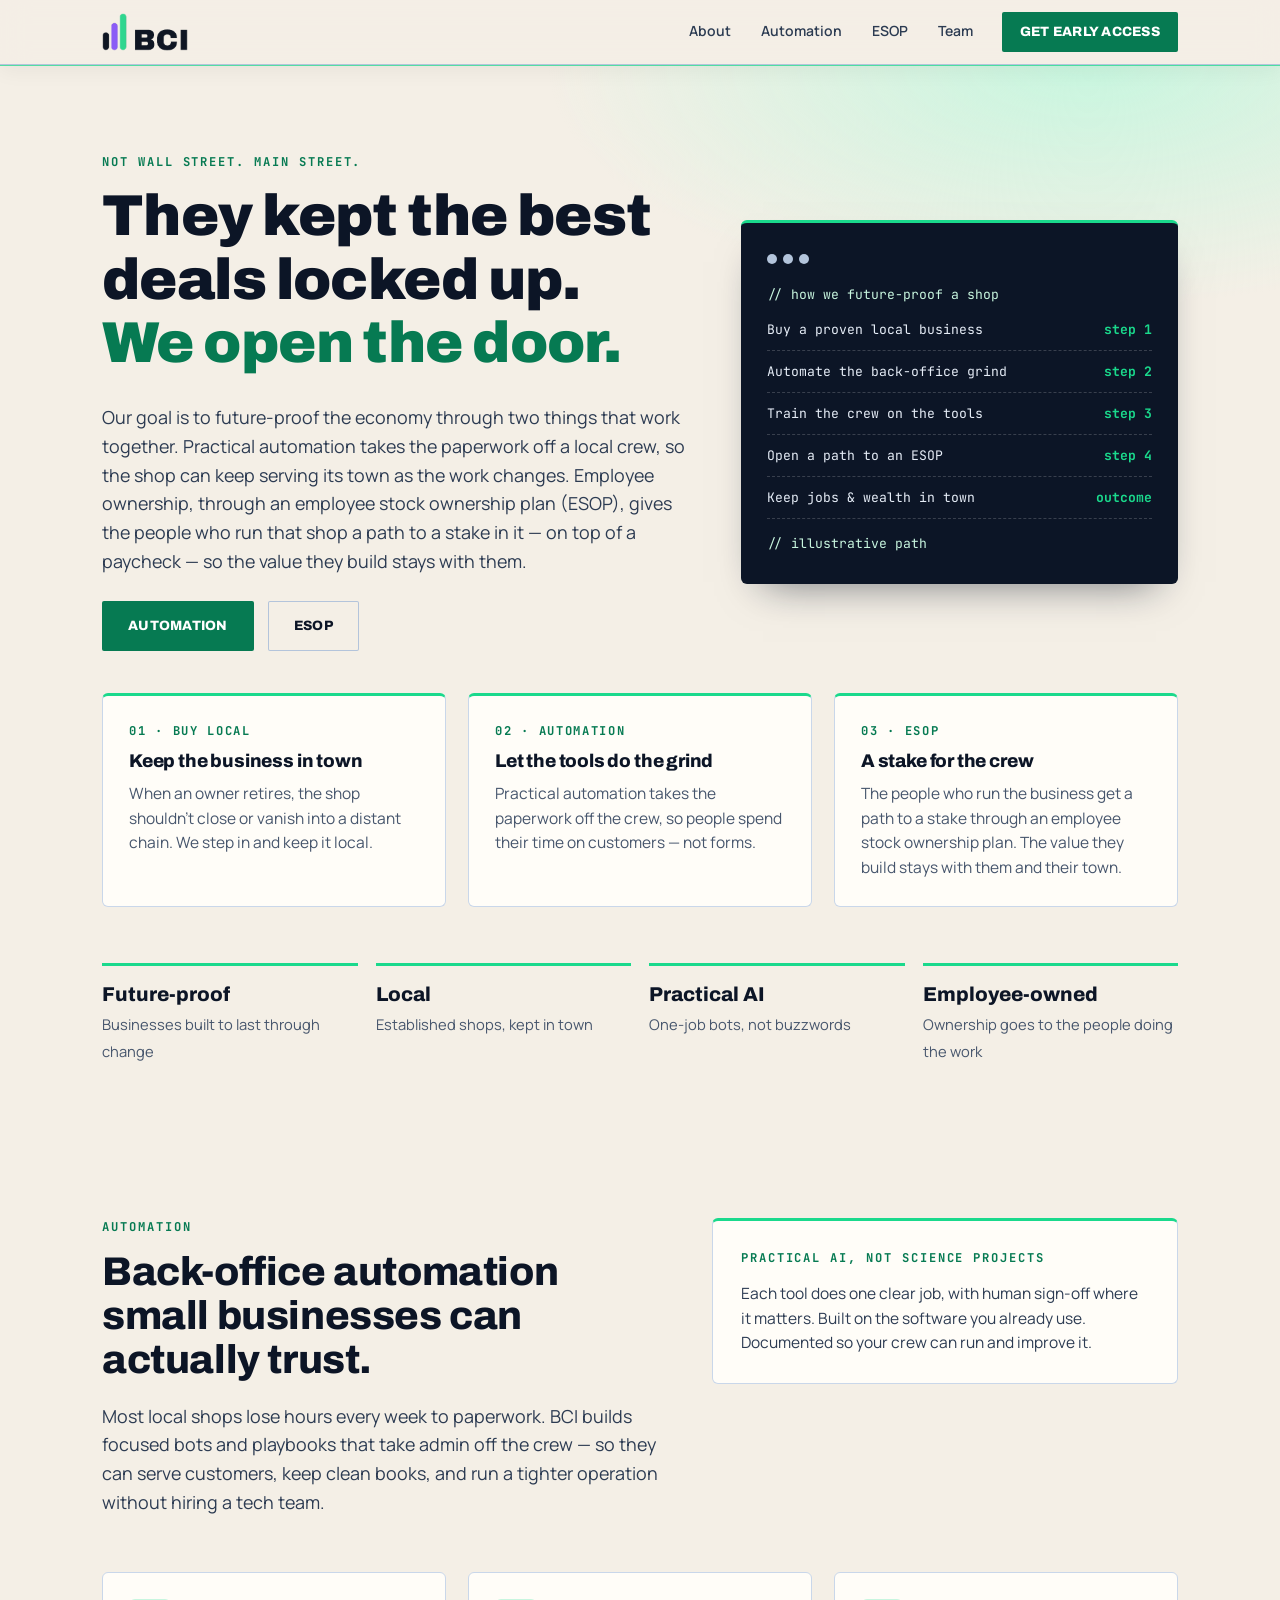
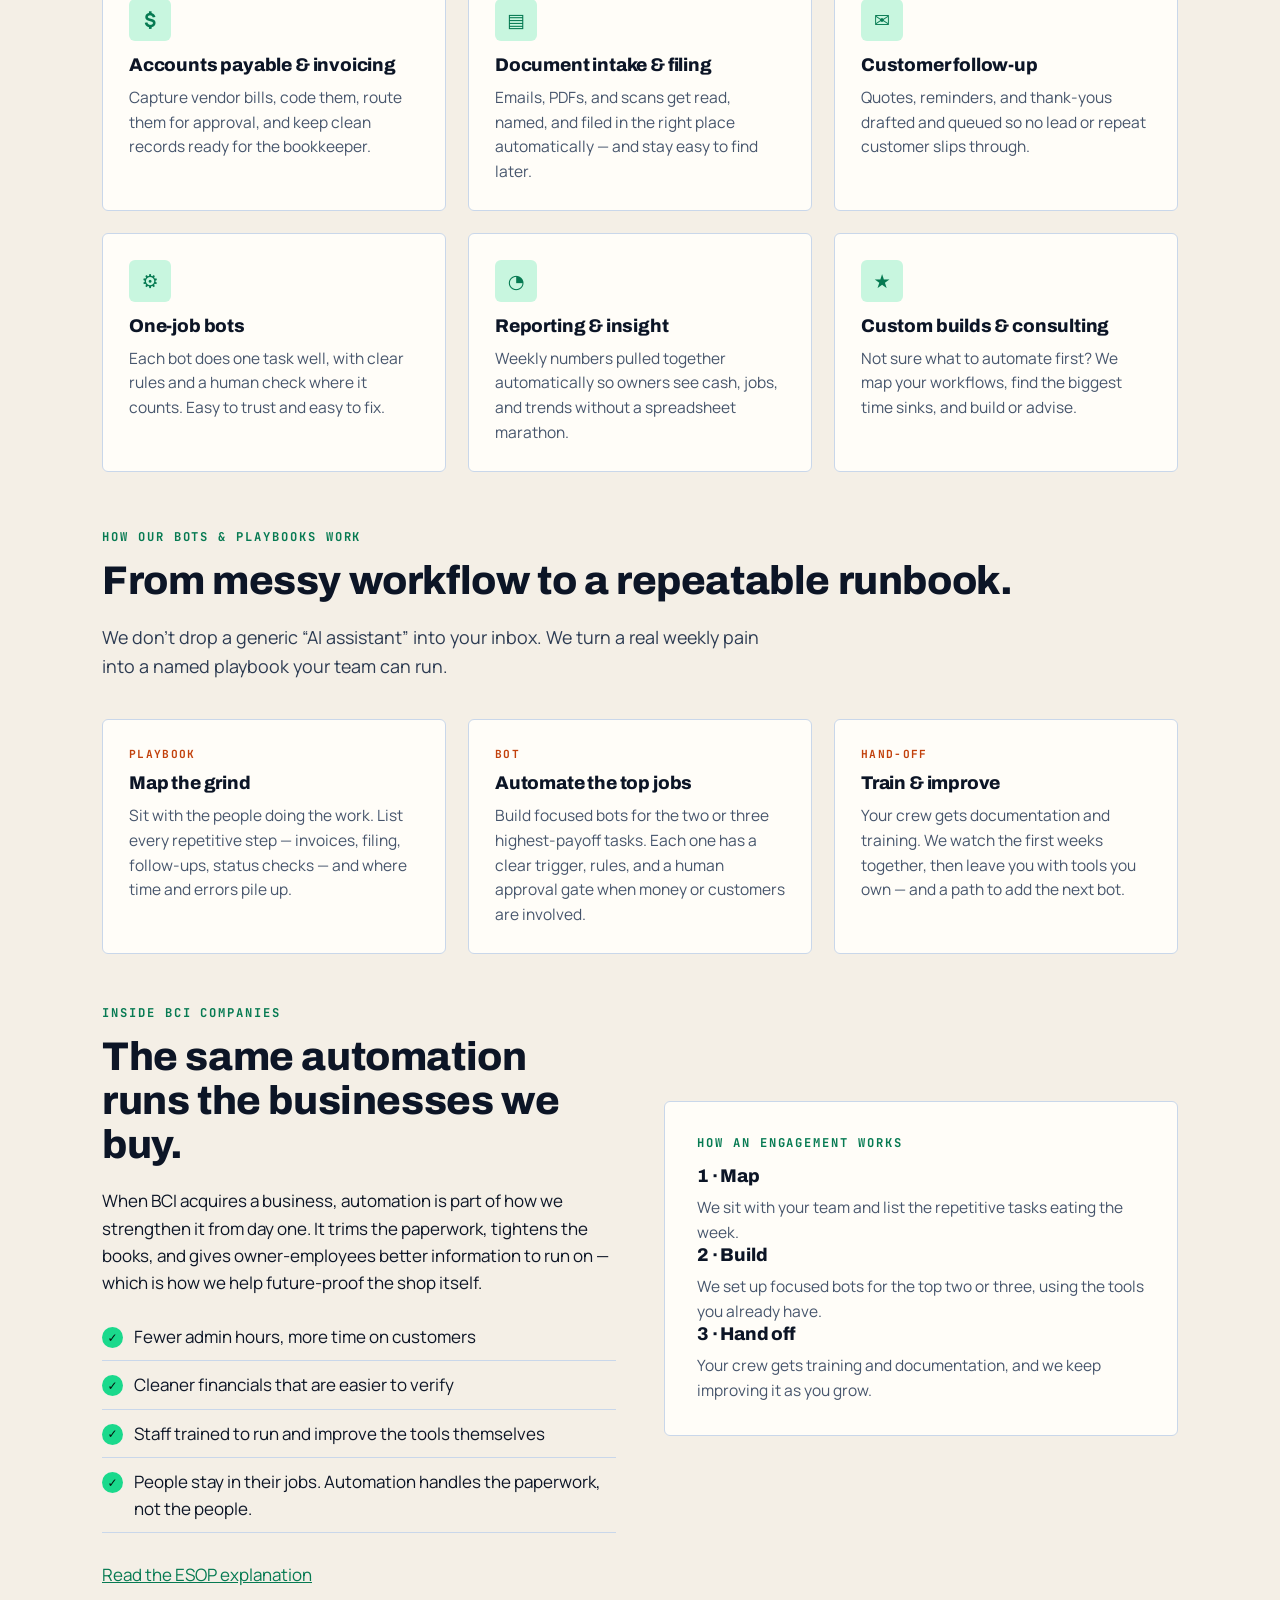
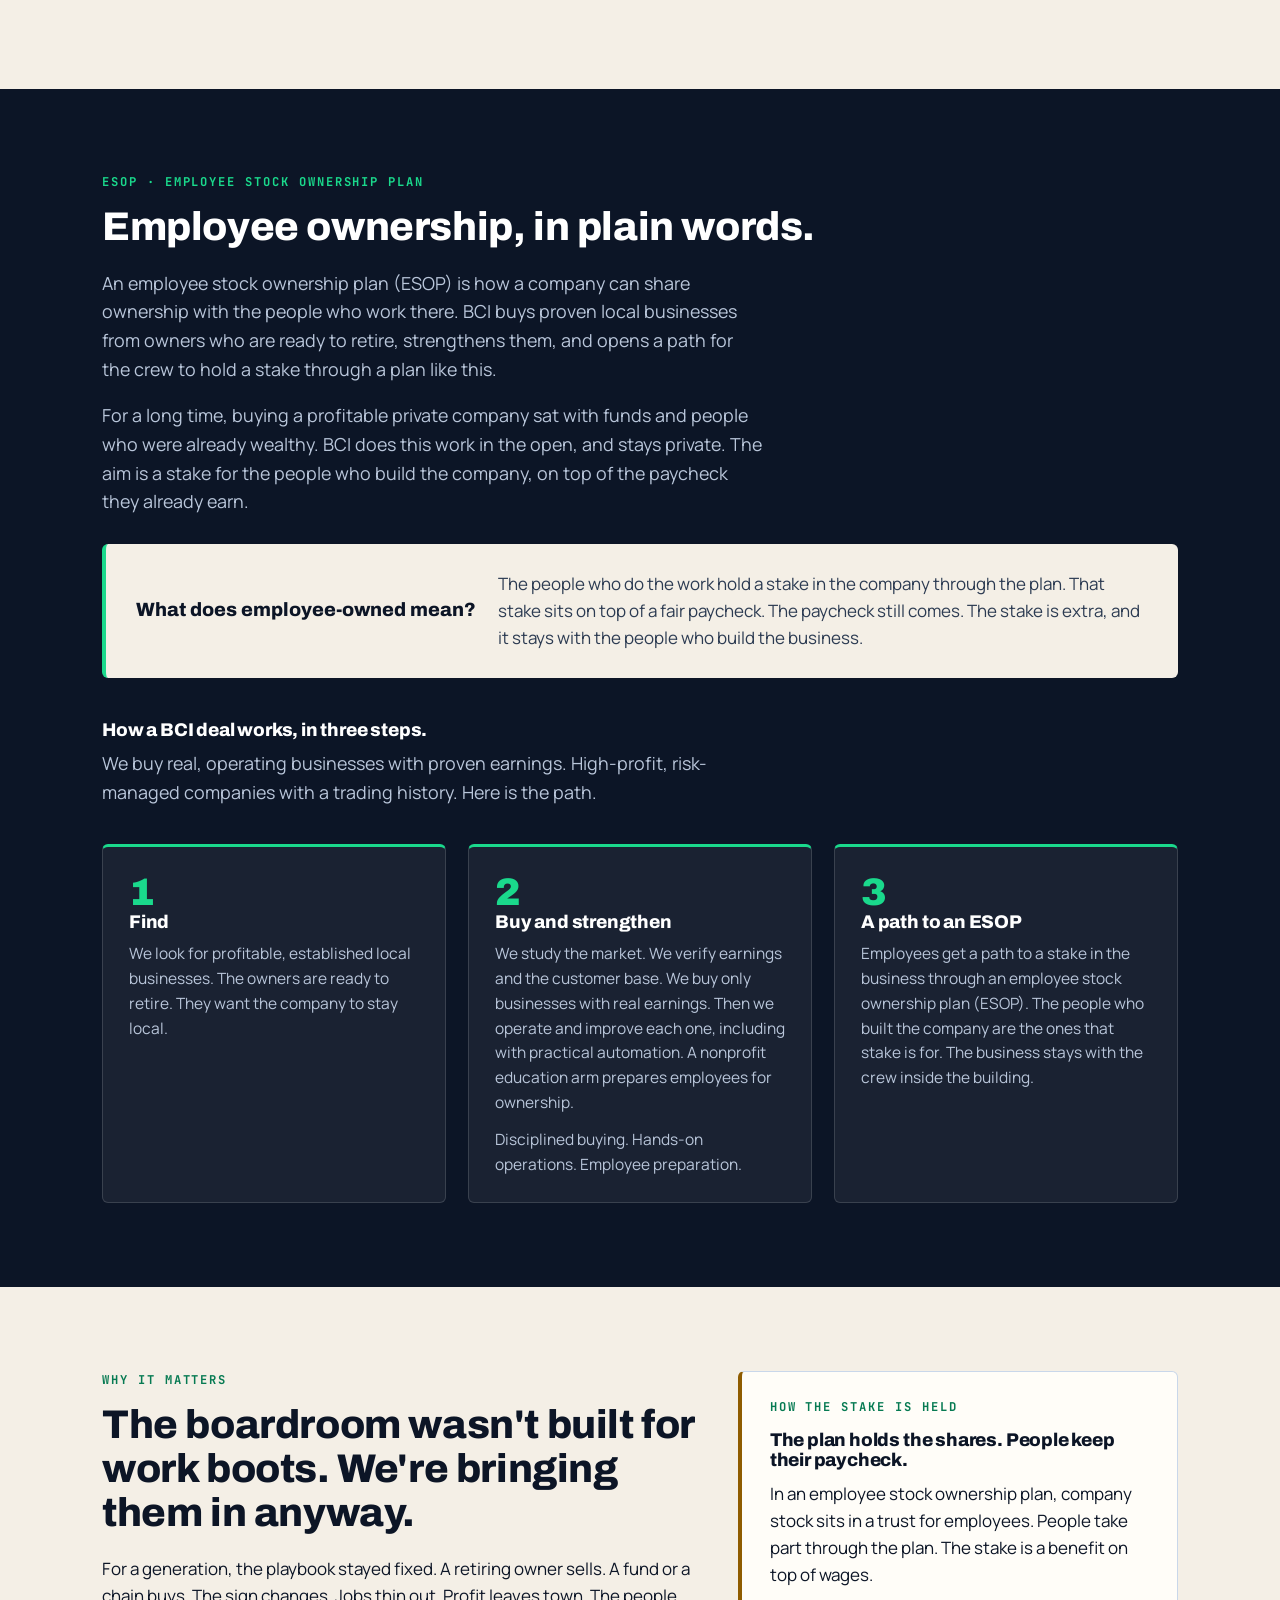
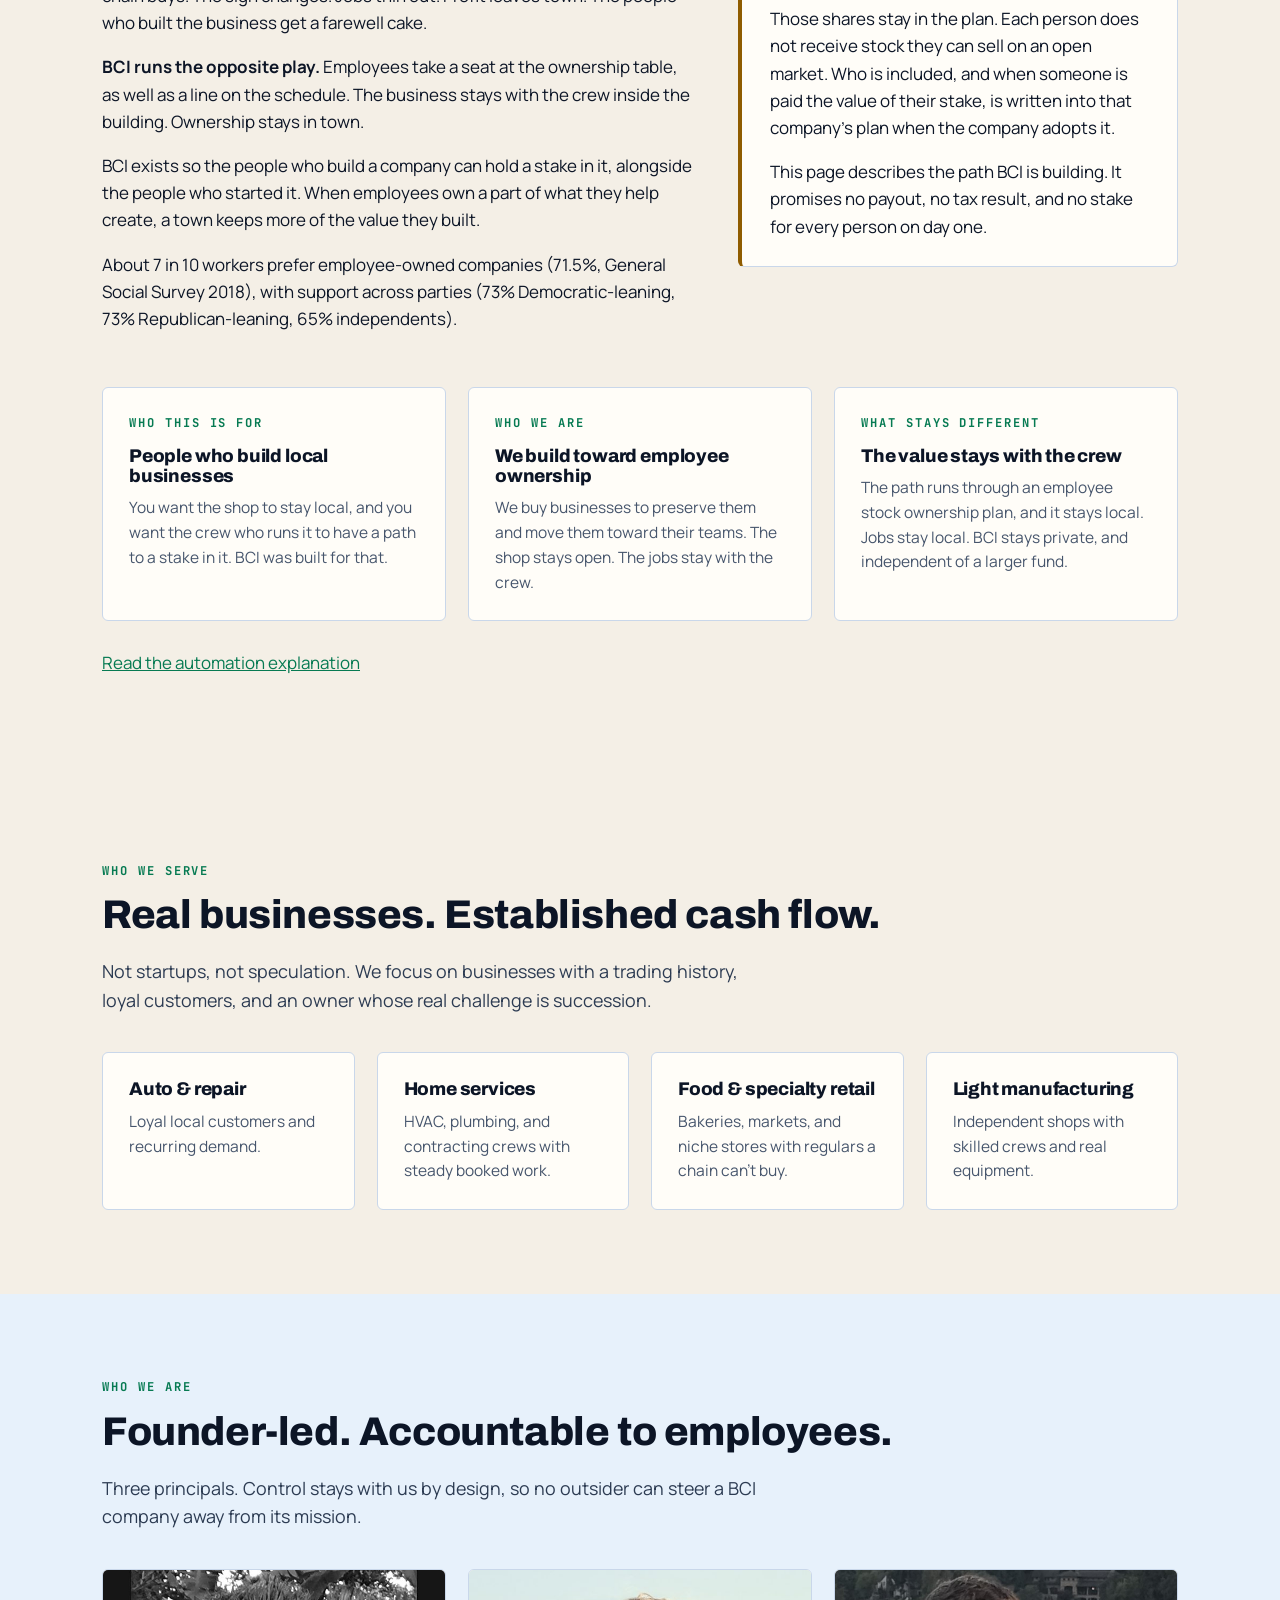
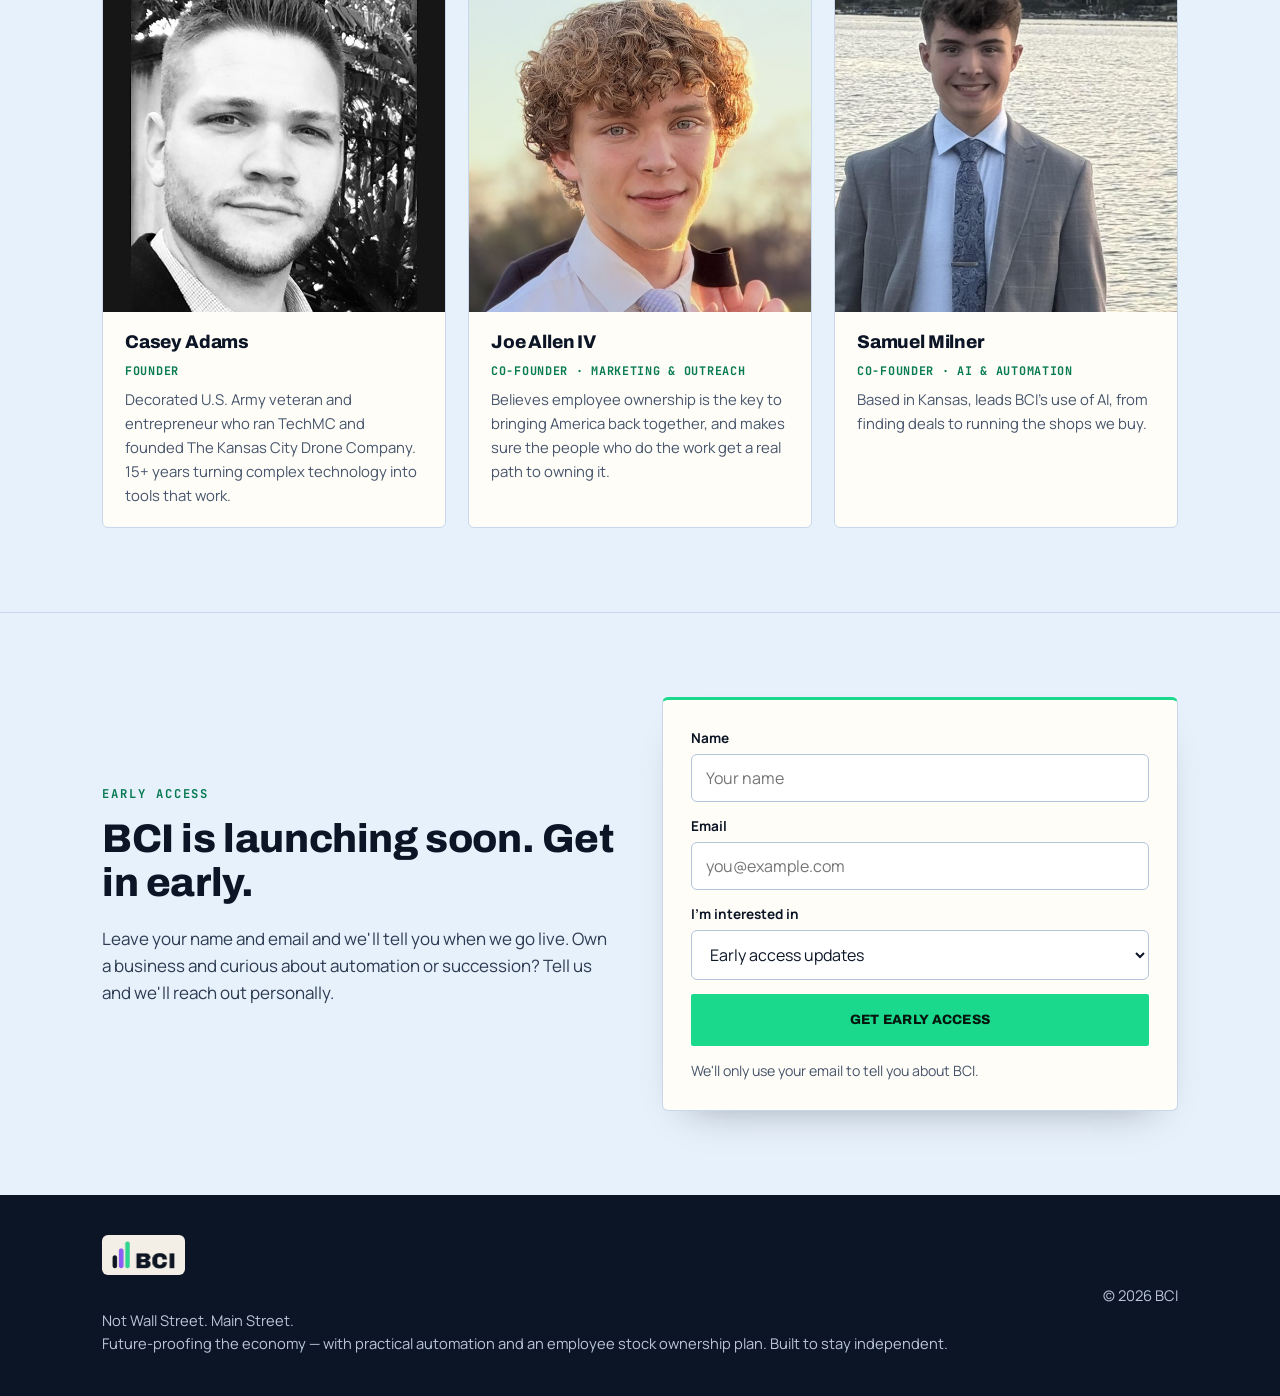
==== index.html @ 4c9fa48c "Give automation and the ESOP equal weight on the homepage. The intro names both pillars of the goal," ====
<!doctype html>
<html lang="en">
<head>
<meta charset="utf-8">
<meta name="color-scheme" content="light">
<link rel="icon" type="image/png" href="[data-uri]" />
<meta name="viewport" content="width=device-width, initial-scale=1, viewport-fit=cover">
<title>BCI — Future-proofing the economy with automation and employee ownership</title>
<link rel="preconnect" href="https://fonts.googleapis.com"><link rel="preconnect" href="https://fonts.gstatic.com" crossorigin>
<link href="https://fonts.googleapis.com/css2?family=Archivo:wght@500;600;700;800;900&family=Manrope:wght@400;500;600;700;800&family=JetBrains+Mono:wght@500;700&display=swap" rel="stylesheet">
<style>
:root{--bg:#f4efe6;--bg2:#e7f1fb;--panel:#fffdf8;--panel2:#f0ebe3;--line:#c9d7ea;--line2:#b3c4db;--ink:#0c1526;--ink2:#2c3b52;--ink3:#46556c;--mint:#067a52;--mint-dim:#c8f6df;--mint-fill:#1ad98c;--amber:#8f5c00;--rebel:#c2410c;--danger:#dc2f2f;--radius:6px}
*{box-sizing:border-box}html{scroll-behavior:smooth;scroll-padding-top:76px}
body{margin:0;font-family:"Manrope",system-ui,sans-serif;color:var(--ink);background:var(--bg);line-height:1.6;font-size:17px}
h1,h2,h3{font-family:"Archivo",sans-serif;font-weight:800;line-height:1.1;margin:0 0 .5em;letter-spacing:-.01em;color:var(--ink)}
h1{font-size:clamp(2.2rem,5vw,3.6rem);font-weight:900}h2{font-size:clamp(1.8rem,3.4vw,2.5rem)}h3{font-size:1.15rem}
p{margin:0 0 1em}a{color:var(--mint)}
.wrap{max-width:1120px;margin:0 auto;padding:0 22px}
section{padding:84px 0}
.eyebrow{font-family:"JetBrains Mono",monospace;font-size:.76rem;font-weight:700;letter-spacing:.16em;text-transform:uppercase;color:var(--mint);margin-bottom:12px}
.lead{font-size:1.12rem;color:var(--ink2);max-width:660px}
.btn{display:inline-flex;align-items:center;justify-content:center;padding:14px 26px;border-radius:2px;font-family:"Archivo",sans-serif;font-weight:800;letter-spacing:.02em;text-transform:uppercase;font-size:13.5px;text-decoration:none;border:0;cursor:pointer;transition:transform .15s ease,filter .15s ease}
.btn:hover{transform:translateY(-1px);filter:brightness(1.06)}
.btn.primary{background:var(--mint);color:#fff}
.btn.ghost{background:transparent;color:var(--ink);box-shadow:inset 0 0 0 1px var(--line2)}.btn.ghost:hover{background:var(--panel2)}
/* nav */
header{position:sticky;top:0;z-index:50;background:rgba(244,239,230,.94);backdrop-filter:blur(14px);border-bottom:1px solid var(--line2);box-shadow:0 1px 0 rgba(26,217,140,.72),0 6px 20px rgba(15,22,35,.05)}
.nav{display:flex;align-items:center;justify-content:space-between;height:64px}
.logo-img{height:38px;width:auto;display:block}
nav .menu{display:flex;align-items:center;gap:4px}
nav a.l{text-decoration:none;color:var(--ink2);font-weight:600;font-size:14px;padding:8px 13px;border-bottom:2px solid transparent;white-space:nowrap}
nav a.l:hover{color:var(--ink);border-bottom-color:var(--mint)}
nav .btn{margin-left:12px;padding:9px 18px}
#tg{display:none;background:#efe8de;border:1px solid var(--line2);border-radius:var(--radius);font-size:1.4rem;cursor:pointer;color:var(--ink);padding:2px 10px}
/* hero */
.hero{padding:88px 0 70px;background:radial-gradient(900px 400px at 85% 0,var(--mint-dim) 0,transparent 60%),var(--bg)}
.hero .grid{display:grid;grid-template-columns:1.15fr .85fr;gap:48px;align-items:center}
.hero h1 em{font-style:normal;color:var(--mint)}
.cta{display:flex;gap:14px;flex-wrap:wrap;margin-top:26px}
.panel{background:var(--ink);color:#e6edf7;border-radius:var(--radius);padding:26px;box-shadow:0 20px 40px -22px rgba(12,21,38,.6);font-family:"JetBrains Mono",monospace;font-size:.82rem;border-top:3px solid var(--mint-fill)}
.panel .dots span{display:inline-block;width:10px;height:10px;border-radius:50%;background:var(--line2);margin-right:6px}
.panel .row{display:flex;justify-content:space-between;gap:12px;padding:10px 0;border-bottom:1px dashed rgba(255,255,255,.18)}
.panel .row b{color:var(--mint-fill);font-weight:700;white-space:nowrap}.panel .t{margin:14px 0 4px;color:var(--mint-dim)}
.stats{display:grid;grid-template-columns:repeat(4,1fr);gap:18px;margin-top:56px}
.stat{border-top:3px solid var(--mint-fill);padding-top:12px}.stat b{font-family:"Archivo",sans-serif;font-weight:800;font-size:1.25rem;display:block}.stat span{color:var(--ink3);font-size:.92rem}
/* cards */
.cards{display:grid;grid-template-columns:repeat(3,1fr);gap:22px;margin-top:38px}
.card{background:var(--panel);border:1px solid var(--line);border-radius:var(--radius);padding:26px}
.card .ic{width:42px;height:42px;border-radius:var(--radius);background:var(--mint-dim);color:var(--mint);display:grid;place-items:center;font-size:1.2rem;font-weight:800;margin-bottom:14px}
.card p{color:var(--ink3);margin:0;font-size:.97rem}
.alt{background:var(--bg2)}
.split{display:grid;grid-template-columns:1fr 1fr;gap:48px;align-items:center;margin-top:50px}
.ul{list-style:none;padding:0;margin:0}.ul li{padding:10px 0 10px 32px;position:relative;border-bottom:1px solid var(--line)}
.ul li:before{content:"✓";position:absolute;left:0;color:#04160d;background:var(--mint-fill);width:21px;height:21px;border-radius:50%;font-size:.75rem;font-weight:800;display:grid;place-items:center;top:14px}
/* model */
.model{background:var(--ink);color:#e6edf7}
.model h2,.model h3{color:#fff}.model .eyebrow{color:var(--mint-fill)}.model .lead{color:#b9c6da}
.steps{display:grid;grid-template-columns:repeat(3,1fr);gap:22px;margin-top:38px}
.step{background:rgba(255,255,255,.06);border:1px solid rgba(255,255,255,.14);border-top:3px solid var(--mint-fill);border-radius:var(--radius);padding:26px}
.step .n{font-family:"Archivo",sans-serif;font-weight:900;font-size:2.4rem;color:var(--mint-fill);line-height:1}
.step p{color:#b9c6da;margin:0;font-size:.97rem}.step p+p{margin-top:12px}
.eo{margin-top:28px;background:var(--bg);color:var(--ink);border-radius:var(--radius);padding:26px 30px;display:grid;grid-template-columns:auto 1fr;gap:22px;align-items:center;border-left:4px solid var(--mint-fill)}
.eo b{font-family:"Archivo",sans-serif;font-weight:800;font-size:1.2rem}.eo p{margin:0;color:var(--ink2)}
/* team */
.team{display:grid;grid-template-columns:repeat(3,1fr);gap:22px;margin-top:38px}
.person{background:var(--panel);border:1px solid var(--line);border-radius:var(--radius);overflow:hidden}
.person .ph{aspect-ratio:1/1;background:var(--panel2);display:grid;place-items:center;font-family:"Archivo",sans-serif;font-weight:900;font-size:3rem;color:var(--mint);position:relative}
.person .ph img{position:absolute;inset:0;width:100%;height:100%;object-fit:cover;object-position:center 20%}
.person div.b{padding:20px 22px}.person .role{color:var(--mint);font-family:"JetBrains Mono",monospace;font-weight:700;font-size:.74rem;letter-spacing:.06em;text-transform:uppercase;margin-bottom:8px}
.person p{color:var(--ink3);font-size:.93rem;margin:0}
/* contact */
.contact{background:var(--bg2);border-top:1px solid var(--line)}
.contact .box{display:grid;grid-template-columns:1fr 1fr;gap:44px;align-items:center}
.contact p{color:var(--ink2)}
form{background:var(--panel);border:1px solid var(--line);border-top:3px solid var(--mint-fill);border-radius:var(--radius);padding:28px;display:grid;gap:14px;box-shadow:0 20px 40px -26px rgba(12,21,38,.4)}
label{font-size:.85rem;font-weight:700;color:var(--ink)}
input,select{width:100%;padding:12px 14px;border:1px solid var(--line2);border-radius:var(--radius);font-size:1rem;font-family:inherit;background:#fff;color:var(--ink);margin-top:4px}
input:focus,select:focus{outline:2px solid var(--mint-fill);border-color:var(--mint)}
form .btn{background:var(--mint-fill);color:#04160d;width:100%;height:52px}
form small{color:var(--ink3)}
form{position:relative}
.form-status{display:none;margin:0;font-size:.9rem;font-weight:700}
.form-status.show{display:block}
.form-status.ok{color:var(--mint)}
.form-status.err{color:var(--danger)}
footer{background:var(--ink);color:#b9c6da;padding:40px 0;font-size:.92rem}
footer .f{display:flex;justify-content:space-between;gap:20px;flex-wrap:wrap;align-items:center}
footer .logo-img{background:var(--bg);padding:6px 10px;border-radius:var(--radius);height:40px;margin-bottom:10px}
footer b{color:#fff}
@media(max-width:860px){
 section{padding:60px 0}.hero .grid,.split,.contact .box{grid-template-columns:1fr}
 .cards,.steps,.team{grid-template-columns:1fr}.stats{grid-template-columns:1fr 1fr}
 #tg{display:block}nav .menu{display:none;position:absolute;top:64px;left:0;right:0;background:var(--bg);border-bottom:1px solid var(--line2);padding:12px 22px 20px;flex-direction:column;align-items:flex-start}
 nav .menu.open{display:flex}nav .btn{margin:10px 0 0}.eo{grid-template-columns:1fr}
}

/* goal */
.goal-points{display:grid;grid-template-columns:repeat(3,1fr);gap:22px;margin-top:42px}
.goal-point{background:var(--panel);border:1px solid var(--line);border-radius:var(--radius);padding:26px;border-top:3px solid var(--mint-fill)}
.goal-point .n{font-family:"JetBrains Mono",monospace;font-weight:700;font-size:.76rem;letter-spacing:.14em;text-transform:uppercase;color:var(--mint);margin-bottom:10px}
.goal-point p{color:var(--ink3);margin:0;font-size:.97rem}
.playbook{display:grid;grid-template-columns:repeat(3,1fr);gap:22px;margin-top:38px}
.pb{background:var(--panel);border:1px solid var(--line);border-radius:var(--radius);padding:26px;position:relative}
.pb .tag{font-family:"JetBrains Mono",monospace;font-size:.7rem;font-weight:700;letter-spacing:.12em;text-transform:uppercase;color:var(--rebel);margin-bottom:10px}
.pb p{color:var(--ink3);margin:0;font-size:.97rem}
.auto-hero{display:grid;grid-template-columns:1.1fr .9fr;gap:40px;align-items:start;margin-bottom:8px}
a.goal-point{display:block;text-decoration:none;color:inherit}
a.goal-point h3{color:var(--ink)}
a.goal-point:hover{border-color:var(--mint)}
.esop-story{display:grid;grid-template-columns:1.15fr .85fr;gap:40px;align-items:start}
.esop-note{background:var(--panel);border:1px solid var(--line);border-left:4px solid var(--amber);border-radius:var(--radius);padding:26px 28px}
.esop-note h3{margin-top:0}
.esop-note p:last-child{margin-bottom:0}
.peer{margin-top:28px}
@media(max-width:860px){
 .goal-points,.playbook,.auto-hero,.esop-story{grid-template-columns:1fr}
}
</style>
</head>
<body>
<header><div class="wrap nav">
 <a class="logo" href="#about" aria-label="BCI home"><img class="logo-img" alt="BCI" src="[data-uri]"></a>
 <nav>
  <button id="tg" aria-label="Menu" onclick="document.getElementById('mn').classList.toggle('open')">☰</button>
  <div class="menu" id="mn" onclick="if(event.target.tagName=='A')this.classList.remove('open')"><a class="l" href="#about">About</a><a class="l" href="#automation">Automation</a><a class="l" href="#esop" title="Employee stock ownership plan">ESOP</a><a class="l" href="#team">Team</a><a class="btn primary" href="#contact">Get early access</a></div>
 </nav>
</div></header>

<main id="home">
<section class="hero" id="about"><div class="wrap">
 <div class="grid">
  <div>
   <div class="eyebrow">Not Wall Street. Main Street.</div>
   <h1>They kept the best deals locked up.<br><em>We open the door.</em></h1>
   <p class="lead">Our goal is to future-proof the economy through two things that work together. Practical automation takes the paperwork off a local crew, so the shop can keep serving its town as the work changes. Employee ownership, through an employee stock ownership plan (ESOP), gives the people who run that shop a path to a stake in it — on top of a paycheck — so the value they build stays with them.</p>
   <div class="cta"><a class="btn primary" href="#automation">Automation</a><a class="btn ghost" href="#esop">ESOP</a></div>
  </div>
  <div class="panel" aria-hidden="true">
   <div class="dots"><span></span><span></span><span></span></div>
   <div class="t">// how we future-proof a shop</div>
   <div class="row"><span>Buy a proven local business</span><b>step 1</b></div>
   <div class="row"><span>Automate the back-office grind</span><b>step 2</b></div>
   <div class="row"><span>Train the crew on the tools</span><b>step 3</b></div>
   <div class="row"><span>Open a path to an ESOP</span><b>step 4</b></div>
   <div class="row"><span>Keep jobs &amp; wealth in town</span><b>outcome</b></div>
   <div class="t">// illustrative path</div>
  </div>
 </div>
 <div class="goal-points">
  <div class="goal-point"><div class="n">01 · Buy local</div><h3>Keep the business in town</h3><p>When an owner retires, the shop shouldn’t close or vanish into a distant chain. We step in and keep it local.</p></div>
  <a class="goal-point" href="#automation"><div class="n">02 · Automation</div><h3>Let the tools do the grind</h3><p>Practical automation takes the paperwork off the crew, so people spend their time on customers — not forms.</p></a>
  <a class="goal-point" href="#esop"><div class="n">03 · ESOP</div><h3>A stake for the crew</h3><p>The people who run the business get a path to a stake through an employee stock ownership plan. The value they build stays with them and their town.</p></a>
 </div>
 <div class="stats">
  <div class="stat"><b>Future-proof</b><span>Businesses built to last through change</span></div>
  <div class="stat"><b>Local</b><span>Established shops, kept in town</span></div>
  <div class="stat"><b>Practical AI</b><span>One-job bots, not buzzwords</span></div>
  <div class="stat"><b>Employee-owned</b><span>Ownership goes to the people doing the work</span></div>
 </div>
</div></section>

<section id="automation"><div class="wrap">
 <div class="auto-hero">
  <div>
   <div class="eyebrow">Automation</div>
   <h2>Back-office automation small businesses can actually trust.</h2>
   <p class="lead">Most local shops lose hours every week to paperwork. BCI builds focused bots and playbooks that take admin off the crew — so they can serve customers, keep clean books, and run a tighter operation without hiring a tech team.</p>
  </div>
  <div class="card" style="padding:28px;border-top:3px solid var(--mint-fill)">
   <div class="eyebrow">Practical AI, not science projects</div>
   <p style="color:var(--ink2);margin:0">Each tool does one clear job, with human sign-off where it matters. Built on the software you already use. Documented so your crew can run and improve it.</p>
  </div>
 </div>

 <div class="cards">
  <div class="card"><div class="ic">$</div><h3>Accounts payable &amp; invoicing</h3><p>Capture vendor bills, code them, route them for approval, and keep clean records ready for the bookkeeper.</p></div>
  <div class="card"><div class="ic">▤</div><h3>Document intake &amp; filing</h3><p>Emails, PDFs, and scans get read, named, and filed in the right place automatically — and stay easy to find later.</p></div>
  <div class="card"><div class="ic">✉</div><h3>Customer follow-up</h3><p>Quotes, reminders, and thank-yous drafted and queued so no lead or repeat customer slips through.</p></div>
  <div class="card"><div class="ic">⚙</div><h3>One-job bots</h3><p>Each bot does one task well, with clear rules and a human check where it counts. Easy to trust and easy to fix.</p></div>
  <div class="card"><div class="ic">◔</div><h3>Reporting &amp; insight</h3><p>Weekly numbers pulled together automatically so owners see cash, jobs, and trends without a spreadsheet marathon.</p></div>
  <div class="card"><div class="ic">★</div><h3>Custom builds &amp; consulting</h3><p>Not sure what to automate first? We map your workflows, find the biggest time sinks, and build or advise.</p></div>
 </div>

 <div style="margin-top:56px">
  <div class="eyebrow">How our bots &amp; playbooks work</div>
  <h2>From messy workflow to a repeatable runbook.</h2>
  <p class="lead">We don’t drop a generic “AI assistant” into your inbox. We turn a real weekly pain into a named playbook your team can run.</p>
  <div class="playbook">
   <div class="pb"><div class="tag">Playbook</div><h3>Map the grind</h3><p>Sit with the people doing the work. List every repetitive step — invoices, filing, follow-ups, status checks — and where time and errors pile up.</p></div>
   <div class="pb"><div class="tag">Bot</div><h3>Automate the top jobs</h3><p>Build focused bots for the two or three highest-payoff tasks. Each one has a clear trigger, rules, and a human approval gate when money or customers are involved.</p></div>
   <div class="pb"><div class="tag">Hand-off</div><h3>Train &amp; improve</h3><p>Your crew gets documentation and training. We watch the first weeks together, then leave you with tools you own — and a path to add the next bot.</p></div>
  </div>
 </div>

 <div class="split">
  <div>
   <div class="eyebrow">Inside BCI companies</div>
   <h2>The same automation runs the businesses we buy.</h2>
   <p>When BCI acquires a business, automation is part of how we strengthen it from day one. It trims the paperwork, tightens the books, and gives owner-employees better information to run on — which is how we help future-proof the shop itself.</p>
   <ul class="ul">
    <li>Fewer admin hours, more time on customers</li>
    <li>Cleaner financials that are easier to verify</li>
    <li>Staff trained to run and improve the tools themselves</li>
    <li>People stay in their jobs. Automation handles the paperwork, not the people.</li>
   </ul>
  </div>
  <div class="card" style="padding:32px">
   <div class="eyebrow">How an engagement works</div>
   <h3>1 · Map</h3><p style="color:var(--ink3)">We sit with your team and list the repetitive tasks eating the week.</p>
   <h3>2 · Build</h3><p style="color:var(--ink3)">We set up focused bots for the top two or three, using the tools you already have.</p>
   <h3>3 · Hand off</h3><p style="color:var(--ink3);margin:0">Your crew gets training and documentation, and we keep improving it as you grow.</p>
  </div>
 </div>
 <p class="peer"><a href="#esop">Read the ESOP explanation</a></p>
</div></section>

<section id="esop" class="model"><div class="wrap">
 <div class="eyebrow">ESOP · employee stock ownership plan</div>
 <h2>Employee ownership, in plain words.</h2>
 <p class="lead">An employee stock ownership plan (ESOP) is how a company can share ownership with the people who work there. BCI buys proven local businesses from owners who are ready to retire, strengthens them, and opens a path for the crew to hold a stake through a plan like this.</p>
 <p class="lead">For a long time, buying a profitable private company sat with funds and people who were already wealthy. BCI does this work in the open, and stays private. The aim is a stake for the people who build the company, on top of the paycheck they already earn.</p>
 <div class="eo"><b>What does employee-owned mean?</b><p>The people who do the work hold a stake in the company through the plan. That stake sits on top of a fair paycheck. The paycheck still comes. The stake is extra, and it stays with the people who build the business.</p></div>
 <h3 style="margin-top:42px">How a BCI deal works, in three steps.</h3>
 <p class="lead">We buy real, operating businesses with proven earnings. High-profit, risk-managed companies with a trading history. Here is the path.</p>
 <div class="steps">
  <div class="step"><div class="n">1</div><h3>Find</h3><p>We look for profitable, established local businesses. The owners are ready to retire. They want the company to stay local.</p></div>
  <div class="step"><div class="n">2</div><h3>Buy and strengthen</h3><p>We study the market. We verify earnings and the customer base. We buy only businesses with real earnings. Then we operate and improve each one, including with practical automation. A nonprofit education arm prepares employees for ownership.</p><p>Disciplined buying. Hands-on operations. Employee preparation.</p></div>
  <div class="step"><div class="n">3</div><h3>A path to an ESOP</h3><p>Employees get a path to a stake in the business through an employee stock ownership plan (ESOP). The people who built the company are the ones that stake is for. The business stays with the crew inside the building.</p></div>
 </div>
</div></section>

<section id="esop-plain"><div class="wrap">
 <div class="esop-story">
  <div>
   <div class="eyebrow">Why it matters</div>
   <h2>The boardroom wasn't built for work boots. We're bringing them in anyway.</h2>
   <p>For a generation, the playbook stayed fixed. A retiring owner sells. A fund or a chain buys. The sign changes. Jobs thin out. Profit leaves town. The people who built the business get a farewell cake.</p>
   <p><strong>BCI runs the opposite play.</strong> Employees take a seat at the ownership table, as well as a line on the schedule. The business stays with the crew inside the building. Ownership stays in town.</p>
   <p>BCI exists so the people who build a company can hold a stake in it, alongside the people who started it. When employees own a part of what they help create, a town keeps more of the value they built.</p>
   <p class="cite">About 7 in 10 workers prefer employee-owned companies (71.5%, General Social Survey 2018), with support across parties (73% Democratic-leaning, 73% Republican-leaning, 65% independents).</p>
  </div>
  <div class="esop-note">
   <div class="eyebrow">How the stake is held</div>
   <h3>The plan holds the shares. People keep their paycheck.</h3>
   <p>In an employee stock ownership plan, company stock sits in a trust for employees. People take part through the plan. The stake is a benefit on top of wages.</p>
   <p>Those shares stay in the plan. Each person does not receive stock they can sell on an open market. Who is included, and when someone is paid the value of their stake, is written into that company's plan when the company adopts it.</p>
   <p>This page describes the path BCI is building. It promises no payout, no tax result, and no stake for every person on day one.</p>
  </div>
 </div>
 <div class="cards">
  <div class="card"><div class="eyebrow">Who this is for</div><h3>People who build local businesses</h3><p>You want the shop to stay local, and you want the crew who runs it to have a path to a stake in it. BCI was built for that.</p></div>
  <div class="card"><div class="eyebrow">Who we are</div><h3>We build toward employee ownership</h3><p>We buy businesses to preserve them and move them toward their teams. The shop stays open. The jobs stay with the crew.</p></div>
  <div class="card"><div class="eyebrow">What stays different</div><h3>The value stays with the crew</h3><p>The path runs through an employee stock ownership plan, and it stays local. Jobs stay local. BCI stays private, and independent of a larger fund.</p></div>
 </div>
 <p class="peer"><a href="#automation">Read the automation explanation</a></p>
</div></section>

<section><div class="wrap">
 <div class="eyebrow">Who we serve</div>
 <h2>Real businesses. Established cash flow.</h2>
 <p class="lead">Not startups, not speculation. We focus on businesses with a trading history, loyal customers, and an owner whose real challenge is succession.</p>
 <div class="cards" style="grid-template-columns:repeat(4,1fr)" id="ind">
  <div class="card"><h3>Auto &amp; repair</h3><p>Loyal local customers and recurring demand.</p></div>
  <div class="card"><h3>Home services</h3><p>HVAC, plumbing, and contracting crews with steady booked work.</p></div>
  <div class="card"><h3>Food &amp; specialty retail</h3><p>Bakeries, markets, and niche stores with regulars a chain can't buy.</p></div>
  <div class="card"><h3>Light manufacturing</h3><p>Independent shops with skilled crews and real equipment.</p></div>
 </div>
 <style>@media(max-width:860px){#ind{grid-template-columns:1fr!important}}</style>
</div></section>

<section id="team" class="alt"><div class="wrap">
 <div class="eyebrow">Who we are</div>
 <h2>Founder-led. Accountable to employees.</h2>
 <p class="lead">Three principals. Control stays with us by design, so no outsider can steer a BCI company away from its mission.</p>
 <div class="team">
  <div class="person"><div class="ph">CA<img src="images/casey.jpg" alt="Casey Adams" onerror="this.remove()"></div><div class="b"><h3>Casey Adams</h3><div class="role">Founder</div><p>Decorated U.S. Army veteran and entrepreneur who ran TechMC and founded The Kansas City Drone Company. 15+ years turning complex technology into tools that work.</p></div></div>
  <div class="person"><div class="ph">JA<img src="images/joe.jpg" alt="Joe Allen IV" onerror="this.remove()"></div><div class="b"><h3>Joe Allen IV</h3><div class="role">Co-Founder · Marketing &amp; Outreach</div><p>Believes employee ownership is the key to bringing America back together, and makes sure the people who do the work get a real path to owning it.</p></div></div>
  <div class="person"><div class="ph">SM<img src="images/samuel.jpg" alt="Samuel Milner" onerror="this.remove()"></div><div class="b"><h3>Samuel Milner</h3><div class="role">Co-Founder · AI &amp; Automation</div><p>Based in Kansas, leads BCI's use of AI, from finding deals to running the shops we buy.</p></div></div>
 </div>
</div></section>

<section id="contact" class="contact"><div class="wrap box">
 <div>
  <div class="eyebrow">Early access</div>
  <h2>BCI is launching soon. Get in early.</h2>
  <p>Leave your name and email and we'll tell you when we go live. Own a business and curious about automation or succession? Tell us and we'll reach out personally.</p>
 </div>
 <form id="collectForm">
  <label for="cName">Name<input id="cName" name="name" type="text" required maxlength="120" autocomplete="name" placeholder="Your name"></label>
  <label for="cEmail">Email<input id="cEmail" name="email" type="email" required maxlength="254" autocomplete="email" placeholder="you@example.com"></label>
  <label for="cInterest">I'm interested in<select id="cInterest" name="interest"><option>Early access updates</option><option>Automation for my business</option><option>Selling my business</option><option>Other</option></select></label>
  <div aria-hidden="true" style="position:absolute;left:-10000px;top:auto;width:1px;height:1px;overflow:hidden"><label for="cWebsite">Leave this field empty</label><input id="cWebsite" name="website" type="text" tabindex="-1" autocomplete="off"></div>
  <button class="btn" type="submit">Get early access</button>
  <p class="form-status" id="cOk" role="status" aria-live="polite"></p>
  <small>We'll only use your email to tell you about BCI.</small>
 </form>
</div></section>
</main>

<footer><div class="wrap f">
 <div><img class="logo-img" alt="BCI" src="[data-uri]"><br>Not Wall Street. Main Street.<br>Future-proofing the economy — with practical automation and an employee stock ownership plan. Built to stay independent.</div>
 <div>© 2026 BCI</div>
</div></footer>
<script>
  // Early-access list — same production Supabase project and table as the previous site.
  // The publishable key is meant to be public. The database lets the public ONLY add rows;
  // reading, editing and deleting require a founder login (row-level security).
  var SB_URL = 'https://xtjrnvdedaltwbbvqidr.supabase.co';
  var SB_KEY = 'sb_publishable_TN75vZ1OE1wcZ-d-PhpNBg_qHjCjVLC';
  document.getElementById('collectForm').addEventListener('submit', function(e){
    e.preventDefault();
    var form = e.target;
    var ok = document.getElementById('cOk');
    var btn = form.querySelector('button[type="submit"]');
    function say(t, kind){
      ok.textContent = t;
      ok.className = 'form-status show ' + (kind || '');
    }
    var name  = document.getElementById('cName').value.trim().slice(0, 120);
    var email = document.getElementById('cEmail').value.trim().slice(0, 254);
    var interest = document.getElementById('cInterest').value;
    // Honeypot: real visitors never see or fill this field. If it has text, pretend success and drop it.
    if (document.getElementById('cWebsite').value) { say("Thanks \u2014 you're on the early-access list.", 'ok'); form.reset(); return; }
    if (!name || !email) { say('Please enter your name and email.', 'err'); return; }
    btn.disabled = true;
    // Insert only; "return=minimal" means nothing is read back (the public cannot read the list).
    fetch(SB_URL + '/rest/v1/contacts', {
      method: 'POST',
      headers: { 'apikey': SB_KEY, 'Authorization': 'Bearer ' + SB_KEY, 'Content-Type': 'application/json', 'Prefer': 'return=minimal' },
      body: JSON.stringify({ name: name, email: email, interest: interest || null, source: 'website-early-access' })
    }).then(function(r){
      btn.disabled = false;
      if (r.ok) { say("Thanks \u2014 you're on the early-access list.", 'ok'); form.reset(); }
      else { say('Something went wrong \u2014 please try again.', 'err'); }
    }).catch(function(){ btn.disabled = false; say('Something went wrong \u2014 please try again.', 'err'); });
  });

  // Bookmarks from the previous multi-page site (#how, #join, #owners) still land on a section.
  (function(){
    var alias = {how:'esop','how-sec':'esop',model:'esop','owned-mean':'esop',join:'contact','contact-sec':'contact',owners:'team','about-sec':'about'};
    function jump(){
      var h = decodeURIComponent((location.hash || '').replace(/^#\/?/, ''));
      if (!h || document.getElementById(h)) return;
      var el = document.getElementById(alias[h] || '');
      if (el) el.scrollIntoView({behavior:'auto', block:'start'});
    }
    window.addEventListener('hashchange', jump);
    jump();
  })();
</script>

</body>
</html>
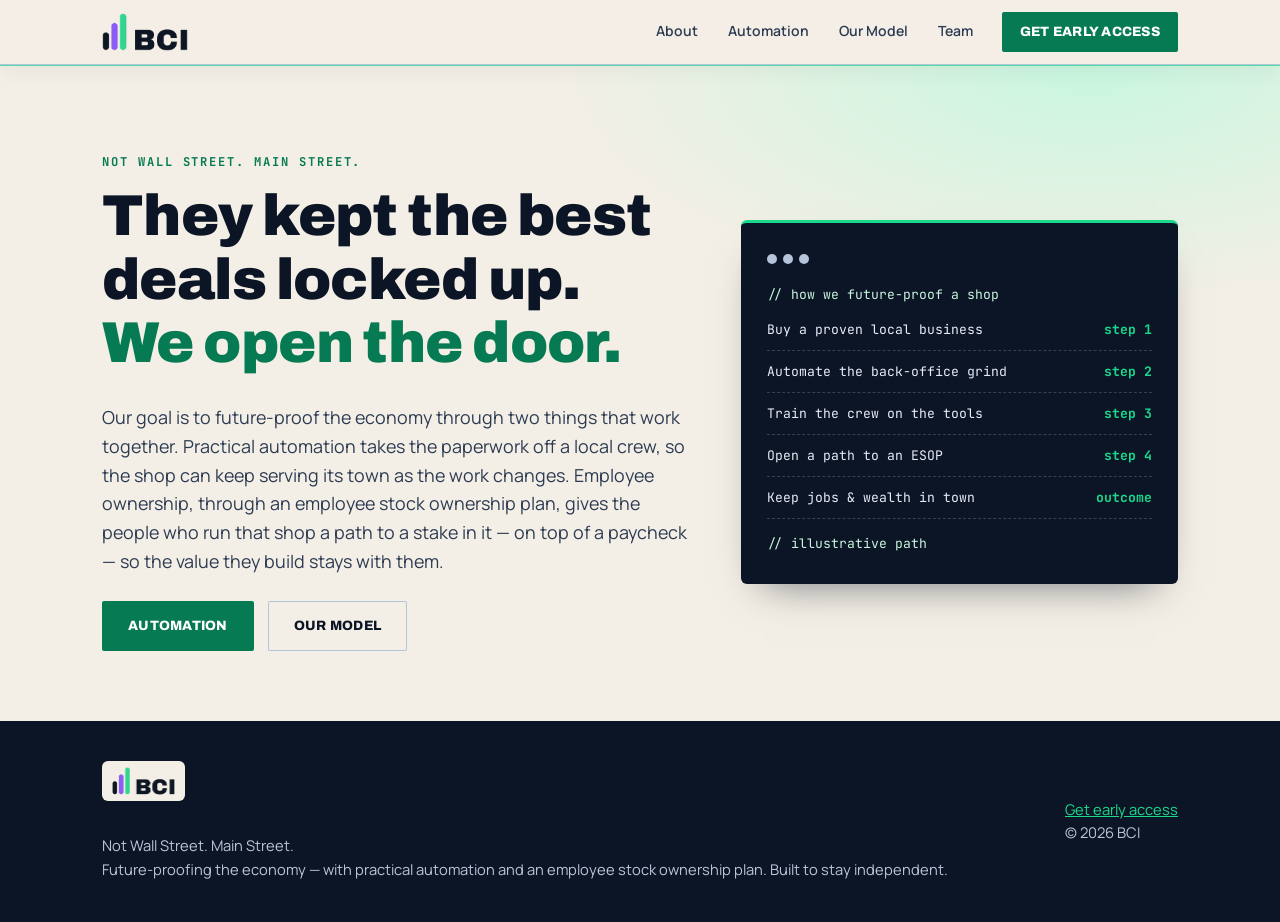
==== commit 7b9e55f2: "Split the site into a short home and separate pages. Home keeps the doors quote and a short intro to" ====
--- a/index.html
+++ b/index.html
@@ -3,137 +3,61 @@
 <head>
 <meta charset="utf-8">
 <meta name="color-scheme" content="light">
-<link rel="icon" type="image/png" href="[data-uri]" />
+<link rel="icon" type="image/png" href="/images/favicon.png">
 <meta name="viewport" content="width=device-width, initial-scale=1, viewport-fit=cover">
 <title>BCI — Future-proofing the economy with automation and employee ownership</title>
 <link rel="preconnect" href="https://fonts.googleapis.com"><link rel="preconnect" href="https://fonts.gstatic.com" crossorigin>
 <link href="https://fonts.googleapis.com/css2?family=Archivo:wght@500;600;700;800;900&family=Manrope:wght@400;500;600;700;800&family=JetBrains+Mono:wght@500;700&display=swap" rel="stylesheet">
-<style>
-:root{--bg:#f4efe6;--bg2:#e7f1fb;--panel:#fffdf8;--panel2:#f0ebe3;--line:#c9d7ea;--line2:#b3c4db;--ink:#0c1526;--ink2:#2c3b52;--ink3:#46556c;--mint:#067a52;--mint-dim:#c8f6df;--mint-fill:#1ad98c;--amber:#8f5c00;--rebel:#c2410c;--danger:#dc2f2f;--radius:6px}
-*{box-sizing:border-box}html{scroll-behavior:smooth;scroll-padding-top:76px}
-body{margin:0;font-family:"Manrope",system-ui,sans-serif;color:var(--ink);background:var(--bg);line-height:1.6;font-size:17px}
-h1,h2,h3{font-family:"Archivo",sans-serif;font-weight:800;line-height:1.1;margin:0 0 .5em;letter-spacing:-.01em;color:var(--ink)}
-h1{font-size:clamp(2.2rem,5vw,3.6rem);font-weight:900}h2{font-size:clamp(1.8rem,3.4vw,2.5rem)}h3{font-size:1.15rem}
-p{margin:0 0 1em}a{color:var(--mint)}
-.wrap{max-width:1120px;margin:0 auto;padding:0 22px}
-section{padding:84px 0}
-.eyebrow{font-family:"JetBrains Mono",monospace;font-size:.76rem;font-weight:700;letter-spacing:.16em;text-transform:uppercase;color:var(--mint);margin-bottom:12px}
-.lead{font-size:1.12rem;color:var(--ink2);max-width:660px}
-.btn{display:inline-flex;align-items:center;justify-content:center;padding:14px 26px;border-radius:2px;font-family:"Archivo",sans-serif;font-weight:800;letter-spacing:.02em;text-transform:uppercase;font-size:13.5px;text-decoration:none;border:0;cursor:pointer;transition:transform .15s ease,filter .15s ease}
-.btn:hover{transform:translateY(-1px);filter:brightness(1.06)}
-.btn.primary{background:var(--mint);color:#fff}
-.btn.ghost{background:transparent;color:var(--ink);box-shadow:inset 0 0 0 1px var(--line2)}.btn.ghost:hover{background:var(--panel2)}
-/* nav */
-header{position:sticky;top:0;z-index:50;background:rgba(244,239,230,.94);backdrop-filter:blur(14px);border-bottom:1px solid var(--line2);box-shadow:0 1px 0 rgba(26,217,140,.72),0 6px 20px rgba(15,22,35,.05)}
-.nav{display:flex;align-items:center;justify-content:space-between;height:64px}
-.logo-img{height:38px;width:auto;display:block}
-nav .menu{display:flex;align-items:center;gap:4px}
-nav a.l{text-decoration:none;color:var(--ink2);font-weight:600;font-size:14px;padding:8px 13px;border-bottom:2px solid transparent;white-space:nowrap}
-nav a.l:hover{color:var(--ink);border-bottom-color:var(--mint)}
-nav .btn{margin-left:12px;padding:9px 18px}
-#tg{display:none;background:#efe8de;border:1px solid var(--line2);border-radius:var(--radius);font-size:1.4rem;cursor:pointer;color:var(--ink);padding:2px 10px}
-/* hero */
-.hero{padding:88px 0 70px;background:radial-gradient(900px 400px at 85% 0,var(--mint-dim) 0,transparent 60%),var(--bg)}
-.hero .grid{display:grid;grid-template-columns:1.15fr .85fr;gap:48px;align-items:center}
-.hero h1 em{font-style:normal;color:var(--mint)}
-.cta{display:flex;gap:14px;flex-wrap:wrap;margin-top:26px}
-.panel{background:var(--ink);color:#e6edf7;border-radius:var(--radius);padding:26px;box-shadow:0 20px 40px -22px rgba(12,21,38,.6);font-family:"JetBrains Mono",monospace;font-size:.82rem;border-top:3px solid var(--mint-fill)}
-.panel .dots span{display:inline-block;width:10px;height:10px;border-radius:50%;background:var(--line2);margin-right:6px}
-.panel .row{display:flex;justify-content:space-between;gap:12px;padding:10px 0;border-bottom:1px dashed rgba(255,255,255,.18)}
-.panel .row b{color:var(--mint-fill);font-weight:700;white-space:nowrap}.panel .t{margin:14px 0 4px;color:var(--mint-dim)}
-.stats{display:grid;grid-template-columns:repeat(4,1fr);gap:18px;margin-top:56px}
-.stat{border-top:3px solid var(--mint-fill);padding-top:12px}.stat b{font-family:"Archivo",sans-serif;font-weight:800;font-size:1.25rem;display:block}.stat span{color:var(--ink3);font-size:.92rem}
-/* cards */
-.cards{display:grid;grid-template-columns:repeat(3,1fr);gap:22px;margin-top:38px}
-.card{background:var(--panel);border:1px solid var(--line);border-radius:var(--radius);padding:26px}
-.card .ic{width:42px;height:42px;border-radius:var(--radius);background:var(--mint-dim);color:var(--mint);display:grid;place-items:center;font-size:1.2rem;font-weight:800;margin-bottom:14px}
-.card p{color:var(--ink3);margin:0;font-size:.97rem}
-.alt{background:var(--bg2)}
-.split{display:grid;grid-template-columns:1fr 1fr;gap:48px;align-items:center;margin-top:50px}
-.ul{list-style:none;padding:0;margin:0}.ul li{padding:10px 0 10px 32px;position:relative;border-bottom:1px solid var(--line)}
-.ul li:before{content:"✓";position:absolute;left:0;color:#04160d;background:var(--mint-fill);width:21px;height:21px;border-radius:50%;font-size:.75rem;font-weight:800;display:grid;place-items:center;top:14px}
-/* model */
-.model{background:var(--ink);color:#e6edf7}
-.model h2,.model h3{color:#fff}.model .eyebrow{color:var(--mint-fill)}.model .lead{color:#b9c6da}
-.steps{display:grid;grid-template-columns:repeat(3,1fr);gap:22px;margin-top:38px}
-.step{background:rgba(255,255,255,.06);border:1px solid rgba(255,255,255,.14);border-top:3px solid var(--mint-fill);border-radius:var(--radius);padding:26px}
-.step .n{font-family:"Archivo",sans-serif;font-weight:900;font-size:2.4rem;color:var(--mint-fill);line-height:1}
-.step p{color:#b9c6da;margin:0;font-size:.97rem}.step p+p{margin-top:12px}
-.eo{margin-top:28px;background:var(--bg);color:var(--ink);border-radius:var(--radius);padding:26px 30px;display:grid;grid-template-columns:auto 1fr;gap:22px;align-items:center;border-left:4px solid var(--mint-fill)}
-.eo b{font-family:"Archivo",sans-serif;font-weight:800;font-size:1.2rem}.eo p{margin:0;color:var(--ink2)}
-/* team */
-.team{display:grid;grid-template-columns:repeat(3,1fr);gap:22px;margin-top:38px}
-.person{background:var(--panel);border:1px solid var(--line);border-radius:var(--radius);overflow:hidden}
-.person .ph{aspect-ratio:1/1;background:var(--panel2);display:grid;place-items:center;font-family:"Archivo",sans-serif;font-weight:900;font-size:3rem;color:var(--mint);position:relative}
-.person .ph img{position:absolute;inset:0;width:100%;height:100%;object-fit:cover;object-position:center 20%}
-.person div.b{padding:20px 22px}.person .role{color:var(--mint);font-family:"JetBrains Mono",monospace;font-weight:700;font-size:.74rem;letter-spacing:.06em;text-transform:uppercase;margin-bottom:8px}
-.person p{color:var(--ink3);font-size:.93rem;margin:0}
-/* contact */
-.contact{background:var(--bg2);border-top:1px solid var(--line)}
-.contact .box{display:grid;grid-template-columns:1fr 1fr;gap:44px;align-items:center}
-.contact p{color:var(--ink2)}
-form{background:var(--panel);border:1px solid var(--line);border-top:3px solid var(--mint-fill);border-radius:var(--radius);padding:28px;display:grid;gap:14px;box-shadow:0 20px 40px -26px rgba(12,21,38,.4)}
-label{font-size:.85rem;font-weight:700;color:var(--ink)}
-input,select{width:100%;padding:12px 14px;border:1px solid var(--line2);border-radius:var(--radius);font-size:1rem;font-family:inherit;background:#fff;color:var(--ink);margin-top:4px}
-input:focus,select:focus{outline:2px solid var(--mint-fill);border-color:var(--mint)}
-form .btn{background:var(--mint-fill);color:#04160d;width:100%;height:52px}
-form small{color:var(--ink3)}
-form{position:relative}
-.form-status{display:none;margin:0;font-size:.9rem;font-weight:700}
-.form-status.show{display:block}
-.form-status.ok{color:var(--mint)}
-.form-status.err{color:var(--danger)}
-footer{background:var(--ink);color:#b9c6da;padding:40px 0;font-size:.92rem}
-footer .f{display:flex;justify-content:space-between;gap:20px;flex-wrap:wrap;align-items:center}
-footer .logo-img{background:var(--bg);padding:6px 10px;border-radius:var(--radius);height:40px;margin-bottom:10px}
-footer b{color:#fff}
-@media(max-width:860px){
- section{padding:60px 0}.hero .grid,.split,.contact .box{grid-template-columns:1fr}
- .cards,.steps,.team{grid-template-columns:1fr}.stats{grid-template-columns:1fr 1fr}
- #tg{display:block}nav .menu{display:none;position:absolute;top:64px;left:0;right:0;background:var(--bg);border-bottom:1px solid var(--line2);padding:12px 22px 20px;flex-direction:column;align-items:flex-start}
- nav .menu.open{display:flex}nav .btn{margin:10px 0 0}.eo{grid-template-columns:1fr}
-}
-
-/* goal */
-.goal-points{display:grid;grid-template-columns:repeat(3,1fr);gap:22px;margin-top:42px}
-.goal-point{background:var(--panel);border:1px solid var(--line);border-radius:var(--radius);padding:26px;border-top:3px solid var(--mint-fill)}
-.goal-point .n{font-family:"JetBrains Mono",monospace;font-weight:700;font-size:.76rem;letter-spacing:.14em;text-transform:uppercase;color:var(--mint);margin-bottom:10px}
-.goal-point p{color:var(--ink3);margin:0;font-size:.97rem}
-.playbook{display:grid;grid-template-columns:repeat(3,1fr);gap:22px;margin-top:38px}
-.pb{background:var(--panel);border:1px solid var(--line);border-radius:var(--radius);padding:26px;position:relative}
-.pb .tag{font-family:"JetBrains Mono",monospace;font-size:.7rem;font-weight:700;letter-spacing:.12em;text-transform:uppercase;color:var(--rebel);margin-bottom:10px}
-.pb p{color:var(--ink3);margin:0;font-size:.97rem}
-.auto-hero{display:grid;grid-template-columns:1.1fr .9fr;gap:40px;align-items:start;margin-bottom:8px}
-a.goal-point{display:block;text-decoration:none;color:inherit}
-a.goal-point h3{color:var(--ink)}
-a.goal-point:hover{border-color:var(--mint)}
-.esop-story{display:grid;grid-template-columns:1.15fr .85fr;gap:40px;align-items:start}
-.esop-note{background:var(--panel);border:1px solid var(--line);border-left:4px solid var(--amber);border-radius:var(--radius);padding:26px 28px}
-.esop-note h3{margin-top:0}
-.esop-note p:last-child{margin-bottom:0}
-.peer{margin-top:28px}
-@media(max-width:860px){
- .goal-points,.playbook,.auto-hero,.esop-story{grid-template-columns:1fr}
-}
-</style>
+<link rel="stylesheet" href="/site.css">
+<script>
+(function(){
+  var map = {
+    home:'/', top:'/',
+    about:'/about/', 'about-sec':'/about/',
+    automation:'/automation/',
+    esop:'/our-model/#esop', model:'/our-model/#esop', 'owned-mean':'/our-model/#esop',
+    how:'/our-model/#how', 'how-sec':'/our-model/#how', 'esop-plain':'/our-model/#esop-plain',
+    team:'/team/', owners:'/team/#owners',
+    contact:'/early-access/', join:'/early-access/#join', 'contact-sec':'/early-access/'
+  };
+  function norm(p){
+    p = (p || '/').replace(/\/index\.html$/, '');
+    if (p.length > 1 && p.endsWith('/')) p = p.slice(0, -1);
+    return p || '/';
+  }
+  function route(){
+    var raw = decodeURIComponent((location.hash || '').replace(/^#\/?/, ''));
+    if (!raw || !map[raw]) return;
+    var dest = new URL(map[raw], location.origin);
+    var same = norm(dest.pathname) === norm(location.pathname);
+    var destHash = dest.hash || '';
+    if (same) {
+      if (destHash !== (location.hash || '')) location.replace(dest.pathname + destHash);
+      return;
+    }
+    location.replace(dest.pathname + destHash);
+  }
+  route();
+  window.addEventListener('hashchange', route);
+})();
+</script>
 </head>
 <body>
 <header><div class="wrap nav">
- <a class="logo" href="#about" aria-label="BCI home"><img class="logo-img" alt="BCI" src="[data-uri]"></a>
+ <a class="logo" href="/" aria-label="BCI home"><img class="logo-img" alt="BCI" src="/images/logo.png"></a>
  <nav>
-  <button id="tg" aria-label="Menu" onclick="document.getElementById('mn').classList.toggle('open')">☰</button>
-  <div class="menu" id="mn" onclick="if(event.target.tagName=='A')this.classList.remove('open')"><a class="l" href="#about">About</a><a class="l" href="#automation">Automation</a><a class="l" href="#esop" title="Employee stock ownership plan">ESOP</a><a class="l" href="#team">Team</a><a class="btn primary" href="#contact">Get early access</a></div>
+  <button id="tg" type="button" aria-label="Menu" aria-expanded="false" onclick="var m=document.getElementById('mn');var o=m.classList.toggle('open');this.setAttribute('aria-expanded', o?'true':'false')">☰</button>
+  <div class="menu" id="mn"><a class="l" href="/about/">About</a><a class="l" href="/automation/">Automation</a><a class="l" href="/our-model/">Our Model</a><a class="l" href="/team/">Team</a><a class="btn primary" href="/early-access/">Get early access</a></div>
  </nav>
 </div></header>
-
-<main id="home">
-<section class="hero" id="about"><div class="wrap">
+<main>
+<section class="hero" id="home"><div class="wrap">
  <div class="grid">
   <div>
    <div class="eyebrow">Not Wall Street. Main Street.</div>
    <h1>They kept the best deals locked up.<br><em>We open the door.</em></h1>
-   <p class="lead">Our goal is to future-proof the economy through two things that work together. Practical automation takes the paperwork off a local crew, so the shop can keep serving its town as the work changes. Employee ownership, through an employee stock ownership plan (ESOP), gives the people who run that shop a path to a stake in it — on top of a paycheck — so the value they build stays with them.</p>
-   <div class="cta"><a class="btn primary" href="#automation">Automation</a><a class="btn ghost" href="#esop">ESOP</a></div>
+   <p class="lead">Our goal is to future-proof the economy through two things that work together. Practical automation takes the paperwork off a local crew, so the shop can keep serving its town as the work changes. Employee ownership, through an employee stock ownership plan, gives the people who run that shop a path to a stake in it — on top of a paycheck — so the value they build stays with them.</p>
+   <div class="cta"><a class="btn primary" href="/automation/">Automation</a><a class="btn ghost" href="/our-model/">Our Model</a></div>
   </div>
   <div class="panel" aria-hidden="true">
    <div class="dots"><span></span><span></span><span></span></div>
@@ -146,208 +70,12 @@
    <div class="t">// illustrative path</div>
   </div>
  </div>
- <div class="goal-points">
-  <div class="goal-point"><div class="n">01 · Buy local</div><h3>Keep the business in town</h3><p>When an owner retires, the shop shouldn’t close or vanish into a distant chain. We step in and keep it local.</p></div>
-  <a class="goal-point" href="#automation"><div class="n">02 · Automation</div><h3>Let the tools do the grind</h3><p>Practical automation takes the paperwork off the crew, so people spend their time on customers — not forms.</p></a>
-  <a class="goal-point" href="#esop"><div class="n">03 · ESOP</div><h3>A stake for the crew</h3><p>The people who run the business get a path to a stake through an employee stock ownership plan. The value they build stays with them and their town.</p></a>
- </div>
- <div class="stats">
-  <div class="stat"><b>Future-proof</b><span>Businesses built to last through change</span></div>
-  <div class="stat"><b>Local</b><span>Established shops, kept in town</span></div>
-  <div class="stat"><b>Practical AI</b><span>One-job bots, not buzzwords</span></div>
-  <div class="stat"><b>Employee-owned</b><span>Ownership goes to the people doing the work</span></div>
- </div>
-</div></section>
-
-<section id="automation"><div class="wrap">
- <div class="auto-hero">
-  <div>
-   <div class="eyebrow">Automation</div>
-   <h2>Back-office automation small businesses can actually trust.</h2>
-   <p class="lead">Most local shops lose hours every week to paperwork. BCI builds focused bots and playbooks that take admin off the crew — so they can serve customers, keep clean books, and run a tighter operation without hiring a tech team.</p>
-  </div>
-  <div class="card" style="padding:28px;border-top:3px solid var(--mint-fill)">
-   <div class="eyebrow">Practical AI, not science projects</div>
-   <p style="color:var(--ink2);margin:0">Each tool does one clear job, with human sign-off where it matters. Built on the software you already use. Documented so your crew can run and improve it.</p>
-  </div>
- </div>
-
- <div class="cards">
-  <div class="card"><div class="ic">$</div><h3>Accounts payable &amp; invoicing</h3><p>Capture vendor bills, code them, route them for approval, and keep clean records ready for the bookkeeper.</p></div>
-  <div class="card"><div class="ic">▤</div><h3>Document intake &amp; filing</h3><p>Emails, PDFs, and scans get read, named, and filed in the right place automatically — and stay easy to find later.</p></div>
-  <div class="card"><div class="ic">✉</div><h3>Customer follow-up</h3><p>Quotes, reminders, and thank-yous drafted and queued so no lead or repeat customer slips through.</p></div>
-  <div class="card"><div class="ic">⚙</div><h3>One-job bots</h3><p>Each bot does one task well, with clear rules and a human check where it counts. Easy to trust and easy to fix.</p></div>
-  <div class="card"><div class="ic">◔</div><h3>Reporting &amp; insight</h3><p>Weekly numbers pulled together automatically so owners see cash, jobs, and trends without a spreadsheet marathon.</p></div>
-  <div class="card"><div class="ic">★</div><h3>Custom builds &amp; consulting</h3><p>Not sure what to automate first? We map your workflows, find the biggest time sinks, and build or advise.</p></div>
- </div>
-
- <div style="margin-top:56px">
-  <div class="eyebrow">How our bots &amp; playbooks work</div>
-  <h2>From messy workflow to a repeatable runbook.</h2>
-  <p class="lead">We don’t drop a generic “AI assistant” into your inbox. We turn a real weekly pain into a named playbook your team can run.</p>
-  <div class="playbook">
-   <div class="pb"><div class="tag">Playbook</div><h3>Map the grind</h3><p>Sit with the people doing the work. List every repetitive step — invoices, filing, follow-ups, status checks — and where time and errors pile up.</p></div>
-   <div class="pb"><div class="tag">Bot</div><h3>Automate the top jobs</h3><p>Build focused bots for the two or three highest-payoff tasks. Each one has a clear trigger, rules, and a human approval gate when money or customers are involved.</p></div>
-   <div class="pb"><div class="tag">Hand-off</div><h3>Train &amp; improve</h3><p>Your crew gets documentation and training. We watch the first weeks together, then leave you with tools you own — and a path to add the next bot.</p></div>
-  </div>
- </div>
-
- <div class="split">
-  <div>
-   <div class="eyebrow">Inside BCI companies</div>
-   <h2>The same automation runs the businesses we buy.</h2>
-   <p>When BCI acquires a business, automation is part of how we strengthen it from day one. It trims the paperwork, tightens the books, and gives owner-employees better information to run on — which is how we help future-proof the shop itself.</p>
-   <ul class="ul">
-    <li>Fewer admin hours, more time on customers</li>
-    <li>Cleaner financials that are easier to verify</li>
-    <li>Staff trained to run and improve the tools themselves</li>
-    <li>People stay in their jobs. Automation handles the paperwork, not the people.</li>
-   </ul>
-  </div>
-  <div class="card" style="padding:32px">
-   <div class="eyebrow">How an engagement works</div>
-   <h3>1 · Map</h3><p style="color:var(--ink3)">We sit with your team and list the repetitive tasks eating the week.</p>
-   <h3>2 · Build</h3><p style="color:var(--ink3)">We set up focused bots for the top two or three, using the tools you already have.</p>
-   <h3>3 · Hand off</h3><p style="color:var(--ink3);margin:0">Your crew gets training and documentation, and we keep improving it as you grow.</p>
-  </div>
- </div>
- <p class="peer"><a href="#esop">Read the ESOP explanation</a></p>
-</div></section>
-
-<section id="esop" class="model"><div class="wrap">
- <div class="eyebrow">ESOP · employee stock ownership plan</div>
- <h2>Employee ownership, in plain words.</h2>
- <p class="lead">An employee stock ownership plan (ESOP) is how a company can share ownership with the people who work there. BCI buys proven local businesses from owners who are ready to retire, strengthens them, and opens a path for the crew to hold a stake through a plan like this.</p>
- <p class="lead">For a long time, buying a profitable private company sat with funds and people who were already wealthy. BCI does this work in the open, and stays private. The aim is a stake for the people who build the company, on top of the paycheck they already earn.</p>
- <div class="eo"><b>What does employee-owned mean?</b><p>The people who do the work hold a stake in the company through the plan. That stake sits on top of a fair paycheck. The paycheck still comes. The stake is extra, and it stays with the people who build the business.</p></div>
- <h3 style="margin-top:42px">How a BCI deal works, in three steps.</h3>
- <p class="lead">We buy real, operating businesses with proven earnings. High-profit, risk-managed companies with a trading history. Here is the path.</p>
- <div class="steps">
-  <div class="step"><div class="n">1</div><h3>Find</h3><p>We look for profitable, established local businesses. The owners are ready to retire. They want the company to stay local.</p></div>
-  <div class="step"><div class="n">2</div><h3>Buy and strengthen</h3><p>We study the market. We verify earnings and the customer base. We buy only businesses with real earnings. Then we operate and improve each one, including with practical automation. A nonprofit education arm prepares employees for ownership.</p><p>Disciplined buying. Hands-on operations. Employee preparation.</p></div>
-  <div class="step"><div class="n">3</div><h3>A path to an ESOP</h3><p>Employees get a path to a stake in the business through an employee stock ownership plan (ESOP). The people who built the company are the ones that stake is for. The business stays with the crew inside the building.</p></div>
- </div>
-</div></section>
-
-<section id="esop-plain"><div class="wrap">
- <div class="esop-story">
-  <div>
-   <div class="eyebrow">Why it matters</div>
-   <h2>The boardroom wasn't built for work boots. We're bringing them in anyway.</h2>
-   <p>For a generation, the playbook stayed fixed. A retiring owner sells. A fund or a chain buys. The sign changes. Jobs thin out. Profit leaves town. The people who built the business get a farewell cake.</p>
-   <p><strong>BCI runs the opposite play.</strong> Employees take a seat at the ownership table, as well as a line on the schedule. The business stays with the crew inside the building. Ownership stays in town.</p>
-   <p>BCI exists so the people who build a company can hold a stake in it, alongside the people who started it. When employees own a part of what they help create, a town keeps more of the value they built.</p>
-   <p class="cite">About 7 in 10 workers prefer employee-owned companies (71.5%, General Social Survey 2018), with support across parties (73% Democratic-leaning, 73% Republican-leaning, 65% independents).</p>
-  </div>
-  <div class="esop-note">
-   <div class="eyebrow">How the stake is held</div>
-   <h3>The plan holds the shares. People keep their paycheck.</h3>
-   <p>In an employee stock ownership plan, company stock sits in a trust for employees. People take part through the plan. The stake is a benefit on top of wages.</p>
-   <p>Those shares stay in the plan. Each person does not receive stock they can sell on an open market. Who is included, and when someone is paid the value of their stake, is written into that company's plan when the company adopts it.</p>
-   <p>This page describes the path BCI is building. It promises no payout, no tax result, and no stake for every person on day one.</p>
-  </div>
- </div>
- <div class="cards">
-  <div class="card"><div class="eyebrow">Who this is for</div><h3>People who build local businesses</h3><p>You want the shop to stay local, and you want the crew who runs it to have a path to a stake in it. BCI was built for that.</p></div>
-  <div class="card"><div class="eyebrow">Who we are</div><h3>We build toward employee ownership</h3><p>We buy businesses to preserve them and move them toward their teams. The shop stays open. The jobs stay with the crew.</p></div>
-  <div class="card"><div class="eyebrow">What stays different</div><h3>The value stays with the crew</h3><p>The path runs through an employee stock ownership plan, and it stays local. Jobs stay local. BCI stays private, and independent of a larger fund.</p></div>
- </div>
- <p class="peer"><a href="#automation">Read the automation explanation</a></p>
-</div></section>
-
-<section><div class="wrap">
- <div class="eyebrow">Who we serve</div>
- <h2>Real businesses. Established cash flow.</h2>
- <p class="lead">Not startups, not speculation. We focus on businesses with a trading history, loyal customers, and an owner whose real challenge is succession.</p>
- <div class="cards" style="grid-template-columns:repeat(4,1fr)" id="ind">
-  <div class="card"><h3>Auto &amp; repair</h3><p>Loyal local customers and recurring demand.</p></div>
-  <div class="card"><h3>Home services</h3><p>HVAC, plumbing, and contracting crews with steady booked work.</p></div>
-  <div class="card"><h3>Food &amp; specialty retail</h3><p>Bakeries, markets, and niche stores with regulars a chain can't buy.</p></div>
-  <div class="card"><h3>Light manufacturing</h3><p>Independent shops with skilled crews and real equipment.</p></div>
- </div>
- <style>@media(max-width:860px){#ind{grid-template-columns:1fr!important}}</style>
-</div></section>
-
-<section id="team" class="alt"><div class="wrap">
- <div class="eyebrow">Who we are</div>
- <h2>Founder-led. Accountable to employees.</h2>
- <p class="lead">Three principals. Control stays with us by design, so no outsider can steer a BCI company away from its mission.</p>
- <div class="team">
-  <div class="person"><div class="ph">CA<img src="images/casey.jpg" alt="Casey Adams" onerror="this.remove()"></div><div class="b"><h3>Casey Adams</h3><div class="role">Founder</div><p>Decorated U.S. Army veteran and entrepreneur who ran TechMC and founded The Kansas City Drone Company. 15+ years turning complex technology into tools that work.</p></div></div>
-  <div class="person"><div class="ph">JA<img src="images/joe.jpg" alt="Joe Allen IV" onerror="this.remove()"></div><div class="b"><h3>Joe Allen IV</h3><div class="role">Co-Founder · Marketing &amp; Outreach</div><p>Believes employee ownership is the key to bringing America back together, and makes sure the people who do the work get a real path to owning it.</p></div></div>
-  <div class="person"><div class="ph">SM<img src="images/samuel.jpg" alt="Samuel Milner" onerror="this.remove()"></div><div class="b"><h3>Samuel Milner</h3><div class="role">Co-Founder · AI &amp; Automation</div><p>Based in Kansas, leads BCI's use of AI, from finding deals to running the shops we buy.</p></div></div>
- </div>
-</div></section>
-
-<section id="contact" class="contact"><div class="wrap box">
- <div>
-  <div class="eyebrow">Early access</div>
-  <h2>BCI is launching soon. Get in early.</h2>
-  <p>Leave your name and email and we'll tell you when we go live. Own a business and curious about automation or succession? Tell us and we'll reach out personally.</p>
- </div>
- <form id="collectForm">
-  <label for="cName">Name<input id="cName" name="name" type="text" required maxlength="120" autocomplete="name" placeholder="Your name"></label>
-  <label for="cEmail">Email<input id="cEmail" name="email" type="email" required maxlength="254" autocomplete="email" placeholder="you@example.com"></label>
-  <label for="cInterest">I'm interested in<select id="cInterest" name="interest"><option>Early access updates</option><option>Automation for my business</option><option>Selling my business</option><option>Other</option></select></label>
-  <div aria-hidden="true" style="position:absolute;left:-10000px;top:auto;width:1px;height:1px;overflow:hidden"><label for="cWebsite">Leave this field empty</label><input id="cWebsite" name="website" type="text" tabindex="-1" autocomplete="off"></div>
-  <button class="btn" type="submit">Get early access</button>
-  <p class="form-status" id="cOk" role="status" aria-live="polite"></p>
-  <small>We'll only use your email to tell you about BCI.</small>
- </form>
 </div></section>
 </main>
-
 <footer><div class="wrap f">
- <div><img class="logo-img" alt="BCI" src="[data-uri]"><br>Not Wall Street. Main Street.<br>Future-proofing the economy — with practical automation and an employee stock ownership plan. Built to stay independent.</div>
- <div>© 2026 BCI</div>
+ <div><img class="logo-img" alt="BCI" src="/images/logo.png"><br>Not Wall Street. Main Street.<br>Future-proofing the economy — with practical automation and an employee stock ownership plan. Built to stay independent.</div>
+ <div><a href="/early-access/">Get early access</a><br>© 2026 BCI</div>
 </div></footer>
-<script>
-  // Early-access list — same production Supabase project and table as the previous site.
-  // The publishable key is meant to be public. The database lets the public ONLY add rows;
-  // reading, editing and deleting require a founder login (row-level security).
-  var SB_URL = 'https://xtjrnvdedaltwbbvqidr.supabase.co';
-  var SB_KEY = 'sb_publishable_TN75vZ1OE1wcZ-d-PhpNBg_qHjCjVLC';
-  document.getElementById('collectForm').addEventListener('submit', function(e){
-    e.preventDefault();
-    var form = e.target;
-    var ok = document.getElementById('cOk');
-    var btn = form.querySelector('button[type="submit"]');
-    function say(t, kind){
-      ok.textContent = t;
-      ok.className = 'form-status show ' + (kind || '');
-    }
-    var name  = document.getElementById('cName').value.trim().slice(0, 120);
-    var email = document.getElementById('cEmail').value.trim().slice(0, 254);
-    var interest = document.getElementById('cInterest').value;
-    // Honeypot: real visitors never see or fill this field. If it has text, pretend success and drop it.
-    if (document.getElementById('cWebsite').value) { say("Thanks \u2014 you're on the early-access list.", 'ok'); form.reset(); return; }
-    if (!name || !email) { say('Please enter your name and email.', 'err'); return; }
-    btn.disabled = true;
-    // Insert only; "return=minimal" means nothing is read back (the public cannot read the list).
-    fetch(SB_URL + '/rest/v1/contacts', {
-      method: 'POST',
-      headers: { 'apikey': SB_KEY, 'Authorization': 'Bearer ' + SB_KEY, 'Content-Type': 'application/json', 'Prefer': 'return=minimal' },
-      body: JSON.stringify({ name: name, email: email, interest: interest || null, source: 'website-early-access' })
-    }).then(function(r){
-      btn.disabled = false;
-      if (r.ok) { say("Thanks \u2014 you're on the early-access list.", 'ok'); form.reset(); }
-      else { say('Something went wrong \u2014 please try again.', 'err'); }
-    }).catch(function(){ btn.disabled = false; say('Something went wrong \u2014 please try again.', 'err'); });
-  });
-
-  // Bookmarks from the previous multi-page site (#how, #join, #owners) still land on a section.
-  (function(){
-    var alias = {how:'esop','how-sec':'esop',model:'esop','owned-mean':'esop',join:'contact','contact-sec':'contact',owners:'team','about-sec':'about'};
-    function jump(){
-      var h = decodeURIComponent((location.hash || '').replace(/^#\/?/, ''));
-      if (!h || document.getElementById(h)) return;
-      var el = document.getElementById(alias[h] || '');
-      if (el) el.scrollIntoView({behavior:'auto', block:'start'});
-    }
-    window.addEventListener('hashchange', jump);
-    jump();
-  })();
-</script>
 
 </body>
 </html>
--- a/site.css
+++ b/site.css
@@ -0,0 +1,114 @@
+:root{--bg:#f4efe6;--bg2:#e7f1fb;--panel:#fffdf8;--panel2:#f0ebe3;--line:#c9d7ea;--line2:#b3c4db;--ink:#0c1526;--ink2:#2c3b52;--ink3:#46556c;--mint:#067a52;--mint-dim:#c8f6df;--mint-fill:#1ad98c;--amber:#8f5c00;--rebel:#c2410c;--danger:#dc2f2f;--radius:6px}
+*{box-sizing:border-box}html{scroll-behavior:smooth;scroll-padding-top:76px}
+body{margin:0;font-family:"Manrope",system-ui,sans-serif;color:var(--ink);background:var(--bg);line-height:1.6;font-size:17px}
+h1,h2,h3{font-family:"Archivo",sans-serif;font-weight:800;line-height:1.1;margin:0 0 .5em;letter-spacing:-.01em;color:var(--ink)}
+h1{font-size:clamp(2.2rem,5vw,3.6rem);font-weight:900}h2{font-size:clamp(1.8rem,3.4vw,2.5rem)}h3{font-size:1.15rem}
+p{margin:0 0 1em}a{color:var(--mint)}
+.wrap{max-width:1120px;margin:0 auto;padding:0 22px}
+section{padding:84px 0}
+.eyebrow{font-family:"JetBrains Mono",monospace;font-size:.76rem;font-weight:700;letter-spacing:.16em;text-transform:uppercase;color:var(--mint);margin-bottom:12px}
+.lead{font-size:1.12rem;color:var(--ink2);max-width:660px}
+.btn{display:inline-flex;align-items:center;justify-content:center;padding:14px 26px;border-radius:2px;font-family:"Archivo",sans-serif;font-weight:800;letter-spacing:.02em;text-transform:uppercase;font-size:13.5px;text-decoration:none;border:0;cursor:pointer;transition:transform .15s ease,filter .15s ease}
+.btn:hover{transform:translateY(-1px);filter:brightness(1.06)}
+.btn.primary{background:var(--mint);color:#fff}
+.btn.ghost{background:transparent;color:var(--ink);box-shadow:inset 0 0 0 1px var(--line2)}.btn.ghost:hover{background:var(--panel2)}
+/* nav */
+header{position:sticky;top:0;z-index:50;background:rgba(244,239,230,.94);backdrop-filter:blur(14px);border-bottom:1px solid var(--line2);box-shadow:0 1px 0 rgba(26,217,140,.72),0 6px 20px rgba(15,22,35,.05)}
+.nav{display:flex;align-items:center;justify-content:space-between;height:64px}
+.logo-img{height:38px;width:auto;display:block}
+nav .menu{display:flex;align-items:center;gap:4px}
+nav a.l{text-decoration:none;color:var(--ink2);font-weight:600;font-size:14px;padding:8px 13px;border-bottom:2px solid transparent;white-space:nowrap}
+nav a.l:hover{color:var(--ink);border-bottom-color:var(--mint)}
+nav .btn{margin-left:12px;padding:9px 18px}
+#tg{display:none;background:#efe8de;border:1px solid var(--line2);border-radius:var(--radius);font-size:1.4rem;cursor:pointer;color:var(--ink);padding:2px 10px}
+/* hero */
+.hero{padding:88px 0 70px;background:radial-gradient(900px 400px at 85% 0,var(--mint-dim) 0,transparent 60%),var(--bg)}
+.hero .grid{display:grid;grid-template-columns:1.15fr .85fr;gap:48px;align-items:center}
+.hero h1 em{font-style:normal;color:var(--mint)}
+.cta{display:flex;gap:14px;flex-wrap:wrap;margin-top:26px}
+.panel{background:var(--ink);color:#e6edf7;border-radius:var(--radius);padding:26px;box-shadow:0 20px 40px -22px rgba(12,21,38,.6);font-family:"JetBrains Mono",monospace;font-size:.82rem;border-top:3px solid var(--mint-fill)}
+.panel .dots span{display:inline-block;width:10px;height:10px;border-radius:50%;background:var(--line2);margin-right:6px}
+.panel .row{display:flex;justify-content:space-between;gap:12px;padding:10px 0;border-bottom:1px dashed rgba(255,255,255,.18)}
+.panel .row b{color:var(--mint-fill);font-weight:700;white-space:nowrap}.panel .t{margin:14px 0 4px;color:var(--mint-dim)}
+.stats{display:grid;grid-template-columns:repeat(4,1fr);gap:18px;margin-top:56px}
+.stat{border-top:3px solid var(--mint-fill);padding-top:12px}.stat b{font-family:"Archivo",sans-serif;font-weight:800;font-size:1.25rem;display:block}.stat span{color:var(--ink3);font-size:.92rem}
+/* cards */
+.cards{display:grid;grid-template-columns:repeat(3,1fr);gap:22px;margin-top:38px}
+.card{background:var(--panel);border:1px solid var(--line);border-radius:var(--radius);padding:26px}
+.card .ic{width:42px;height:42px;border-radius:var(--radius);background:var(--mint-dim);color:var(--mint);display:grid;place-items:center;font-size:1.2rem;font-weight:800;margin-bottom:14px}
+.card p{color:var(--ink3);margin:0;font-size:.97rem}
+.alt{background:var(--bg2)}
+.split{display:grid;grid-template-columns:1fr 1fr;gap:48px;align-items:center;margin-top:50px}
+.ul{list-style:none;padding:0;margin:0}.ul li{padding:10px 0 10px 32px;position:relative;border-bottom:1px solid var(--line)}
+.ul li:before{content:"✓";position:absolute;left:0;color:#04160d;background:var(--mint-fill);width:21px;height:21px;border-radius:50%;font-size:.75rem;font-weight:800;display:grid;place-items:center;top:14px}
+/* model */
+.model{background:var(--ink);color:#e6edf7}
+.model h2,.model h3{color:#fff}.model .eyebrow{color:var(--mint-fill)}.model .lead{color:#b9c6da}
+.steps{display:grid;grid-template-columns:repeat(3,1fr);gap:22px;margin-top:38px}
+.step{background:rgba(255,255,255,.06);border:1px solid rgba(255,255,255,.14);border-top:3px solid var(--mint-fill);border-radius:var(--radius);padding:26px}
+.step .n{font-family:"Archivo",sans-serif;font-weight:900;font-size:2.4rem;color:var(--mint-fill);line-height:1}
+.step p{color:#b9c6da;margin:0;font-size:.97rem}.step p+p{margin-top:12px}
+.eo{margin-top:28px;background:var(--bg);color:var(--ink);border-radius:var(--radius);padding:26px 30px;display:grid;grid-template-columns:auto 1fr;gap:22px;align-items:center;border-left:4px solid var(--mint-fill)}
+.eo b{font-family:"Archivo",sans-serif;font-weight:800;font-size:1.2rem}.eo p{margin:0;color:var(--ink2)}
+/* team */
+.team{display:grid;grid-template-columns:repeat(3,1fr);gap:22px;margin-top:38px}
+.person{background:var(--panel);border:1px solid var(--line);border-radius:var(--radius);overflow:hidden}
+.person .ph{aspect-ratio:1/1;background:var(--panel2);display:grid;place-items:center;font-family:"Archivo",sans-serif;font-weight:900;font-size:3rem;color:var(--mint);position:relative}
+.person .ph img{position:absolute;inset:0;width:100%;height:100%;object-fit:cover;object-position:center 20%}
+.person div.b{padding:20px 22px}.person .role{color:var(--mint);font-family:"JetBrains Mono",monospace;font-weight:700;font-size:.74rem;letter-spacing:.06em;text-transform:uppercase;margin-bottom:8px}
+.person p{color:var(--ink3);font-size:.93rem;margin:0}
+/* contact */
+.contact{background:var(--bg2);border-top:1px solid var(--line)}
+.contact .box{display:grid;grid-template-columns:1fr 1fr;gap:44px;align-items:center}
+.contact p{color:var(--ink2)}
+form{background:var(--panel);border:1px solid var(--line);border-top:3px solid var(--mint-fill);border-radius:var(--radius);padding:28px;display:grid;gap:14px;box-shadow:0 20px 40px -26px rgba(12,21,38,.4)}
+label{font-size:.85rem;font-weight:700;color:var(--ink)}
+input,select{width:100%;padding:12px 14px;border:1px solid var(--line2);border-radius:var(--radius);font-size:1rem;font-family:inherit;background:#fff;color:var(--ink);margin-top:4px}
+input:focus,select:focus{outline:2px solid var(--mint-fill);border-color:var(--mint)}
+form .btn{background:var(--mint-fill);color:#04160d;width:100%;height:52px}
+form small{color:var(--ink3)}
+form{position:relative}
+.form-status{display:none;margin:0;font-size:.9rem;font-weight:700}
+.form-status.show{display:block}
+.form-status.ok{color:var(--mint)}
+.form-status.err{color:var(--danger)}
+footer{background:var(--ink);color:#b9c6da;padding:40px 0;font-size:.92rem}
+footer .f{display:flex;justify-content:space-between;gap:20px;flex-wrap:wrap;align-items:center}
+footer .logo-img{background:var(--bg);padding:6px 10px;border-radius:var(--radius);height:40px;margin-bottom:10px}
+footer b{color:#fff}
+@media(max-width:860px){
+ section{padding:60px 0}.hero .grid,.split,.contact .box{grid-template-columns:1fr}
+ .cards,.steps,.team{grid-template-columns:1fr}.stats{grid-template-columns:1fr 1fr}
+ #tg{display:block}nav .menu{display:none;position:absolute;top:64px;left:0;right:0;background:var(--bg);border-bottom:1px solid var(--line2);padding:12px 22px 20px;flex-direction:column;align-items:flex-start}
+ nav .menu.open{display:flex}nav .btn{margin:10px 0 0}.eo{grid-template-columns:1fr}
+}
+
+/* goal */
+.goal-points{display:grid;grid-template-columns:repeat(3,1fr);gap:22px;margin-top:42px}
+.goal-point{background:var(--panel);border:1px solid var(--line);border-radius:var(--radius);padding:26px;border-top:3px solid var(--mint-fill)}
+.goal-point .n{font-family:"JetBrains Mono",monospace;font-weight:700;font-size:.76rem;letter-spacing:.14em;text-transform:uppercase;color:var(--mint);margin-bottom:10px}
+.goal-point p{color:var(--ink3);margin:0;font-size:.97rem}
+.playbook{display:grid;grid-template-columns:repeat(3,1fr);gap:22px;margin-top:38px}
+.pb{background:var(--panel);border:1px solid var(--line);border-radius:var(--radius);padding:26px;position:relative}
+.pb .tag{font-family:"JetBrains Mono",monospace;font-size:.7rem;font-weight:700;letter-spacing:.12em;text-transform:uppercase;color:var(--rebel);margin-bottom:10px}
+.pb p{color:var(--ink3);margin:0;font-size:.97rem}
+.auto-hero{display:grid;grid-template-columns:1.1fr .9fr;gap:40px;align-items:start;margin-bottom:8px}
+a.goal-point{display:block;text-decoration:none;color:inherit}
+a.goal-point h3{color:var(--ink)}
+a.goal-point:hover{border-color:var(--mint)}
+.esop-story{display:grid;grid-template-columns:1.15fr .85fr;gap:40px;align-items:start}
+.esop-note{background:var(--panel);border:1px solid var(--line);border-left:4px solid var(--amber);border-radius:var(--radius);padding:26px 28px}
+.esop-note h3{margin-top:0}
+.esop-note p:last-child{margin-bottom:0}
+.peer{margin-top:28px}
+@media(max-width:860px){
+ .goal-points,.playbook,.auto-hero,.esop-story{grid-template-columns:1fr}
+}
+
+nav a.l.active{color:var(--ink);border-bottom-color:var(--mint)}
+nav a.btn[aria-current="page"]{box-shadow:0 0 0 2px var(--ink)}
+footer a{color:var(--mint-fill)}
+@media(max-width:860px){
+ nav a.l.active{color:var(--mint)}
+ #ind{grid-template-columns:1fr!important}
+}
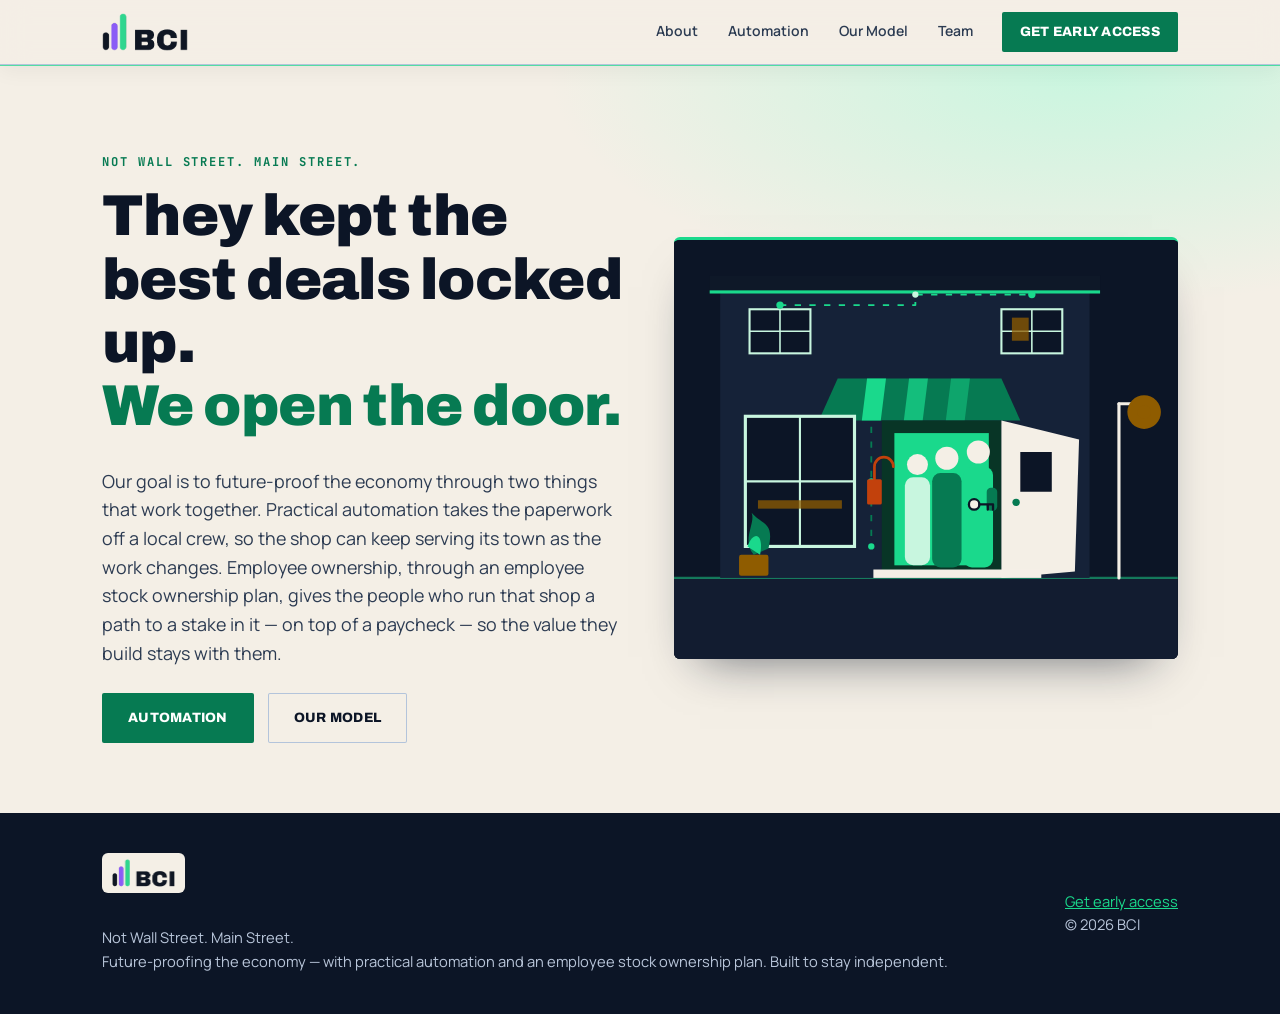
==== commit 0c4c89d6: "Give the homepage an open-door illustration. Replace the step list with an original storefront graph" ====
--- a/index.html
+++ b/index.html
@@ -9,6 +9,23 @@
 <link rel="preconnect" href="https://fonts.googleapis.com"><link rel="preconnect" href="https://fonts.gstatic.com" crossorigin>
 <link href="https://fonts.googleapis.com/css2?family=Archivo:wght@500;600;700;800;900&family=Manrope:wght@400;500;600;700;800&family=JetBrains+Mono:wght@500;700&display=swap" rel="stylesheet">
 <link rel="stylesheet" href="/site.css">
+<style>
+.hero .grid{grid-template-columns:1.02fr .98fr;align-items:center}
+.hero-art{margin:0;background:var(--ink);border-radius:var(--radius);border-top:3px solid var(--mint-fill);box-shadow:0 24px 48px -26px rgba(12,21,38,.62);overflow:hidden;line-height:0}
+.hero-art svg{display:block;width:100%;height:auto}
+.hero-art .trace{stroke-dasharray:6 8;animation:bci-trace 10s linear infinite}
+.hero-art .glow{animation:bci-glow 5.5s ease-in-out infinite}
+@keyframes bci-trace{to{stroke-dashoffset:-140}}
+@keyframes bci-glow{0%,100%{opacity:.32}50%{opacity:.62}}
+@media(prefers-reduced-motion:reduce){
+ .hero-art .trace,.hero-art .glow{animation:none}
+ .hero-art .glow{opacity:.42}
+}
+@media(max-width:860px){
+ .hero .grid{grid-template-columns:1fr}
+ .hero-art{max-width:520px}
+}
+</style>
 <script>
 (function(){
   var map = {
@@ -59,16 +76,71 @@
    <p class="lead">Our goal is to future-proof the economy through two things that work together. Practical automation takes the paperwork off a local crew, so the shop can keep serving its town as the work changes. Employee ownership, through an employee stock ownership plan, gives the people who run that shop a path to a stake in it — on top of a paycheck — so the value they build stays with them.</p>
    <div class="cta"><a class="btn primary" href="/automation/">Automation</a><a class="btn ghost" href="/our-model/">Our Model</a></div>
   </div>
-  <div class="panel" aria-hidden="true">
-   <div class="dots"><span></span><span></span><span></span></div>
-   <div class="t">// how we future-proof a shop</div>
-   <div class="row"><span>Buy a proven local business</span><b>step 1</b></div>
-   <div class="row"><span>Automate the back-office grind</span><b>step 2</b></div>
-   <div class="row"><span>Train the crew on the tools</span><b>step 3</b></div>
-   <div class="row"><span>Open a path to an ESOP</span><b>step 4</b></div>
-   <div class="row"><span>Keep jobs &amp; wealth in town</span><b>outcome</b></div>
-   <div class="t">// illustrative path</div>
-  </div>
+  <figure class="hero-art">
+   <svg viewBox="0 0 480 400" role="img" aria-labelledby="door-title door-desc">
+    <title id="door-title">Open door on a Main Street shop</title>
+    <desc id="door-desc">A local storefront. The shop door is swung open and the lock hangs undone. Circuit lines run along the building, and three people stand in the lit doorway, one holding a key.</desc>
+    <rect width="480" height="400" fill="#0c1526"/>
+    <ellipse class="glow" cx="270" cy="248" rx="78" ry="96" fill="#1ad98c"/>
+    <path d="M0 322 H480 V400 H0 Z" fill="#121c30"/>
+    <path d="M0 322 H480" stroke="#1ad98c" stroke-opacity=".5" stroke-width="2"/>
+    <rect x="44" y="46" width="352" height="276" fill="#152238"/>
+    <rect x="34" y="34" width="372" height="16" fill="#0e1828"/>
+    <rect x="34" y="48" width="372" height="3" fill="#1ad98c"/>
+    <rect x="72" y="66" width="58" height="42" fill="#0c1526" stroke="#c8f6df" stroke-width="2"/>
+    <path d="M101 66 V108 M72 87 H130" stroke="#c8f6df" stroke-width="1.5"/>
+    <rect x="312" y="66" width="58" height="42" fill="#0c1526" stroke="#c8f6df" stroke-width="2"/>
+    <path d="M341 66 V108 M312 87 H370" stroke="#c8f6df" stroke-width="1.5"/>
+    <rect x="322" y="74" width="16" height="22" fill="#8f5c00" opacity=".75"/>
+    <path class="trace" d="M101 62 H230 V52 H341" fill="none" stroke="#1ad98c" stroke-width="1.75" stroke-linejoin="round"/>
+    <circle cx="101" cy="62" r="3.5" fill="#1ad98c"/>
+    <circle cx="230" cy="52" r="3" fill="#c8f6df"/>
+    <circle cx="341" cy="52" r="3.5" fill="#1ad98c"/>
+    <path class="trace" d="M188 150 V292" fill="none" stroke="#067a52" stroke-width="1.75"/>
+    <circle cx="188" cy="150" r="3" fill="#1ad98c"/>
+    <circle cx="188" cy="230" r="3" fill="#1ad98c"/>
+    <circle cx="188" cy="292" r="3" fill="#1ad98c"/>
+    <path d="M156 132 h156 l18 40 H138 Z" fill="#067a52"/>
+    <path d="M184 132 l-5 40 h18 l5-40 Z" fill="#1ad98c"/>
+    <path d="M224 132 l-5 40 h18 l5-40 Z" fill="#1ad98c" opacity=".72"/>
+    <path d="M264 132 l-5 40 h18 l5-40 Z" fill="#1ad98c" opacity=".45"/>
+    <rect x="68" y="168" width="104" height="124" fill="#0c1526" stroke="#c8f6df" stroke-width="3"/>
+    <path d="M120 168 V292 M68 230 H172" stroke="#c8f6df" stroke-width="2"/>
+    <rect x="80" y="248" width="80" height="8" fill="#8f5c00" opacity=".75"/>
+    <rect x="198" y="172" width="114" height="150" fill="#083526"/>
+    <rect class="glow" x="210" y="184" width="90" height="126" fill="#1ad98c"/>
+    <path d="M312 172 L386 190 L382 316 L312 322 Z" fill="#f4efe6"/>
+    <path d="M330 202 h30 v38 h-30 Z" fill="#0c1526"/>
+    <circle cx="326" cy="250" r="3.5" fill="#067a52"/>
+    <rect x="184" y="228" width="14" height="24" rx="1.5" fill="#c2410c"/>
+    <path d="M191 228 v-12 a9 9 0 0 1 18 0" fill="none" stroke="#c2410c" stroke-width="2.6" stroke-linecap="round"/>
+    <rect x="190" y="314" width="160" height="8" fill="#f4efe6"/>
+    <g>
+     <circle cx="232" cy="214" r="10" fill="#f4efe6"/>
+     <rect x="220" y="226" width="24" height="84" rx="8" fill="#c8f6df"/>
+    </g>
+    <g>
+     <circle cx="260" cy="208" r="11" fill="#f4efe6"/>
+     <rect x="246" y="222" width="28" height="90" rx="8" fill="#067a52"/>
+    </g>
+    <g>
+     <circle cx="290" cy="202" r="11" fill="#f4efe6"/>
+     <rect x="276" y="216" width="28" height="96" rx="8" fill="#1ad98c"/>
+     <rect x="298" y="236" width="10" height="22" rx="4" fill="#067a52"/>
+     <g transform="translate(286 252)" fill="none" stroke="#0c1526" stroke-width="2.2" stroke-linecap="round">
+      <circle cx="0" cy="0" r="5" fill="#f4efe6"/>
+      <path d="M5 0 H18 M13 0 v5 M18 0 v5"/>
+     </g>
+    </g>
+    <rect x="62" y="300" width="28" height="20" rx="2" fill="#8f5c00"/>
+    <path d="M76 300 c-12 -14 2 -30 -2 -40 c10 12 22 8 16 34 Z" fill="#067a52"/>
+    <path d="M70 292 c6 -16 16 -12 12 8 Z" fill="#1ad98c"/>
+    <path d="M424 322 V156" stroke="#f4efe6" stroke-width="3" stroke-linecap="round"/>
+    <path d="M424 156 h24" stroke="#f4efe6" stroke-width="3" stroke-linecap="round"/>
+    <circle class="glow" cx="448" cy="164" r="16" fill="#8f5c00"/>
+    <circle cx="448" cy="164" r="6.5" fill="#8f5c00"/>
+   </svg>
+  </figure>
  </div>
 </div></section>
 </main>
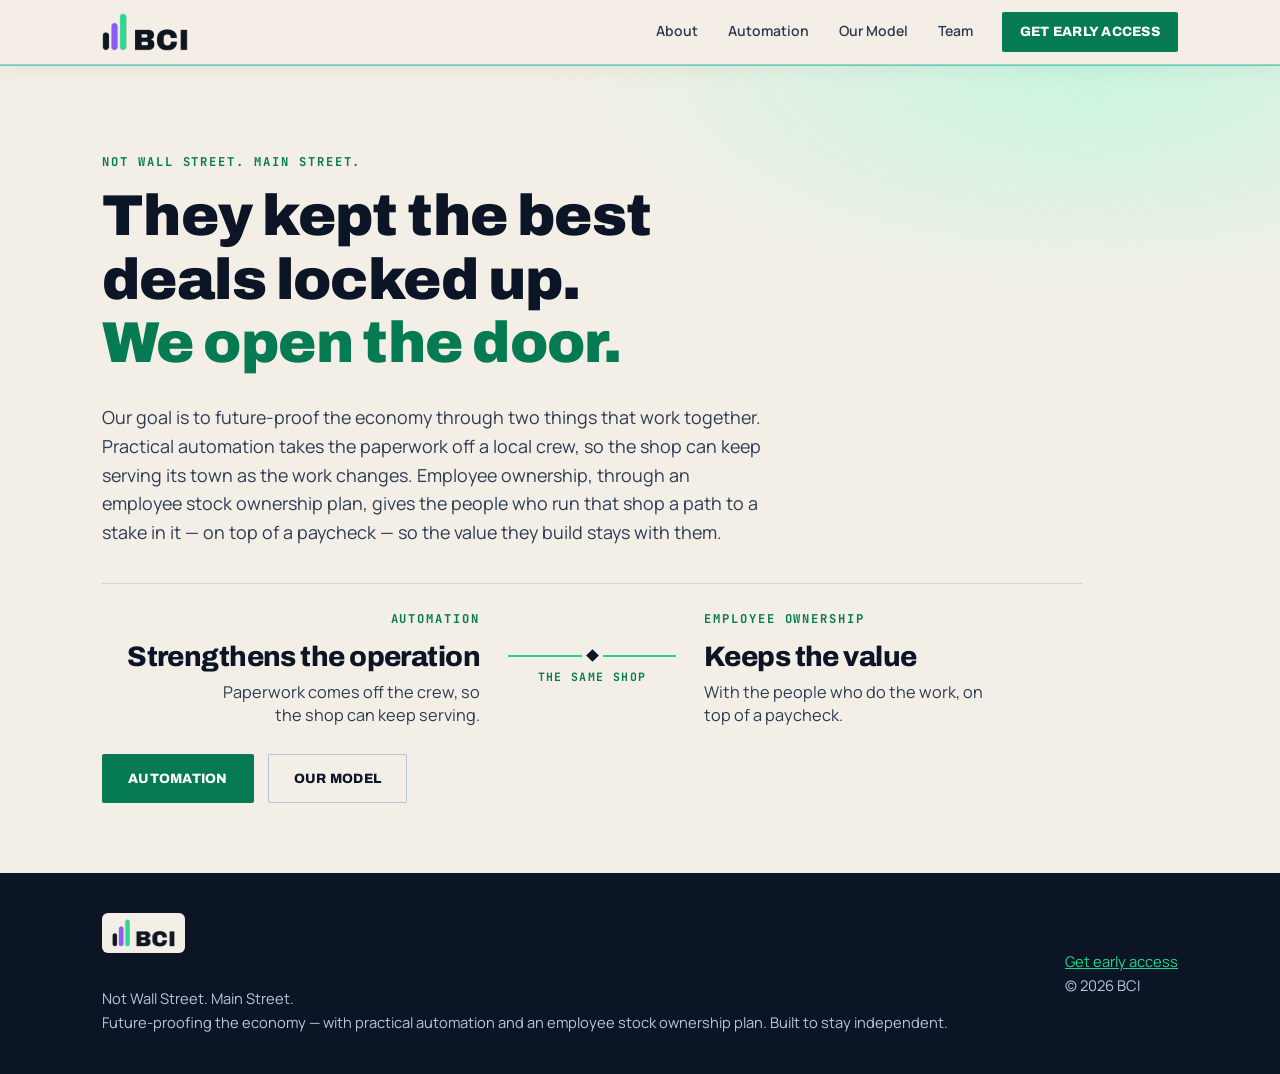
==== commit 82953261: "Replace the storefront with a diagram of the two pillars. The homepage visual is no longer an illust" ====
--- a/index.html
+++ b/index.html
@@ -10,20 +10,26 @@
 <link href="https://fonts.googleapis.com/css2?family=Archivo:wght@500;600;700;800;900&family=Manrope:wght@400;500;600;700;800&family=JetBrains+Mono:wght@500;700&display=swap" rel="stylesheet">
 <link rel="stylesheet" href="/site.css">
 <style>
-.hero .grid{grid-template-columns:1.02fr .98fr;align-items:center}
-.hero-art{margin:0;background:var(--ink);border-radius:var(--radius);border-top:3px solid var(--mint-fill);box-shadow:0 24px 48px -26px rgba(12,21,38,.62);overflow:hidden;line-height:0}
-.hero-art svg{display:block;width:100%;height:auto}
-.hero-art .trace{stroke-dasharray:6 8;animation:bci-trace 10s linear infinite}
-.hero-art .glow{animation:bci-glow 5.5s ease-in-out infinite}
-@keyframes bci-trace{to{stroke-dashoffset:-140}}
-@keyframes bci-glow{0%,100%{opacity:.32}50%{opacity:.62}}
-@media(prefers-reduced-motion:reduce){
- .hero-art .trace,.hero-art .glow{animation:none}
- .hero-art .glow{opacity:.42}
-}
+.hero h1{max-width:11em}
+.system{display:grid;grid-template-columns:minmax(0,1fr) 168px minmax(0,1fr);gap:8px 28px;align-items:center;margin-top:36px;padding-top:26px;border-top:1px solid var(--line);max-width:980px}
+.system-title{font-family:"Archivo",sans-serif;font-weight:800;font-size:clamp(1.45rem,2.2vw,1.85rem);letter-spacing:-.02em;line-height:1.12;color:var(--ink);margin:0}
+.system-note{margin:8px 0 0;color:var(--ink2);font-size:1.02rem;line-height:1.45;max-width:28ch}
+.system-in{text-align:right}
+.system-in .system-note{margin-left:auto}
+.system-hinge{display:flex;flex-direction:column;align-items:center;gap:8px}
+.system-rails{display:flex;align-items:center;width:100%}
+.system-rail{flex:1;height:2px;background:var(--mint-fill)}
+.system-dot{width:9px;height:9px;margin:0 6px;background:var(--ink);transform:rotate(45deg)}
+.system-hinge-name{font-family:"JetBrains Mono",monospace;font-size:.72rem;font-weight:700;letter-spacing:.12em;text-transform:uppercase;color:var(--mint);text-align:center}
 @media(max-width:860px){
- .hero .grid{grid-template-columns:1fr}
- .hero-art{max-width:520px}
+ .system{grid-template-columns:1fr;gap:0;max-width:none}
+ .system-in,.system-out{text-align:left}
+ .system-in .system-note{margin-left:0}
+ .system-hinge{display:grid;grid-template-columns:18px 1fr;align-items:center;justify-items:start;gap:0 12px;padding:14px 0}
+ .system-rails{grid-column:1;grid-row:1;flex-direction:column;width:9px;height:56px}
+ .system-rail{width:2px;height:16px;flex:none}
+ .system-dot{margin:3px 0}
+ .system-hinge-name{grid-column:2;grid-row:1;text-align:left}
 }
 </style>
 <script>
@@ -69,79 +75,26 @@
 </div></header>
 <main>
 <section class="hero" id="home"><div class="wrap">
- <div class="grid">
-  <div>
-   <div class="eyebrow">Not Wall Street. Main Street.</div>
-   <h1>They kept the best deals locked up.<br><em>We open the door.</em></h1>
-   <p class="lead">Our goal is to future-proof the economy through two things that work together. Practical automation takes the paperwork off a local crew, so the shop can keep serving its town as the work changes. Employee ownership, through an employee stock ownership plan, gives the people who run that shop a path to a stake in it — on top of a paycheck — so the value they build stays with them.</p>
-   <div class="cta"><a class="btn primary" href="/automation/">Automation</a><a class="btn ghost" href="/our-model/">Our Model</a></div>
+ <div class="eyebrow">Not Wall Street. Main Street.</div>
+ <h1>They kept the best deals locked up.<br><em>We open the door.</em></h1>
+ <p class="lead">Our goal is to future-proof the economy through two things that work together. Practical automation takes the paperwork off a local crew, so the shop can keep serving its town as the work changes. Employee ownership, through an employee stock ownership plan, gives the people who run that shop a path to a stake in it — on top of a paycheck — so the value they build stays with them.</p>
+ <div class="system">
+  <div class="system-in">
+   <div class="eyebrow">Automation</div>
+   <p class="system-title">Strengthens the operation</p>
+   <p class="system-note">Paperwork comes off the crew, so the shop can keep serving.</p>
   </div>
-  <figure class="hero-art">
-   <svg viewBox="0 0 480 400" role="img" aria-labelledby="door-title door-desc">
-    <title id="door-title">Open door on a Main Street shop</title>
-    <desc id="door-desc">A local storefront. The shop door is swung open and the lock hangs undone. Circuit lines run along the building, and three people stand in the lit doorway, one holding a key.</desc>
-    <rect width="480" height="400" fill="#0c1526"/>
-    <ellipse class="glow" cx="270" cy="248" rx="78" ry="96" fill="#1ad98c"/>
-    <path d="M0 322 H480 V400 H0 Z" fill="#121c30"/>
-    <path d="M0 322 H480" stroke="#1ad98c" stroke-opacity=".5" stroke-width="2"/>
-    <rect x="44" y="46" width="352" height="276" fill="#152238"/>
-    <rect x="34" y="34" width="372" height="16" fill="#0e1828"/>
-    <rect x="34" y="48" width="372" height="3" fill="#1ad98c"/>
-    <rect x="72" y="66" width="58" height="42" fill="#0c1526" stroke="#c8f6df" stroke-width="2"/>
-    <path d="M101 66 V108 M72 87 H130" stroke="#c8f6df" stroke-width="1.5"/>
-    <rect x="312" y="66" width="58" height="42" fill="#0c1526" stroke="#c8f6df" stroke-width="2"/>
-    <path d="M341 66 V108 M312 87 H370" stroke="#c8f6df" stroke-width="1.5"/>
-    <rect x="322" y="74" width="16" height="22" fill="#8f5c00" opacity=".75"/>
-    <path class="trace" d="M101 62 H230 V52 H341" fill="none" stroke="#1ad98c" stroke-width="1.75" stroke-linejoin="round"/>
-    <circle cx="101" cy="62" r="3.5" fill="#1ad98c"/>
-    <circle cx="230" cy="52" r="3" fill="#c8f6df"/>
-    <circle cx="341" cy="52" r="3.5" fill="#1ad98c"/>
-    <path class="trace" d="M188 150 V292" fill="none" stroke="#067a52" stroke-width="1.75"/>
-    <circle cx="188" cy="150" r="3" fill="#1ad98c"/>
-    <circle cx="188" cy="230" r="3" fill="#1ad98c"/>
-    <circle cx="188" cy="292" r="3" fill="#1ad98c"/>
-    <path d="M156 132 h156 l18 40 H138 Z" fill="#067a52"/>
-    <path d="M184 132 l-5 40 h18 l5-40 Z" fill="#1ad98c"/>
-    <path d="M224 132 l-5 40 h18 l5-40 Z" fill="#1ad98c" opacity=".72"/>
-    <path d="M264 132 l-5 40 h18 l5-40 Z" fill="#1ad98c" opacity=".45"/>
-    <rect x="68" y="168" width="104" height="124" fill="#0c1526" stroke="#c8f6df" stroke-width="3"/>
-    <path d="M120 168 V292 M68 230 H172" stroke="#c8f6df" stroke-width="2"/>
-    <rect x="80" y="248" width="80" height="8" fill="#8f5c00" opacity=".75"/>
-    <rect x="198" y="172" width="114" height="150" fill="#083526"/>
-    <rect class="glow" x="210" y="184" width="90" height="126" fill="#1ad98c"/>
-    <path d="M312 172 L386 190 L382 316 L312 322 Z" fill="#f4efe6"/>
-    <path d="M330 202 h30 v38 h-30 Z" fill="#0c1526"/>
-    <circle cx="326" cy="250" r="3.5" fill="#067a52"/>
-    <rect x="184" y="228" width="14" height="24" rx="1.5" fill="#c2410c"/>
-    <path d="M191 228 v-12 a9 9 0 0 1 18 0" fill="none" stroke="#c2410c" stroke-width="2.6" stroke-linecap="round"/>
-    <rect x="190" y="314" width="160" height="8" fill="#f4efe6"/>
-    <g>
-     <circle cx="232" cy="214" r="10" fill="#f4efe6"/>
-     <rect x="220" y="226" width="24" height="84" rx="8" fill="#c8f6df"/>
-    </g>
-    <g>
-     <circle cx="260" cy="208" r="11" fill="#f4efe6"/>
-     <rect x="246" y="222" width="28" height="90" rx="8" fill="#067a52"/>
-    </g>
-    <g>
-     <circle cx="290" cy="202" r="11" fill="#f4efe6"/>
-     <rect x="276" y="216" width="28" height="96" rx="8" fill="#1ad98c"/>
-     <rect x="298" y="236" width="10" height="22" rx="4" fill="#067a52"/>
-     <g transform="translate(286 252)" fill="none" stroke="#0c1526" stroke-width="2.2" stroke-linecap="round">
-      <circle cx="0" cy="0" r="5" fill="#f4efe6"/>
-      <path d="M5 0 H18 M13 0 v5 M18 0 v5"/>
-     </g>
-    </g>
-    <rect x="62" y="300" width="28" height="20" rx="2" fill="#8f5c00"/>
-    <path d="M76 300 c-12 -14 2 -30 -2 -40 c10 12 22 8 16 34 Z" fill="#067a52"/>
-    <path d="M70 292 c6 -16 16 -12 12 8 Z" fill="#1ad98c"/>
-    <path d="M424 322 V156" stroke="#f4efe6" stroke-width="3" stroke-linecap="round"/>
-    <path d="M424 156 h24" stroke="#f4efe6" stroke-width="3" stroke-linecap="round"/>
-    <circle class="glow" cx="448" cy="164" r="16" fill="#8f5c00"/>
-    <circle cx="448" cy="164" r="6.5" fill="#8f5c00"/>
-   </svg>
-  </figure>
+  <div class="system-hinge">
+   <div class="system-rails" aria-hidden="true"><span class="system-rail"></span><span class="system-dot"></span><span class="system-rail"></span></div>
+   <div class="system-hinge-name">The same shop</div>
+  </div>
+  <div class="system-out">
+   <div class="eyebrow">Employee ownership</div>
+   <p class="system-title">Keeps the value</p>
+   <p class="system-note">With the people who do the work, on top of a paycheck.</p>
+  </div>
  </div>
+ <div class="cta"><a class="btn primary" href="/automation/">Automation</a><a class="btn ghost" href="/our-model/">Our Model</a></div>
 </div></section>
 </main>
 <footer><div class="wrap f">
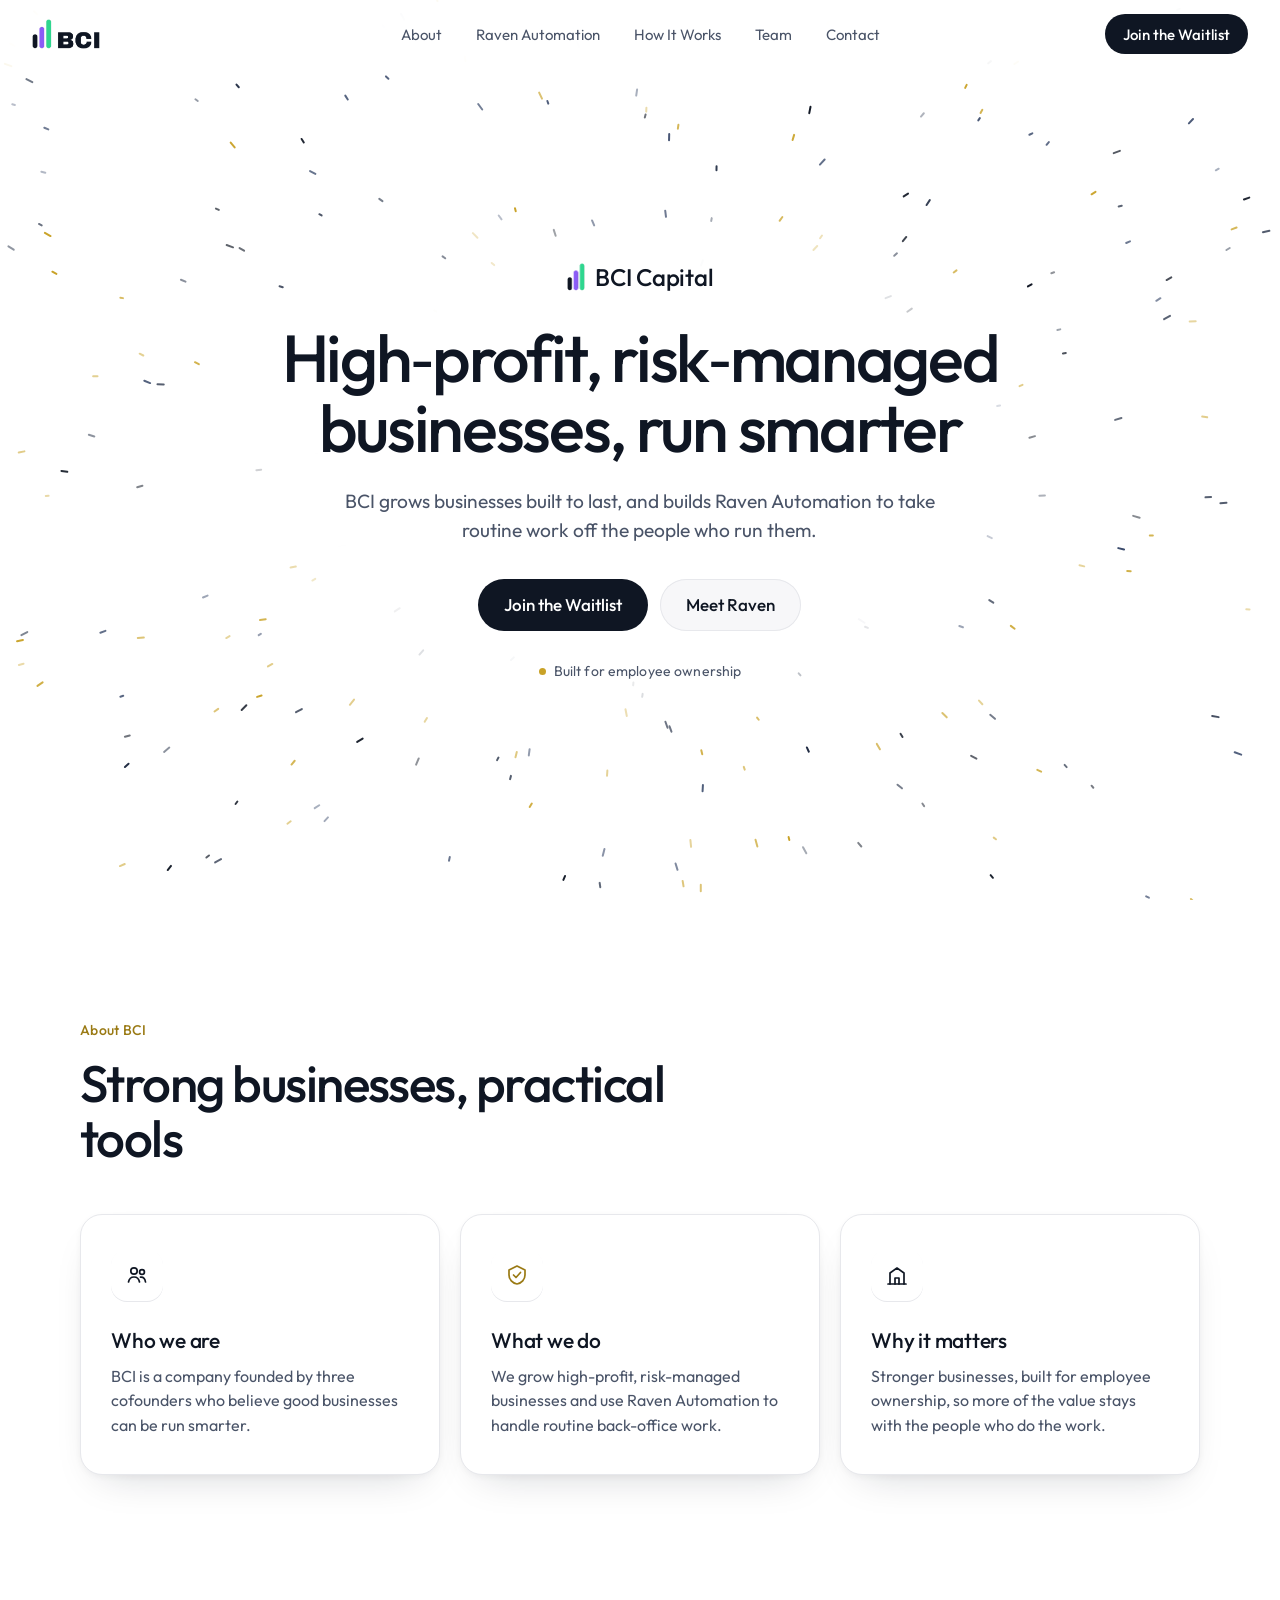
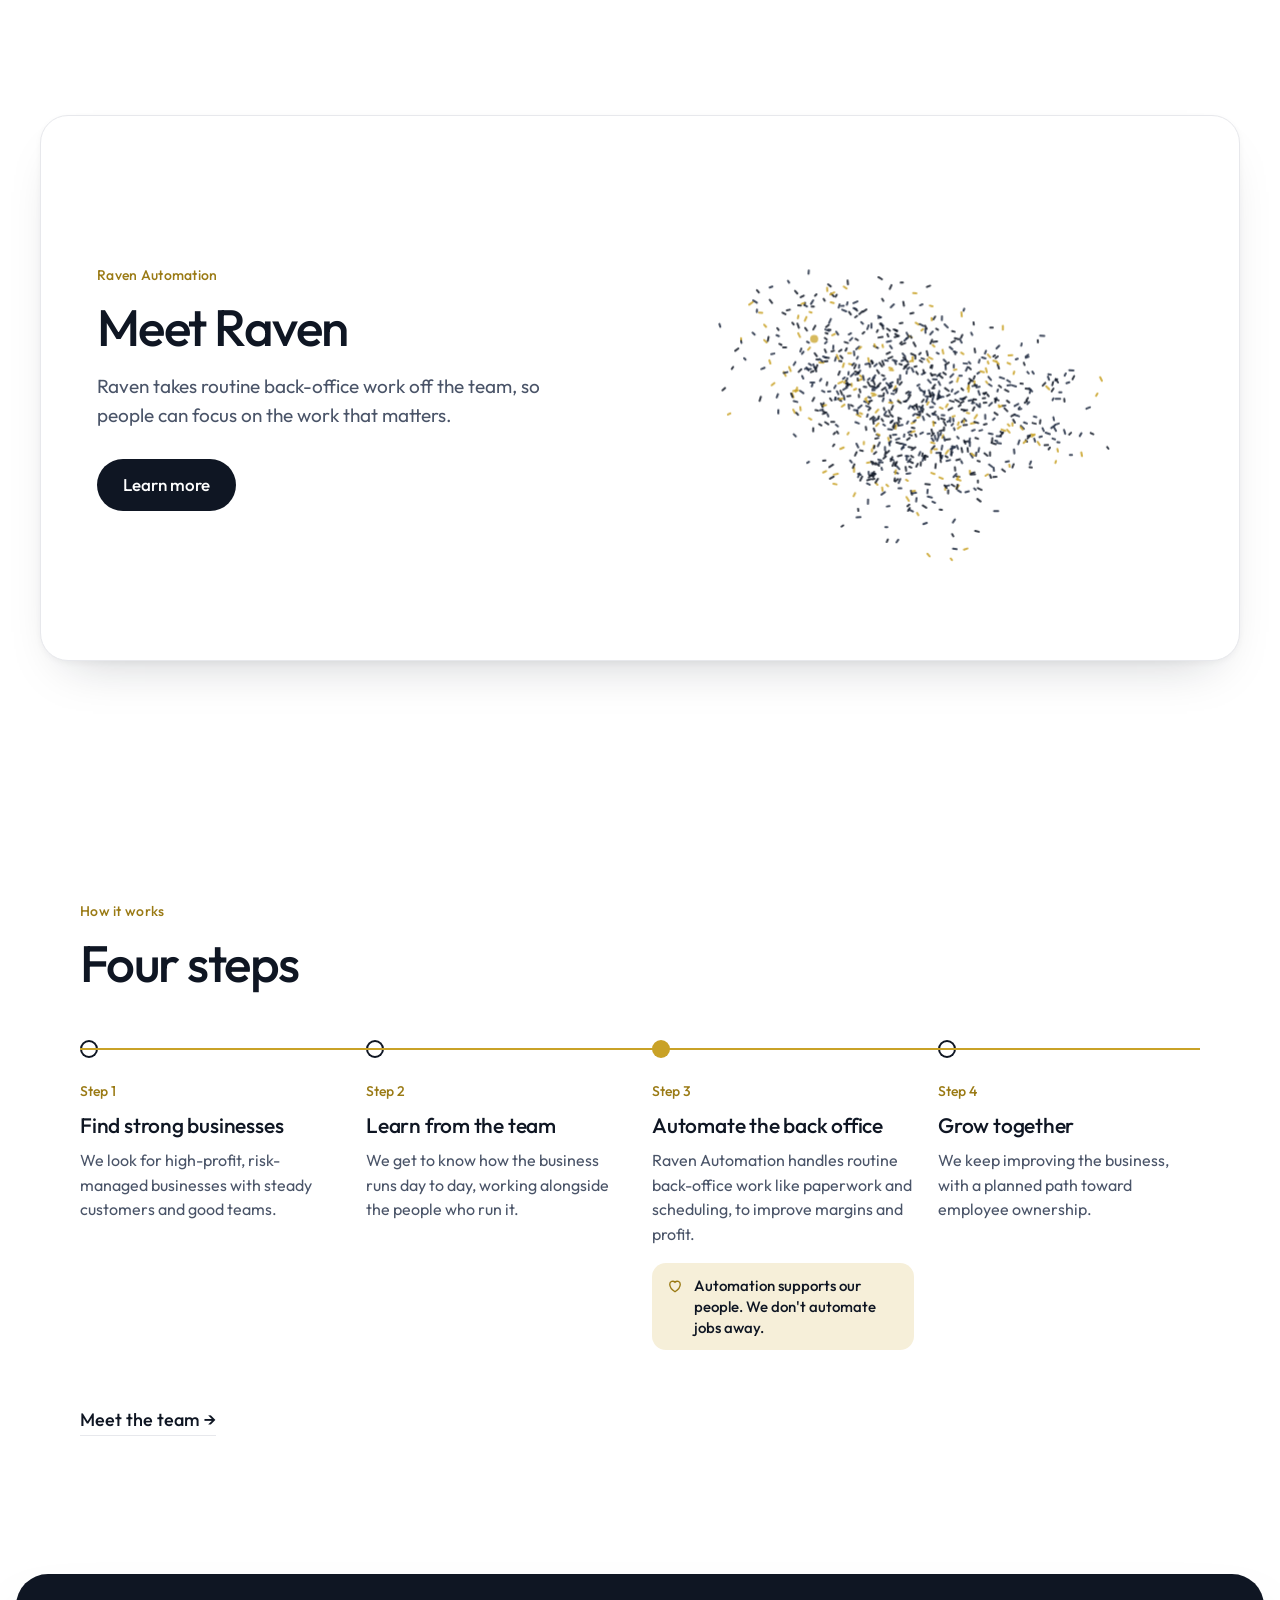
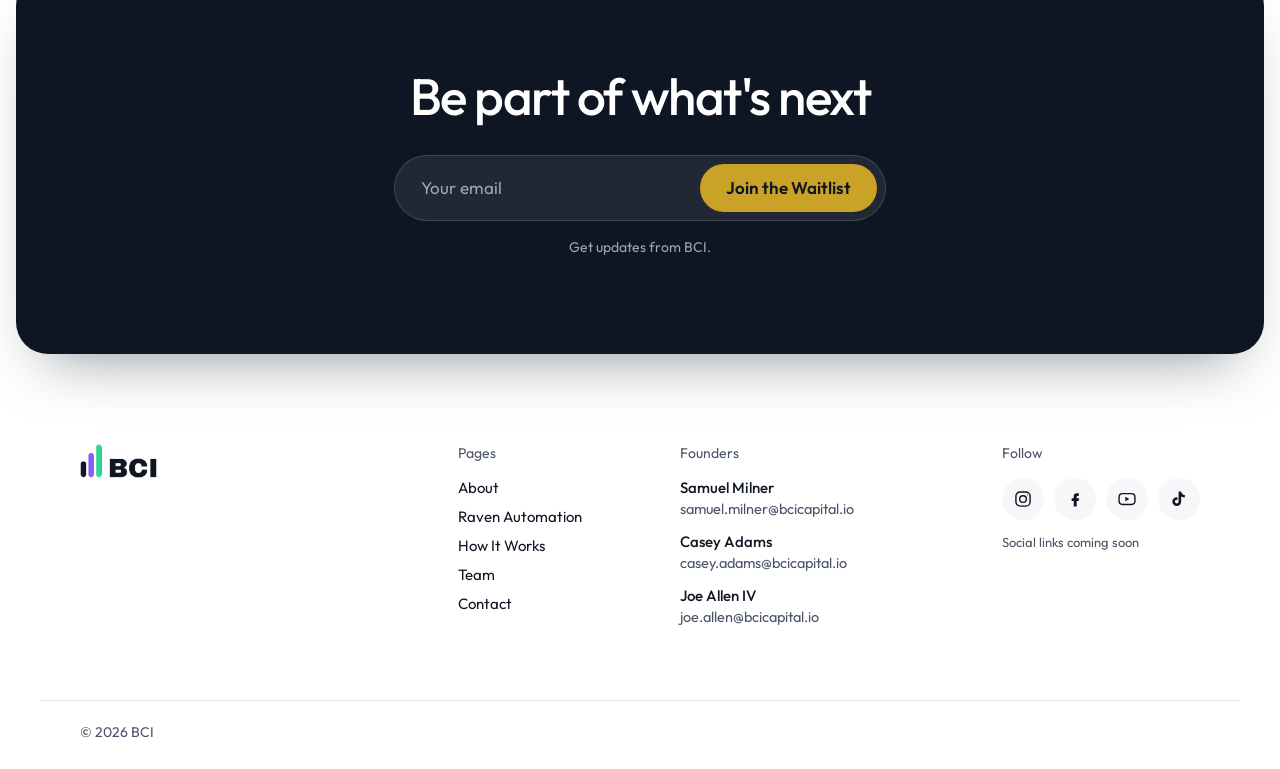
==== commit e018a2ec: "Home page v2: Antigravity-style redesign (namespaced in /home-v2/, other pages unchanged)" ====
--- a/index.html
+++ b/index.html
@@ -2,36 +2,12 @@
 <html lang="en">
 <head>
 <meta charset="utf-8">
-<meta name="color-scheme" content="light">
+<meta name="viewport" content="width=device-width, initial-scale=1, viewport-fit=cover">
+<title>BCI</title>
 <link rel="icon" type="image/png" href="/images/favicon.png">
-<meta name="viewport" content="width=device-width, initial-scale=1, viewport-fit=cover">
-<title>BCI — Future-proofing the economy with automation and employee ownership</title>
 <link rel="preconnect" href="https://fonts.googleapis.com"><link rel="preconnect" href="https://fonts.gstatic.com" crossorigin>
-<link href="https://fonts.googleapis.com/css2?family=Archivo:wght@500;600;700;800;900&family=Manrope:wght@400;500;600;700;800&family=JetBrains+Mono:wght@500;700&display=swap" rel="stylesheet">
-<link rel="stylesheet" href="/site.css">
-<style>
-.hero h1{max-width:11em}
-.system{display:grid;grid-template-columns:minmax(0,1fr) 168px minmax(0,1fr);gap:8px 28px;align-items:center;margin-top:36px;padding-top:26px;border-top:1px solid var(--line);max-width:980px}
-.system-title{font-family:"Archivo",sans-serif;font-weight:800;font-size:clamp(1.45rem,2.2vw,1.85rem);letter-spacing:-.02em;line-height:1.12;color:var(--ink);margin:0}
-.system-note{margin:8px 0 0;color:var(--ink2);font-size:1.02rem;line-height:1.45;max-width:28ch}
-.system-in{text-align:right}
-.system-in .system-note{margin-left:auto}
-.system-hinge{display:flex;flex-direction:column;align-items:center;gap:8px}
-.system-rails{display:flex;align-items:center;width:100%}
-.system-rail{flex:1;height:2px;background:var(--mint-fill)}
-.system-dot{width:9px;height:9px;margin:0 6px;background:var(--ink);transform:rotate(45deg)}
-.system-hinge-name{font-family:"JetBrains Mono",monospace;font-size:.72rem;font-weight:700;letter-spacing:.12em;text-transform:uppercase;color:var(--mint);text-align:center}
-@media(max-width:860px){
- .system{grid-template-columns:1fr;gap:0;max-width:none}
- .system-in,.system-out{text-align:left}
- .system-in .system-note{margin-left:0}
- .system-hinge{display:grid;grid-template-columns:18px 1fr;align-items:center;justify-items:start;gap:0 12px;padding:14px 0}
- .system-rails{grid-column:1;grid-row:1;flex-direction:column;width:9px;height:56px}
- .system-rail{width:2px;height:16px;flex:none}
- .system-dot{margin:3px 0}
- .system-hinge-name{grid-column:2;grid-row:1;text-align:left}
-}
-</style>
+<link href="https://fonts.googleapis.com/css2?family=Outfit:wght@300;400;500;600;700&display=swap" rel="stylesheet">
+<link rel="stylesheet" href="/home-v2/home.css">
 <script>
 (function(){
   var map = {
@@ -66,41 +42,128 @@
 </script>
 </head>
 <body>
-<header><div class="wrap nav">
- <a class="logo" href="/" aria-label="BCI home"><img class="logo-img" alt="BCI" src="/images/logo.png"></a>
- <nav>
-  <button id="tg" type="button" aria-label="Menu" aria-expanded="false" onclick="var m=document.getElementById('mn');var o=m.classList.toggle('open');this.setAttribute('aria-expanded', o?'true':'false')">☰</button>
-  <div class="menu" id="mn"><a class="l" href="/about/">About</a><a class="l" href="/automation/">Automation</a><a class="l" href="/our-model/">Our Model</a><a class="l" href="/team/">Team</a><a class="btn primary" href="/early-access/">Get early access</a></div>
- </nav>
-</div></header>
+<header class="nav" id="nav">
+  <div class="nav-in">
+    <a class="brand" href="/" aria-label="BCI home"><img src="/images/logo.png" alt="BCI"></a>
+    <nav class="links" id="links">
+      <a href="/about/">About</a>
+      <a href="/automation/">Raven Automation</a>
+      <a href="#how-it-works">How It Works</a>
+      <a href="/team/">Team</a>
+      <a href="/early-access/">Contact</a>
+    </nav>
+    <div class="nav-right">
+      <a class="btn btn-dark btn-sm" href="#waitlist">Join the Waitlist</a>
+      <button class="menu-btn" id="menuBtn" aria-label="Menu" aria-expanded="false"><span></span><span></span></button>
+    </div>
+  </div>
+</header>
+
 <main>
-<section class="hero" id="home"><div class="wrap">
- <div class="eyebrow">Not Wall Street. Main Street.</div>
- <h1>They kept the best deals locked up.<br><em>We open the door.</em></h1>
- <p class="lead">Our goal is to future-proof the economy through two things that work together. Practical automation takes the paperwork off a local crew, so the shop can keep serving its town as the work changes. Employee ownership, through an employee stock ownership plan, gives the people who run that shop a path to a stake in it — on top of a paycheck — so the value they build stays with them.</p>
- <div class="system">
-  <div class="system-in">
-   <div class="eyebrow">Automation</div>
-   <p class="system-title">Strengthens the operation</p>
-   <p class="system-note">Paperwork comes off the crew, so the shop can keep serving.</p>
+  <section class="hero">
+    <canvas id="particles" aria-hidden="true"></canvas>
+    <div class="hero-in">
+      <div class="hero-brand"><img src="/home-v2/logo-icon.png" alt=""><span>BCI Capital</span></div>
+      <h1>High&#8209;profit, risk&#8209;managed <br class="br-d">businesses, run smarter</h1>
+      <p class="sub">BCI grows businesses built to last, and builds Raven Automation to take routine work off the people who run them.</p>
+      <div class="cta-row">
+        <a class="btn btn-dark" href="#waitlist">Join the Waitlist</a>
+        <a class="btn btn-light" href="#meet-raven">Meet Raven</a>
+      </div>
+      <p class="trust"><span class="dot"></span>Built for employee ownership</p>
+    </div>
+  </section>
+
+  <section class="section" id="about-bci">
+    <div class="wrap">
+      <p class="eyebrow reveal">About BCI</p>
+      <h2 class="reveal">Strong businesses, practical tools</h2>
+      <div class="cards">
+        <article class="card reveal">
+          <div class="icon"><svg viewBox="0 0 24 24"><circle cx="9" cy="8" r="3.2"/><path d="M3.5 19c.6-3.2 2.8-5 5.5-5s4.9 1.8 5.5 5"/><circle cx="17" cy="9" r="2.4"/><path d="M15.5 14.2c2.6-.3 4.5 1.3 5 4.8"/></svg></div>
+          <h3>Who we are</h3>
+          <p>BCI is a company founded by three cofounders who believe good businesses can be run smarter.</p>
+        </article>
+        <article class="card reveal">
+          <div class="icon"><svg viewBox="0 0 24 24"><path d="M12 3l8 4v5c0 4.5-3.4 8.3-8 9-4.6-.7-8-4.5-8-9V7l8-4z"/><path d="M8.5 12l2.5 2.5 4.5-5"/></svg></div>
+          <h3>What we do</h3>
+          <p>We grow high-profit, risk-managed businesses and use Raven Automation to handle routine back-office work.</p>
+        </article>
+        <article class="card reveal">
+          <div class="icon"><svg viewBox="0 0 24 24"><path d="M3 21h18"/><path d="M5 21V10l7-5 7 5v11"/><path d="M10 21v-6h4v6"/></svg></div>
+          <h3>Why it matters</h3>
+          <p>Stronger businesses, built for employee ownership, so more of the value stays with the people who do the work.</p>
+        </article>
+      </div>
+    </div>
+  </section>
+
+  <section class="section raven" id="meet-raven">
+    <div class="wrap raven-teaser reveal">
+      <div class="raven-copy">
+        <p class="eyebrow">Raven Automation</p>
+        <h2>Meet Raven</h2>
+        <p class="lead">Raven takes routine back-office work off the team, so people can focus on the work that matters.</p>
+        <a class="btn btn-dark" href="/automation/">Learn more</a>
+      </div>
+      <div class="raven-art"><canvas id="ravenCanvas" aria-label="Animated particles forming a raven"></canvas></div>
+    </div>
+  </section>
+
+  <section class="section" id="how-it-works">
+    <div class="wrap">
+      <p class="eyebrow reveal">How it works</p>
+      <h2 class="reveal">Four steps</h2>
+      <ol class="timeline" id="timeline">
+        <li class="tl-step"><span class="tl-dot"></span><span class="n">Step 1</span><h3>Find strong businesses</h3><p>We look for high-profit, risk-managed businesses with steady customers and good teams.</p></li>
+        <li class="tl-step"><span class="tl-dot"></span><span class="n">Step 2</span><h3>Learn from the team</h3><p>We get to know how the business runs day to day, working alongside the people who run it.</p></li>
+        <li class="tl-step"><span class="tl-dot"></span><span class="n">Step 3</span><h3>Automate the back office</h3><p>Raven Automation handles routine back-office work like paperwork and scheduling, to improve margins and profit.</p>
+          <p class="jobs-note"><svg viewBox="0 0 24 24"><path d="M12 21s-7-4.4-7-10a4 4 0 0 1 7-2.6A4 4 0 0 1 19 11c0 5.6-7 10-7 10z"/></svg>Automation supports our people. We don't automate jobs away.</p></li>
+        <li class="tl-step"><span class="tl-dot"></span><span class="n">Step 4</span><h3>Grow together</h3><p>We keep improving the business, with a planned path toward employee ownership.</p></li>
+      </ol>
+      <p class="team-link reveal"><a href="/team/">Meet the team <span>&rarr;</span></a></p>
+    </div>
+  </section>
+
+  <!-- Numbers section intentionally left out until real, verified numbers exist. -->
+
+  <section class="final" id="waitlist">
+    <div class="final-in reveal">
+      <div class="final-copy">
+        <h2>Be part of what's next</h2>
+        <form class="waitlist" onsubmit="return false" aria-label="Waitlist signup (preview, not connected)">
+          <input type="email" placeholder="Your email" aria-label="Email address">
+          <button class="btn btn-gold" type="submit">Join the Waitlist</button>
+        </form>
+        <p class="form-note">Get updates from BCI.</p>
+      </div>
+    </div>
+  </section>
+</main>
+
+<footer class="foot" id="site-footer">
+  <div class="wrap foot-top">
+    <div class="foot-brand"><img src="/images/logo.png" alt="BCI"></div>
+    <div class="foot-cols">
+      <div><h4>Pages</h4><a href="/about/">About</a><a href="/automation/">Raven Automation</a><a href="#how-it-works">How It Works</a><a href="/team/">Team</a><a href="/early-access/">Contact</a></div>
+      <div><h4>Founders</h4>
+        <span class="fe"><b>Samuel Milner</b><a href="mailto:samuel.milner@bcicapital.io">samuel.milner@bcicapital.io</a></span>
+        <span class="fe"><b>Casey Adams</b><a href="mailto:casey.adams@bcicapital.io">casey.adams@bcicapital.io</a></span>
+        <span class="fe"><b>Joe Allen IV</b><a href="mailto:joe.allen@bcicapital.io">joe.allen@bcicapital.io</a></span>
+      </div>
+      <div><h4>Follow</h4>
+        <div class="socials">
+          <a href="#" aria-label="Instagram (link coming soon)"><svg viewBox="0 0 24 24"><rect x="3.5" y="3.5" width="17" height="17" rx="5"/><circle cx="12" cy="12" r="4"/><circle cx="17.2" cy="6.8" r=".6" class="f"/></svg></a>
+          <a href="#" aria-label="Facebook (link coming soon)"><svg viewBox="0 0 24 24"><path d="M14 8.5h2.5V5H14c-2.2 0-3.5 1.5-3.5 3.7V11H8v3.4h2.5V21H14v-6.6h2.4l.5-3.4H14V9.2c0-.4.3-.7.7-.7z" class="f"/></svg></a>
+          <a href="#" aria-label="YouTube (link coming soon)"><svg viewBox="0 0 24 24"><rect x="2.5" y="5.5" width="19" height="13" rx="4"/><path d="M10 9.2v5.6l4.8-2.8z" class="f"/></svg></a>
+          <a href="#" aria-label="TikTok (link coming soon)"><svg viewBox="0 0 24 24"><path d="M14.5 3c.4 2.4 1.9 3.9 4.5 4.2v3.1c-1.6 0-3.1-.5-4.4-1.4v6.2a5.3 5.3 0 1 1-5.3-5.3c.3 0 .6 0 .9.1v3.2a2.2 2.2 0 1 0 1.3 2V3h3z" class="f"/></svg></a>
+        </div>
+        <p class="ph-note">Social links coming soon</p>
+      </div>
+    </div>
   </div>
-  <div class="system-hinge">
-   <div class="system-rails" aria-hidden="true"><span class="system-rail"></span><span class="system-dot"></span><span class="system-rail"></span></div>
-   <div class="system-hinge-name">The same shop</div>
-  </div>
-  <div class="system-out">
-   <div class="eyebrow">Employee ownership</div>
-   <p class="system-title">Keeps the value</p>
-   <p class="system-note">With the people who do the work, on top of a paycheck.</p>
-  </div>
- </div>
- <div class="cta"><a class="btn primary" href="/automation/">Automation</a><a class="btn ghost" href="/our-model/">Our Model</a></div>
-</div></section>
-</main>
-<footer><div class="wrap f">
- <div><img class="logo-img" alt="BCI" src="/images/logo.png"><br>Not Wall Street. Main Street.<br>Future-proofing the economy — with practical automation and an employee stock ownership plan. Built to stay independent.</div>
- <div><a href="/early-access/">Get early access</a><br>© 2026 BCI</div>
-</div></footer>
-
+  <div class="wrap foot-bottom"><span>&copy; 2026 BCI</span></div>
+</footer>
+<script src="/home-v2/home.js"></script>
 </body>
 </html>
--- a/home-v2/home.css
+++ b/home-v2/home.css
@@ -0,0 +1,179 @@
+:root{--navy:#0F1623;--navy2:#1D2940;--gold:#C9A227;--gold-d:#9A7A14;--gold-l:#F6EFD9;--ink:#0F1623;--ink2:#4A5468;--line:#E7E8EC;--soft:#F7F7F9;--r:22px}
+*{box-sizing:border-box}html{scroll-behavior:smooth}
+body{margin:0;font-family:"Outfit",system-ui,sans-serif;color:var(--ink);background:#fff;-webkit-font-smoothing:antialiased}
+a{color:inherit;text-decoration:none}img{display:block}
+.wrap{max-width:1200px;margin:0 auto;padding:0 40px}
+.btn{display:inline-flex;align-items:center;justify-content:center;height:52px;padding:0 26px;border-radius:999px;font-weight:500;font-size:17px;transition:transform .2s,background .2s,box-shadow .2s;white-space:nowrap}
+.btn:hover{transform:translateY(-1px)}
+.btn-sm{height:40px;padding:0 18px;font-size:15px}
+.btn-dark{background:var(--navy);color:#fff}.btn-dark:hover{background:var(--navy2)}
+.btn-light{background:var(--soft);color:var(--ink);box-shadow:inset 0 0 0 1px var(--line)}.btn-light:hover{background:#eef0f3}
+.btn-gold{background:var(--gold);color:var(--navy);font-weight:600}.btn-gold:hover{background:#d8b23a}
+/* nav */
+.nav{position:fixed;top:0;left:0;right:0;z-index:50;background:rgba(255,255,255,.86);backdrop-filter:saturate(180%) blur(14px);border-bottom:1px solid transparent;transition:border-color .2s}
+.nav.scrolled{border-bottom-color:var(--line)}
+.nav-in{max-width:1360px;margin:0 auto;height:68px;padding:0 32px;display:grid;grid-template-columns:1fr auto 1fr;align-items:center}
+.brand img{height:30px;width:auto}
+.links{display:flex;gap:6px}
+.links a{font-size:15px;color:var(--ink2);padding:8px 14px;border-radius:999px;transition:background .2s,color .2s}
+.links a:hover{background:var(--soft);color:var(--ink)}
+.nav-right{display:flex;justify-content:flex-end;align-items:center;gap:10px}
+.menu-btn{display:none;width:40px;height:40px;border:0;border-radius:50%;background:var(--soft);cursor:pointer;position:relative}
+.menu-btn span{position:absolute;left:12px;right:12px;height:1.6px;background:var(--ink);transition:transform .2s}
+.menu-btn span:first-child{top:16px}.menu-btn span:last-child{top:23px}
+/* hero */
+.hero{position:relative;min-height:100vh;min-height:100svh;display:flex;align-items:center;justify-content:center;overflow:hidden;padding:110px 24px 70px}
+#particles{position:absolute;inset:0;width:100%;height:100%}
+.hero-in{position:relative;text-align:center;max-width:980px;pointer-events:none}
+.hero-in a{pointer-events:auto}
+.hero-brand{display:inline-flex;align-items:center;gap:10px;font-size:24px;font-weight:500;letter-spacing:-.01em;margin-bottom:26px;background:rgba(255,255,255,.75);padding:4px 10px;border-radius:12px}
+.hero-brand img{height:28px;width:auto}
+h1{font-size:clamp(40px,5.2vw,76px);line-height:1.06;letter-spacing:-.035em;font-weight:500;margin:0 auto 24px;max-width:20ch}
+.sub{font-size:clamp(17px,1.5vw,20px);line-height:1.5;color:var(--ink2);max-width:640px;margin:0 auto 34px;font-weight:400}
+.cta-row{display:flex;gap:12px;justify-content:center;flex-wrap:wrap}
+.trust{margin:30px 0 0;font-size:14px;color:var(--ink2);display:inline-flex;align-items:center;gap:8px;letter-spacing:.01em}
+.trust .dot{width:7px;height:7px;border-radius:50%;background:var(--gold)}
+/* sections */
+.section{padding:120px 0}
+.eyebrow{font-size:14px;font-weight:500;color:var(--gold-d);margin:0 0 14px;letter-spacing:.02em}
+h2{font-size:clamp(34px,4vw,54px);line-height:1.08;letter-spacing:-.03em;font-weight:500;margin:0 0 48px;max-width:18ch}
+h3{font-size:21px;font-weight:500;letter-spacing:-.01em;margin:0 0 10px;line-height:1.25}
+p{line-height:1.55}
+.cards{display:grid;grid-template-columns:repeat(3,1fr);gap:20px}
+.card{background:var(--soft);border-radius:var(--r);padding:34px 30px 36px;transition:transform .3s,box-shadow .3s}
+.card:hover{transform:translateY(-4px);box-shadow:0 18px 40px -24px rgba(15,22,35,.35)}
+.card p{color:var(--ink2);margin:0;font-size:16px}
+.icon{width:52px;height:52px;border-radius:16px;background:#fff;display:grid;place-items:center;margin-bottom:26px;box-shadow:0 1px 0 var(--line)}
+.icon svg{width:24px;height:24px;fill:none;stroke:var(--navy);stroke-width:1.7;stroke-linecap:round;stroke-linejoin:round}
+.card:nth-child(2) .icon svg{stroke:var(--gold-d)}
+/* raven */
+.raven{background:linear-gradient(180deg,#fff 0,var(--soft) 100%)}
+.raven-grid{display:grid;grid-template-columns:1fr 1.15fr;gap:64px;align-items:center}
+.raven h2{margin-bottom:22px}
+.lead{font-size:19px;color:var(--ink2);margin:0 0 26px;max-width:46ch}
+.ticks{list-style:none;padding:0;margin:0 0 34px}
+.ticks li{padding:12px 0 12px 34px;position:relative;border-top:1px solid var(--line);font-size:17px}
+.ticks li:last-child{border-bottom:1px solid var(--line)}
+.ticks li:before{content:"";position:absolute;left:4px;top:19px;width:12px;height:12px;border-radius:50%;background:var(--gold-l);box-shadow:inset 0 0 0 3px var(--gold)}
+.mock{position:relative;background:var(--navy);border-radius:24px;padding:0 0 6px;box-shadow:0 40px 80px -40px rgba(15,22,35,.55);color:#DCE2EC;overflow:hidden}
+.sample{position:absolute;top:14px;right:16px;background:var(--gold);color:var(--navy);font-size:12px;font-weight:600;letter-spacing:.08em;text-transform:uppercase;padding:5px 11px;border-radius:999px;z-index:2}
+.mock-bar{display:flex;align-items:center;gap:7px;padding:16px 18px;border-bottom:1px solid rgba(255,255,255,.08)}
+.mock-bar i{width:10px;height:10px;border-radius:50%;background:rgba(255,255,255,.18)}
+.mock-bar b{font-weight:500;font-size:14px;margin-left:12px;color:#fff}
+.mock-body{display:grid;grid-template-columns:150px 1fr;min-height:330px}
+.mock-side{border-right:1px solid rgba(255,255,255,.08);padding:18px 12px;display:flex;flex-direction:column;gap:4px}
+.mock-side span{font-size:14px;padding:8px 12px;border-radius:10px;color:#9AA6BA}
+.mock-side .on{background:rgba(201,162,39,.16);color:#F1D98A}
+.mock-main{padding:20px 22px}
+.mock-title{margin:0 0 14px;font-size:16px;color:#fff;font-weight:500}
+.row{display:flex;justify-content:space-between;align-items:center;padding:13px 14px;border-radius:12px;background:rgba(255,255,255,.04);margin-bottom:8px;font-size:14.5px}
+.row.faint{opacity:.55}
+.row em{font-style:normal;font-size:12.5px;padding:4px 10px;border-radius:999px}
+.ok{background:rgba(64,200,140,.14);color:#7FE0B5}.draft{background:rgba(255,255,255,.08);color:#C3CBD8}.review{background:rgba(201,162,39,.2);color:#F1D98A}
+/* steps */
+.steps{display:grid;grid-template-columns:repeat(3,1fr);gap:20px;counter-reset:s}
+.step{border-top:1px solid var(--ink);padding-top:26px}
+.step .n{display:block;font-size:15px;color:var(--gold-d);margin-bottom:40px;font-weight:500}
+.step p{color:var(--ink2);margin:0;max-width:32ch}
+/* team */
+.team{padding-top:40px}
+.people{display:grid;grid-template-columns:repeat(3,1fr);gap:20px}
+.person{display:flex;align-items:center;gap:18px;border:1px solid var(--line);border-radius:var(--r);padding:24px}
+.person h3{margin:0 0 2px}.person p{margin:0;color:var(--ink2)}
+.av{width:58px;height:58px;border-radius:50%;background:var(--navy);color:#fff;display:grid;place-items:center;font-weight:500;font-size:18px;flex:none;letter-spacing:.02em}
+.person:nth-child(2) .av{background:var(--gold);color:var(--navy)}
+.person:nth-child(3) .av{background:var(--navy2)}
+/* final */
+.final{padding:0 16px}
+.final-in{position:relative;background:var(--navy);border-radius:32px;overflow:hidden;min-height:440px;display:grid;place-items:center;max-width:1408px;margin:0 auto}
+#particles2{position:absolute;inset:0;width:100%;height:100%}
+.final-copy{position:relative;text-align:center;padding:80px 24px;pointer-events:none}
+.final-copy a{pointer-events:auto}
+.final h2{color:#fff;margin:0 auto 34px;max-width:16ch}
+/* footer */
+.foot{padding:90px 0 0}
+.foot-top{display:grid;grid-template-columns:1.2fr 1.5fr;gap:40px}
+.foot-tag{font-size:26px;letter-spacing:-.02em;margin:0;max-width:20ch;line-height:1.25}
+.foot-cols{display:grid;grid-template-columns:repeat(3,1fr);gap:24px}
+.foot-cols h4{font-size:14px;font-weight:400;color:var(--ink2);margin:0 0 16px}
+.foot-cols a,.foot-cols span{display:block;font-size:15px;margin-bottom:10px}
+.foot-cols a:hover{color:var(--gold-d)}
+.ph{color:var(--ink2)}
+.wordmark{font-weight:600;font-size:clamp(140px,34vw,470px);line-height:.8;letter-spacing:-.06em;text-align:center;color:var(--navy);margin:70px 0 0;padding-bottom:40px;user-select:none}
+.foot-bottom{border-top:1px solid var(--line);display:flex;justify-content:space-between;padding-top:22px;padding-bottom:28px;font-size:14px;color:var(--ink2)}
+.foot-bottom a{margin-left:22px}
+/* reveal */
+.reveal{opacity:0;transform:translateY(22px);transition:opacity .8s ease,transform .8s ease}
+.reveal.in{opacity:1;transform:none}
+/* mobile */
+@media(max-width:980px){
+ .links{display:none;position:absolute;top:68px;left:0;right:0;background:#fff;flex-direction:column;padding:10px 20px 20px;border-bottom:1px solid var(--line)}
+ .links.open{display:flex}
+ .links a{font-size:18px;padding:12px 8px}
+ .menu-btn{display:block}
+ .nav-in{grid-template-columns:auto 1fr;padding:0 20px}
+ .raven-grid{grid-template-columns:1fr;gap:48px}
+ .cards,.steps,.people{grid-template-columns:1fr}
+ .foot-top{grid-template-columns:1fr}
+}
+@media(max-width:600px){
+ .wrap{padding:0 22px}
+ .nav-right .btn-sm{height:36px;padding:0 14px;font-size:14px}
+ .brand img{height:26px}
+ .hero{padding:100px 20px 50px}
+ .hero-brand{font-size:20px;margin-bottom:20px}.hero-brand img{height:24px}
+ .cta-row{flex-direction:column;align-items:stretch;max-width:320px;margin:0 auto}
+ .section{padding:84px 0}
+ h2{margin-bottom:34px}
+ .step .n{margin-bottom:20px}
+ .mock-body{grid-template-columns:1fr}.mock-side{display:none}
+ .final-in{border-radius:24px;min-height:380px}
+ .foot-cols{grid-template-columns:1fr 1fr}
+ .foot-bottom{flex-direction:column;gap:10px}.foot-bottom a{margin:0 18px 0 0}
+}
+@media(prefers-reduced-motion:reduce){.reveal{opacity:1;transform:none;transition:none}}
+@media(max-width:600px){.br-d{display:none}}
+@media(max-width:600px){h1{font-size:40px;max-width:11ch}}
+/* v2 */
+.card{background:#fff;box-shadow:0 2px 6px rgba(15,22,35,.04),0 18px 40px -22px rgba(15,22,35,.22);border:1px solid var(--line)}
+.raven{background:#fff}
+.raven-teaser{display:grid;grid-template-columns:1fr 1.1fr;gap:56px;align-items:center;background:#fff;border:1px solid var(--line);border-radius:28px;padding:56px 56px;box-shadow:0 2px 6px rgba(15,22,35,.04),0 24px 50px -28px rgba(15,22,35,.25)}
+.raven-teaser h2{margin-bottom:16px}.raven-teaser .lead{margin-bottom:28px}
+.raven-art{position:relative;aspect-ratio:5/4;width:100%}
+#ravenCanvas{position:absolute;inset:0;width:100%;height:100%}
+.timeline{list-style:none;margin:0;padding:0;display:grid;grid-template-columns:repeat(4,1fr);gap:24px;position:relative}
+.timeline:before{content:"";position:absolute;top:8px;left:0;right:0;height:2px;background:var(--line)}
+.timeline:after{content:"";position:absolute;top:8px;left:0;height:2px;width:0;background:var(--gold);transition:width 1.6s ease}
+.timeline.in:after{width:100%}
+.tl-step{position:relative;padding-top:42px;opacity:0;transform:translateY(22px);transition:opacity .7s ease,transform .7s ease}
+.timeline.in .tl-step{opacity:1;transform:none}
+.timeline.in .tl-step:nth-child(2){transition-delay:.3s}.timeline.in .tl-step:nth-child(3){transition-delay:.6s}.timeline.in .tl-step:nth-child(4){transition-delay:.9s}
+.tl-dot{position:absolute;top:0;left:0;width:18px;height:18px;border-radius:50%;background:#fff;box-shadow:inset 0 0 0 2px var(--navy)}
+.tl-step:nth-child(3) .tl-dot{background:var(--gold);box-shadow:none}
+.tl-step .n{display:block;font-size:14px;color:var(--gold-d);margin-bottom:12px;font-weight:500}
+.tl-step p{color:var(--ink2);margin:0;font-size:16px}
+.jobs-note{margin-top:16px!important;display:flex;gap:10px;align-items:flex-start;background:var(--gold-l);color:var(--navy)!important;border-radius:14px;padding:12px 14px;font-size:15px!important;font-weight:500;line-height:1.4}
+.jobs-note svg{width:18px;height:18px;flex:none;margin-top:1px;fill:none;stroke:var(--gold-d);stroke-width:1.8}
+.team-link{margin:56px 0 0}.team-link a{font-size:18px;font-weight:500;border-bottom:1px solid var(--line);padding-bottom:4px}.team-link a:hover{color:var(--gold-d)}
+.final{padding:20px 16px 0}
+.final-in{background:var(--navy);min-height:380px;box-shadow:0 30px 60px -30px rgba(15,22,35,.5)}
+.final h2{margin-bottom:30px}
+.waitlist{display:flex;gap:10px;background:rgba(255,255,255,.08);padding:8px;border-radius:999px;max-width:520px;margin:0 auto;pointer-events:auto;border:1px solid rgba(255,255,255,.14)}
+.waitlist input{flex:1;min-width:0;background:transparent;border:0;outline:0;color:#fff;font:inherit;font-size:17px;padding:0 18px}
+.waitlist input::placeholder{color:#9AA6BA}
+.waitlist .btn{height:48px;border:0;cursor:pointer;font-family:inherit}
+.form-note{color:#9AA6BA;font-size:14px;margin:16px 0 0}
+.foot{padding:90px 0 0}
+.foot-top{grid-template-columns:1fr 2.2fr}
+.foot-brand img{height:34px;width:auto}
+.foot-cols{grid-template-columns:1fr 1.5fr 1fr}
+.fe{display:block;margin-bottom:14px!important}.fe b{display:block;font-weight:500;font-size:15px;margin-bottom:2px}.fe a{color:var(--ink2);margin:0!important;font-size:14.5px!important}
+.ph-tag{display:inline-block!important;font-size:12.5px!important;background:var(--gold-l);color:var(--gold-d);padding:2px 9px;border-radius:999px;margin:0!important}
+.socials{display:flex;gap:10px}
+.socials a{width:42px;height:42px;border-radius:50%;display:grid!important;place-items:center;background:var(--soft);margin:0!important;transition:background .2s}
+.socials a:hover{background:var(--gold-l)}
+.socials svg{width:20px;height:20px;fill:none;stroke:var(--navy);stroke-width:1.7}.socials svg .f{fill:var(--navy);stroke:none}
+.ph-note{font-size:13px;color:var(--ink2);margin:12px 0 0}
+.foot-bottom{margin-top:60px}
+@media(max-width:980px){.raven-teaser{grid-template-columns:1fr;padding:36px 28px;gap:28px}.timeline{grid-template-columns:1fr;gap:34px;padding-left:34px}.timeline:before,.timeline:after{top:0;bottom:0;left:8px;right:auto;width:2px;height:auto}.timeline:after{height:0;bottom:auto}.timeline.in:after{height:100%;width:2px}.tl-step{padding-top:0}.tl-dot{left:-34px}.foot-cols{grid-template-columns:1fr}}
+@media(max-width:600px){.waitlist{flex-direction:column;border-radius:22px}.waitlist input{height:48px}.foot-cols{grid-template-columns:1fr}}
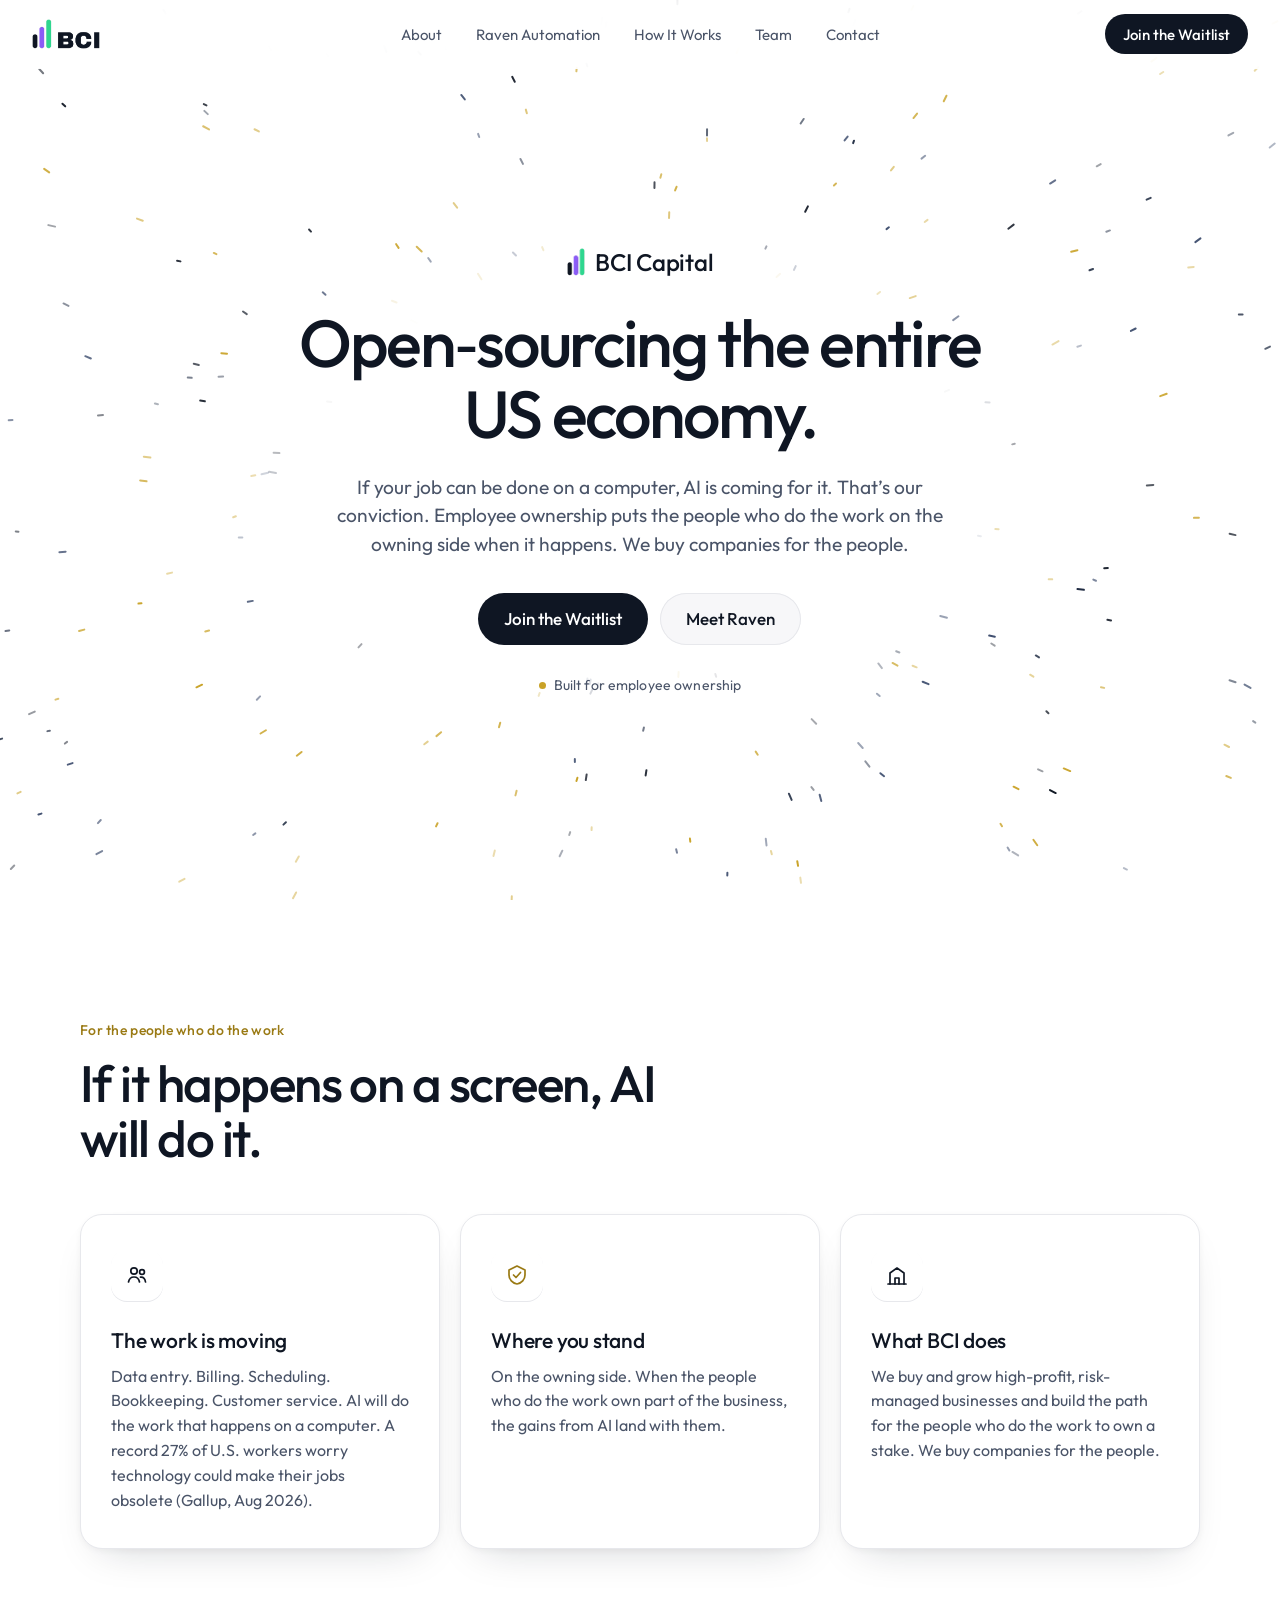
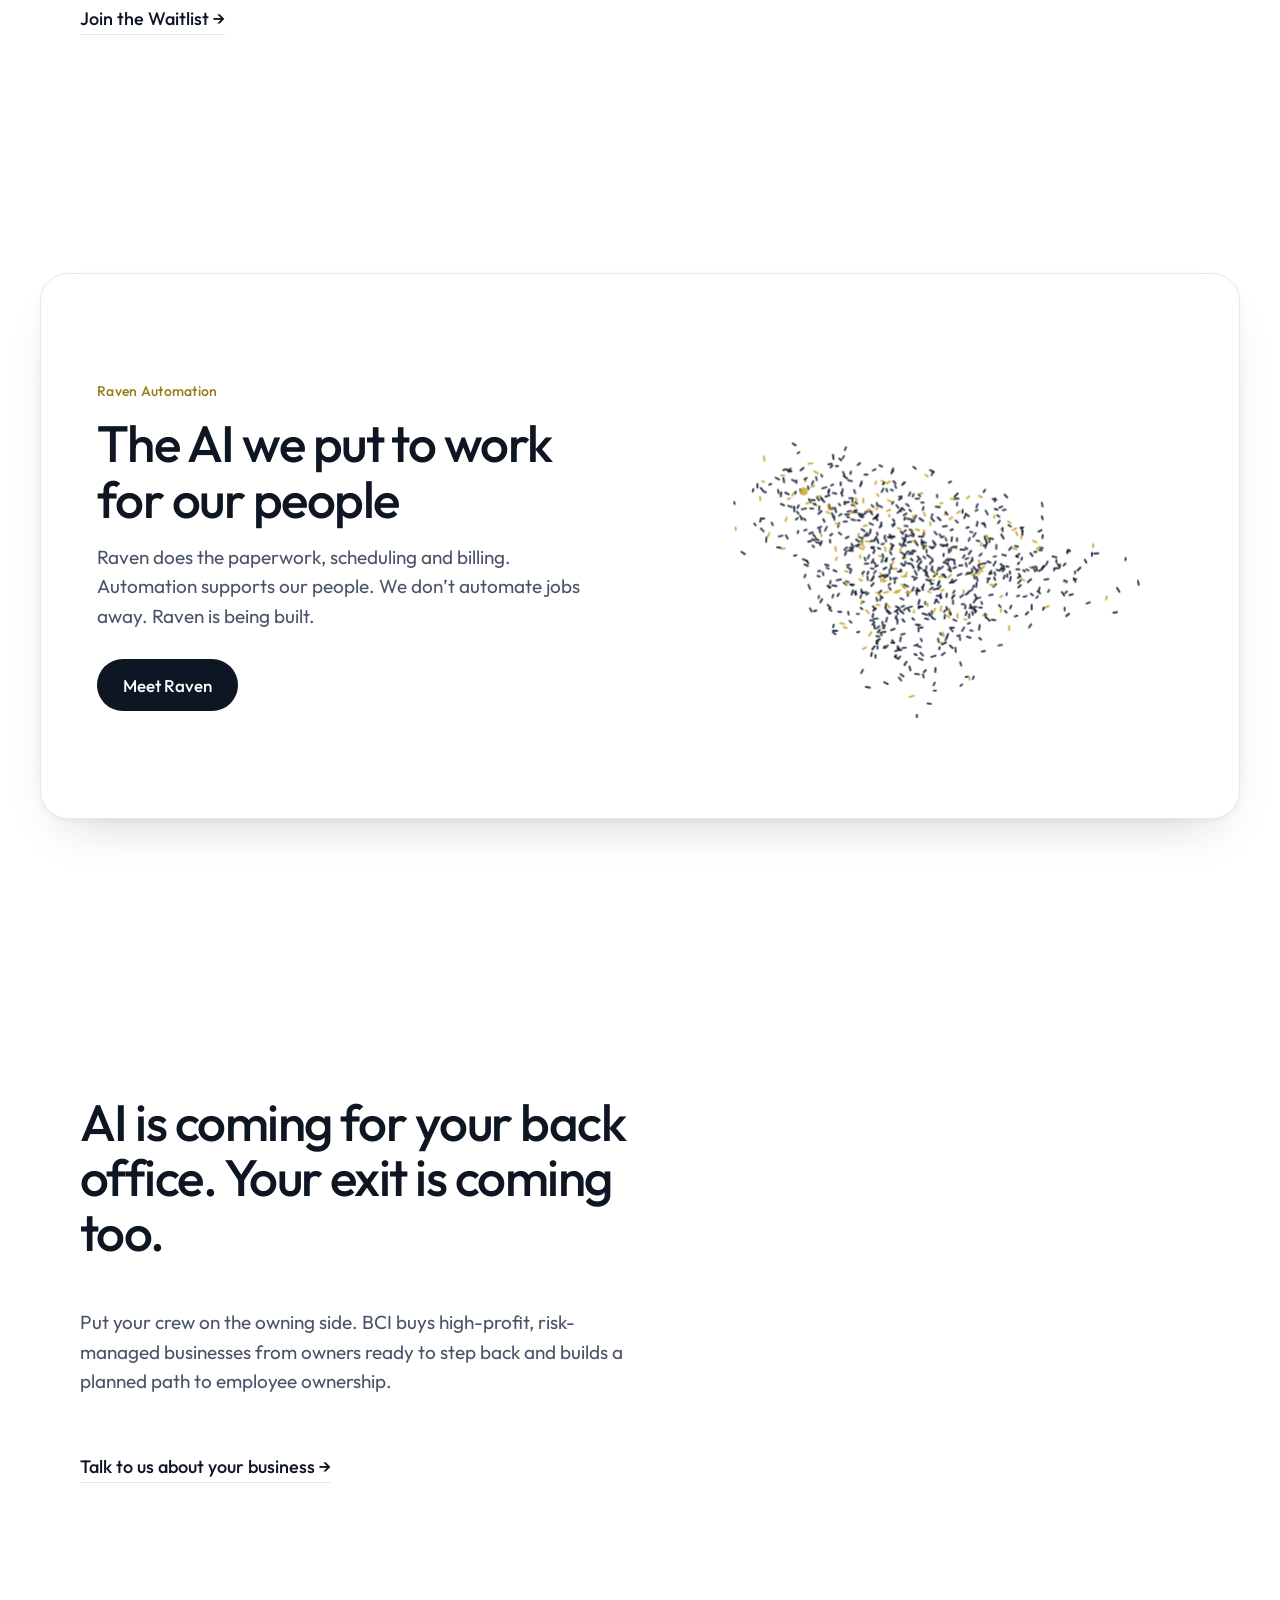
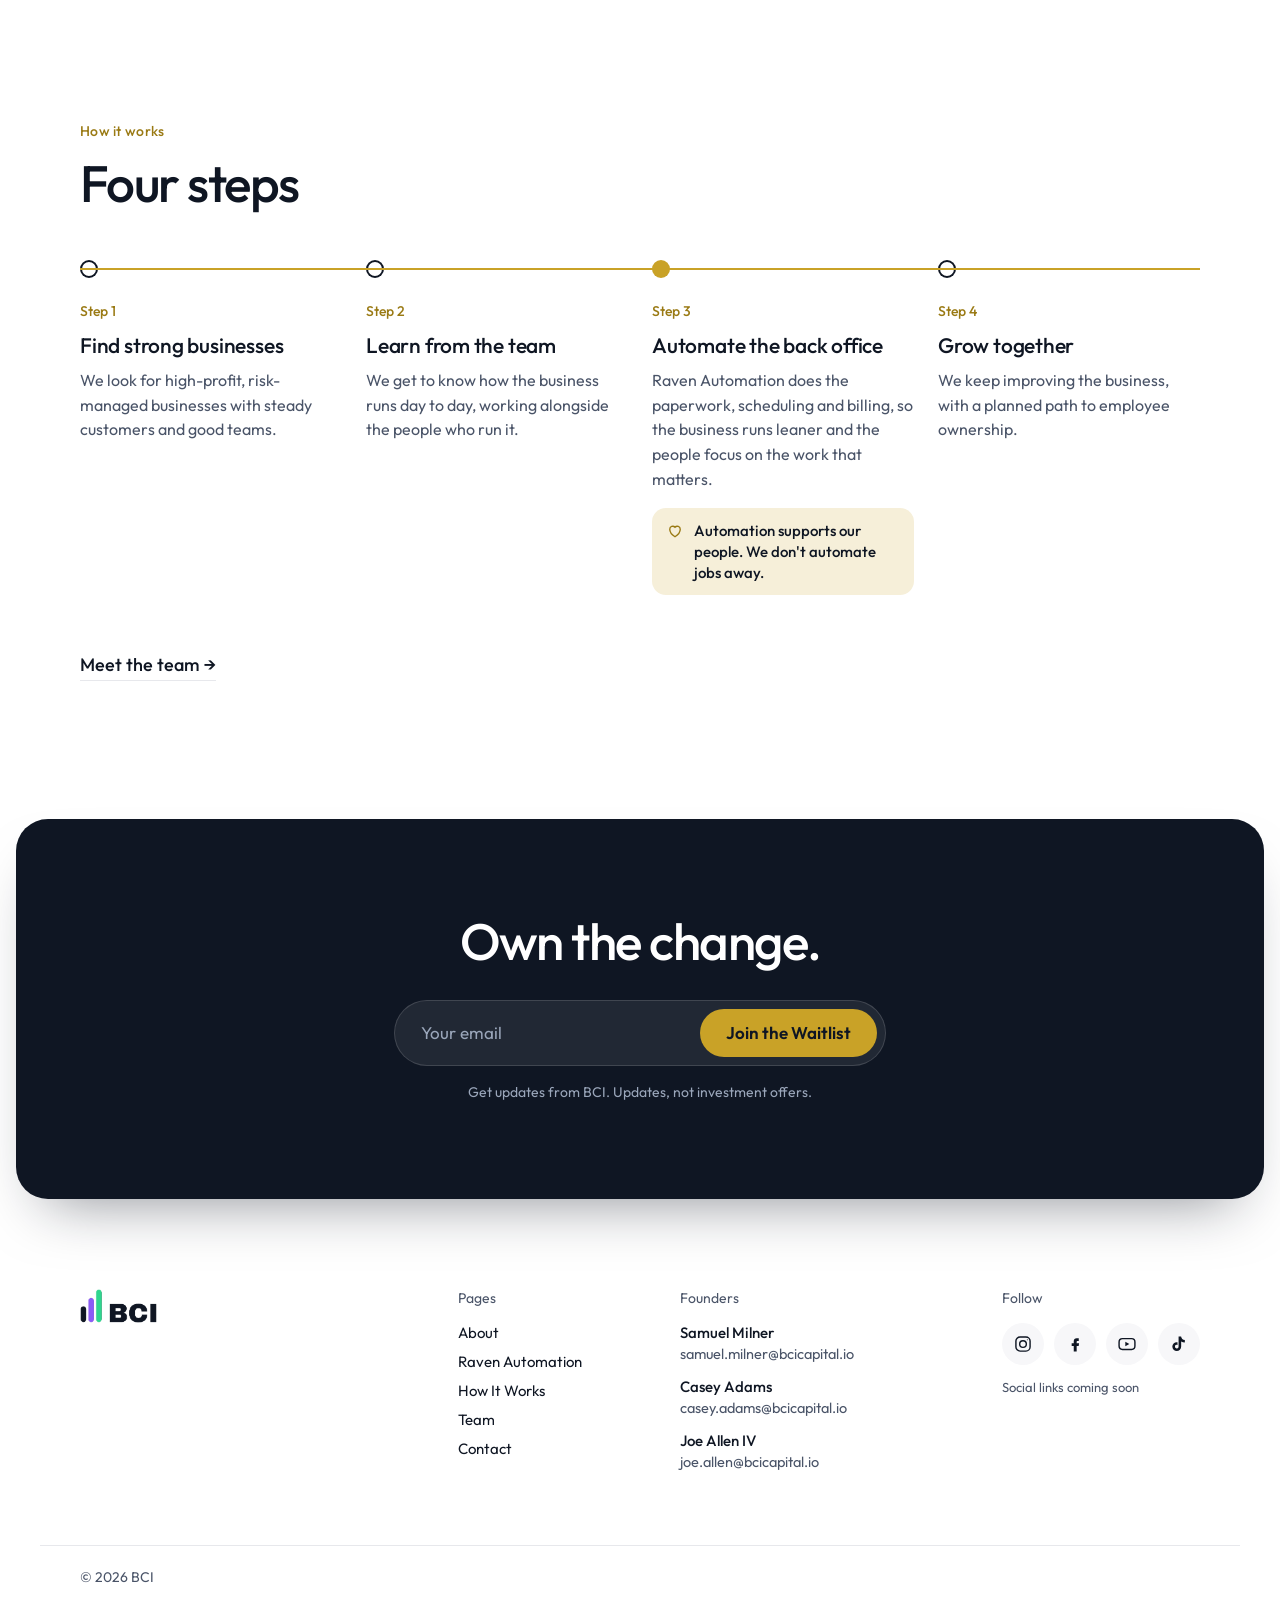
==== commit dd67b4ce: "Copy v2 (DRAFT, not for deploy): site-wide rewrite per Samuel 2026-11-25 - Home hero: Open-sourcing " ====
--- a/index.html
+++ b/index.html
@@ -3,7 +3,10 @@
 <head>
 <meta charset="utf-8">
 <meta name="viewport" content="width=device-width, initial-scale=1, viewport-fit=cover">
-<title>BCI</title>
+<title>BCI | Open-sourcing the entire US economy</title>
+<meta name="description" content="If your job can be done on a computer, AI is coming for it. BCI buys high-profit, risk-managed businesses for the people who do the work and builds the path to employee ownership. We buy companies for the people.">
+<meta property="og:title" content="BCI | Open-sourcing the entire US economy">
+<meta property="og:description" content="AI will do the computer work. Employee ownership puts the people who do the work on the owning side. We buy companies for the people.">
 <link rel="icon" type="image/png" href="/images/favicon.png">
 <link rel="preconnect" href="https://fonts.googleapis.com"><link rel="preconnect" href="https://fonts.gstatic.com" crossorigin>
 <link href="https://fonts.googleapis.com/css2?family=Outfit:wght@300;400;500;600;700&display=swap" rel="stylesheet">
@@ -64,8 +67,8 @@
     <canvas id="particles" aria-hidden="true"></canvas>
     <div class="hero-in">
       <div class="hero-brand"><img src="/home-v2/logo-icon.png" alt=""><span>BCI Capital</span></div>
-      <h1>High&#8209;profit, risk&#8209;managed <br class="br-d">businesses, run smarter</h1>
-      <p class="sub">BCI grows businesses built to last, and builds Raven Automation to take routine work off the people who run them.</p>
+      <h1>Open&#8209;sourcing the entire <br class="br-d">US economy.</h1>
+      <p class="sub">If your job can be done on a computer, AI is coming for it. That&rsquo;s our conviction. Employee ownership puts the people who do the work on the owning side when it happens. We buy companies for the people.</p>
       <div class="cta-row">
         <a class="btn btn-dark" href="#waitlist">Join the Waitlist</a>
         <a class="btn btn-light" href="#meet-raven">Meet Raven</a>
@@ -76,25 +79,26 @@
 
   <section class="section" id="about-bci">
     <div class="wrap">
-      <p class="eyebrow reveal">About BCI</p>
-      <h2 class="reveal">Strong businesses, practical tools</h2>
+      <p class="eyebrow reveal">For the people who do the work</p>
+      <h2 class="reveal">If it happens on a screen, AI will do it.</h2>
       <div class="cards">
         <article class="card reveal">
           <div class="icon"><svg viewBox="0 0 24 24"><circle cx="9" cy="8" r="3.2"/><path d="M3.5 19c.6-3.2 2.8-5 5.5-5s4.9 1.8 5.5 5"/><circle cx="17" cy="9" r="2.4"/><path d="M15.5 14.2c2.6-.3 4.5 1.3 5 4.8"/></svg></div>
-          <h3>Who we are</h3>
-          <p>BCI is a company founded by three cofounders who believe good businesses can be run smarter.</p>
+          <h3>The work is moving</h3>
+          <p>Data entry. Billing. Scheduling. Bookkeeping. Customer service. AI will do the work that happens on a computer. A record 27% of U.S. workers worry technology could make their jobs obsolete (Gallup, Aug 2026).</p>
         </article>
         <article class="card reveal">
           <div class="icon"><svg viewBox="0 0 24 24"><path d="M12 3l8 4v5c0 4.5-3.4 8.3-8 9-4.6-.7-8-4.5-8-9V7l8-4z"/><path d="M8.5 12l2.5 2.5 4.5-5"/></svg></div>
-          <h3>What we do</h3>
-          <p>We grow high-profit, risk-managed businesses and use Raven Automation to handle routine back-office work.</p>
+          <h3>Where you stand</h3>
+          <p>On the owning side. When the people who do the work own part of the business, the gains from AI land with them.</p>
         </article>
         <article class="card reveal">
           <div class="icon"><svg viewBox="0 0 24 24"><path d="M3 21h18"/><path d="M5 21V10l7-5 7 5v11"/><path d="M10 21v-6h4v6"/></svg></div>
-          <h3>Why it matters</h3>
-          <p>Stronger businesses, built for employee ownership, so more of the value stays with the people who do the work.</p>
+          <h3>What BCI does</h3>
+          <p>We buy and grow high-profit, risk-managed businesses and build the path for the people who do the work to own a stake. We buy companies for the people.</p>
         </article>
       </div>
+      <p class="team-link reveal"><a href="#waitlist">Join the Waitlist <span>&rarr;</span></a></p>
     </div>
   </section>
 
@@ -102,11 +106,20 @@
     <div class="wrap raven-teaser reveal">
       <div class="raven-copy">
         <p class="eyebrow">Raven Automation</p>
-        <h2>Meet Raven</h2>
-        <p class="lead">Raven takes routine back-office work off the team, so people can focus on the work that matters.</p>
-        <a class="btn btn-dark" href="/automation/">Learn more</a>
+        <h2>The AI we put to work for our people</h2>
+        <p class="lead">Raven does the paperwork, scheduling and billing. Automation supports our people. We don&rsquo;t automate jobs away. Raven is being built.</p>
+        <a class="btn btn-dark" href="/automation/">Meet Raven</a>
       </div>
       <div class="raven-art"><canvas id="ravenCanvas" aria-label="Animated particles forming a raven"></canvas></div>
+    </div>
+  </section>
+
+  <section class="section" id="for-owners">
+    <div class="wrap">
+      <p class="eyebrow reveal">For owners</p>
+      <h2 class="reveal">AI is coming for your back office. Your exit is coming too.</h2>
+      <p class="lead reveal">Put your crew on the owning side. BCI buys high-profit, risk-managed businesses from owners ready to step back and builds a planned path to employee ownership.</p>
+      <p class="team-link reveal"><a href="/early-access/">Talk to us about your business <span>&rarr;</span></a></p>
     </div>
   </section>
 
@@ -117,9 +130,9 @@
       <ol class="timeline" id="timeline">
         <li class="tl-step"><span class="tl-dot"></span><span class="n">Step 1</span><h3>Find strong businesses</h3><p>We look for high-profit, risk-managed businesses with steady customers and good teams.</p></li>
         <li class="tl-step"><span class="tl-dot"></span><span class="n">Step 2</span><h3>Learn from the team</h3><p>We get to know how the business runs day to day, working alongside the people who run it.</p></li>
-        <li class="tl-step"><span class="tl-dot"></span><span class="n">Step 3</span><h3>Automate the back office</h3><p>Raven Automation handles routine back-office work like paperwork and scheduling, to improve margins and profit.</p>
+        <li class="tl-step"><span class="tl-dot"></span><span class="n">Step 3</span><h3>Automate the back office</h3><p>Raven Automation does the paperwork, scheduling and billing, so the business runs leaner and the people focus on the work that matters.</p>
           <p class="jobs-note"><svg viewBox="0 0 24 24"><path d="M12 21s-7-4.4-7-10a4 4 0 0 1 7-2.6A4 4 0 0 1 19 11c0 5.6-7 10-7 10z"/></svg>Automation supports our people. We don't automate jobs away.</p></li>
-        <li class="tl-step"><span class="tl-dot"></span><span class="n">Step 4</span><h3>Grow together</h3><p>We keep improving the business, with a planned path toward employee ownership.</p></li>
+        <li class="tl-step"><span class="tl-dot"></span><span class="n">Step 4</span><h3>Grow together</h3><p>We keep improving the business, with a planned path to employee ownership.</p></li>
       </ol>
       <p class="team-link reveal"><a href="/team/">Meet the team <span>&rarr;</span></a></p>
     </div>
@@ -130,12 +143,12 @@
   <section class="final" id="waitlist">
     <div class="final-in reveal">
       <div class="final-copy">
-        <h2>Be part of what's next</h2>
+        <h2>Own the change.</h2>
         <form class="waitlist" onsubmit="return false" aria-label="Waitlist signup (preview, not connected)">
           <input type="email" placeholder="Your email" aria-label="Email address">
           <button class="btn btn-gold" type="submit">Join the Waitlist</button>
         </form>
-        <p class="form-note">Get updates from BCI.</p>
+        <p class="form-note">Get updates from BCI. Updates, not investment offers.</p>
       </div>
     </div>
   </section>
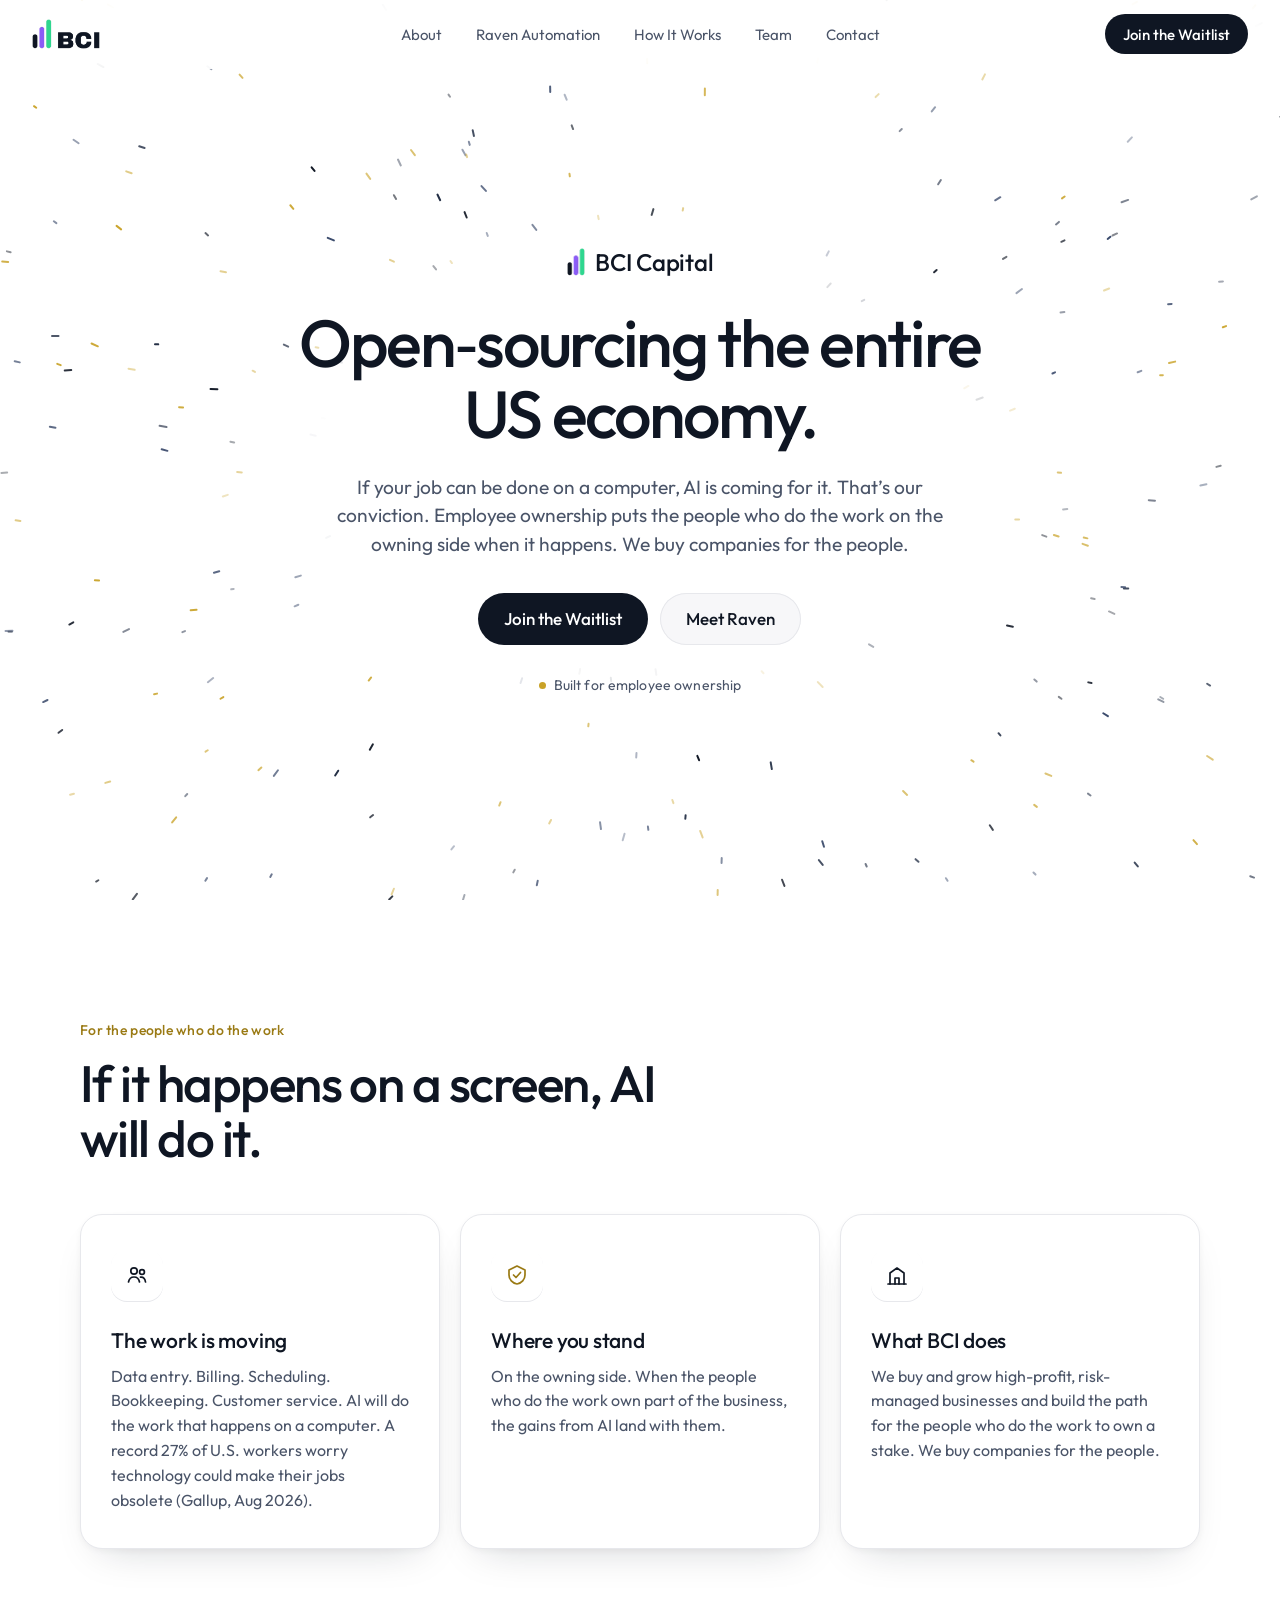
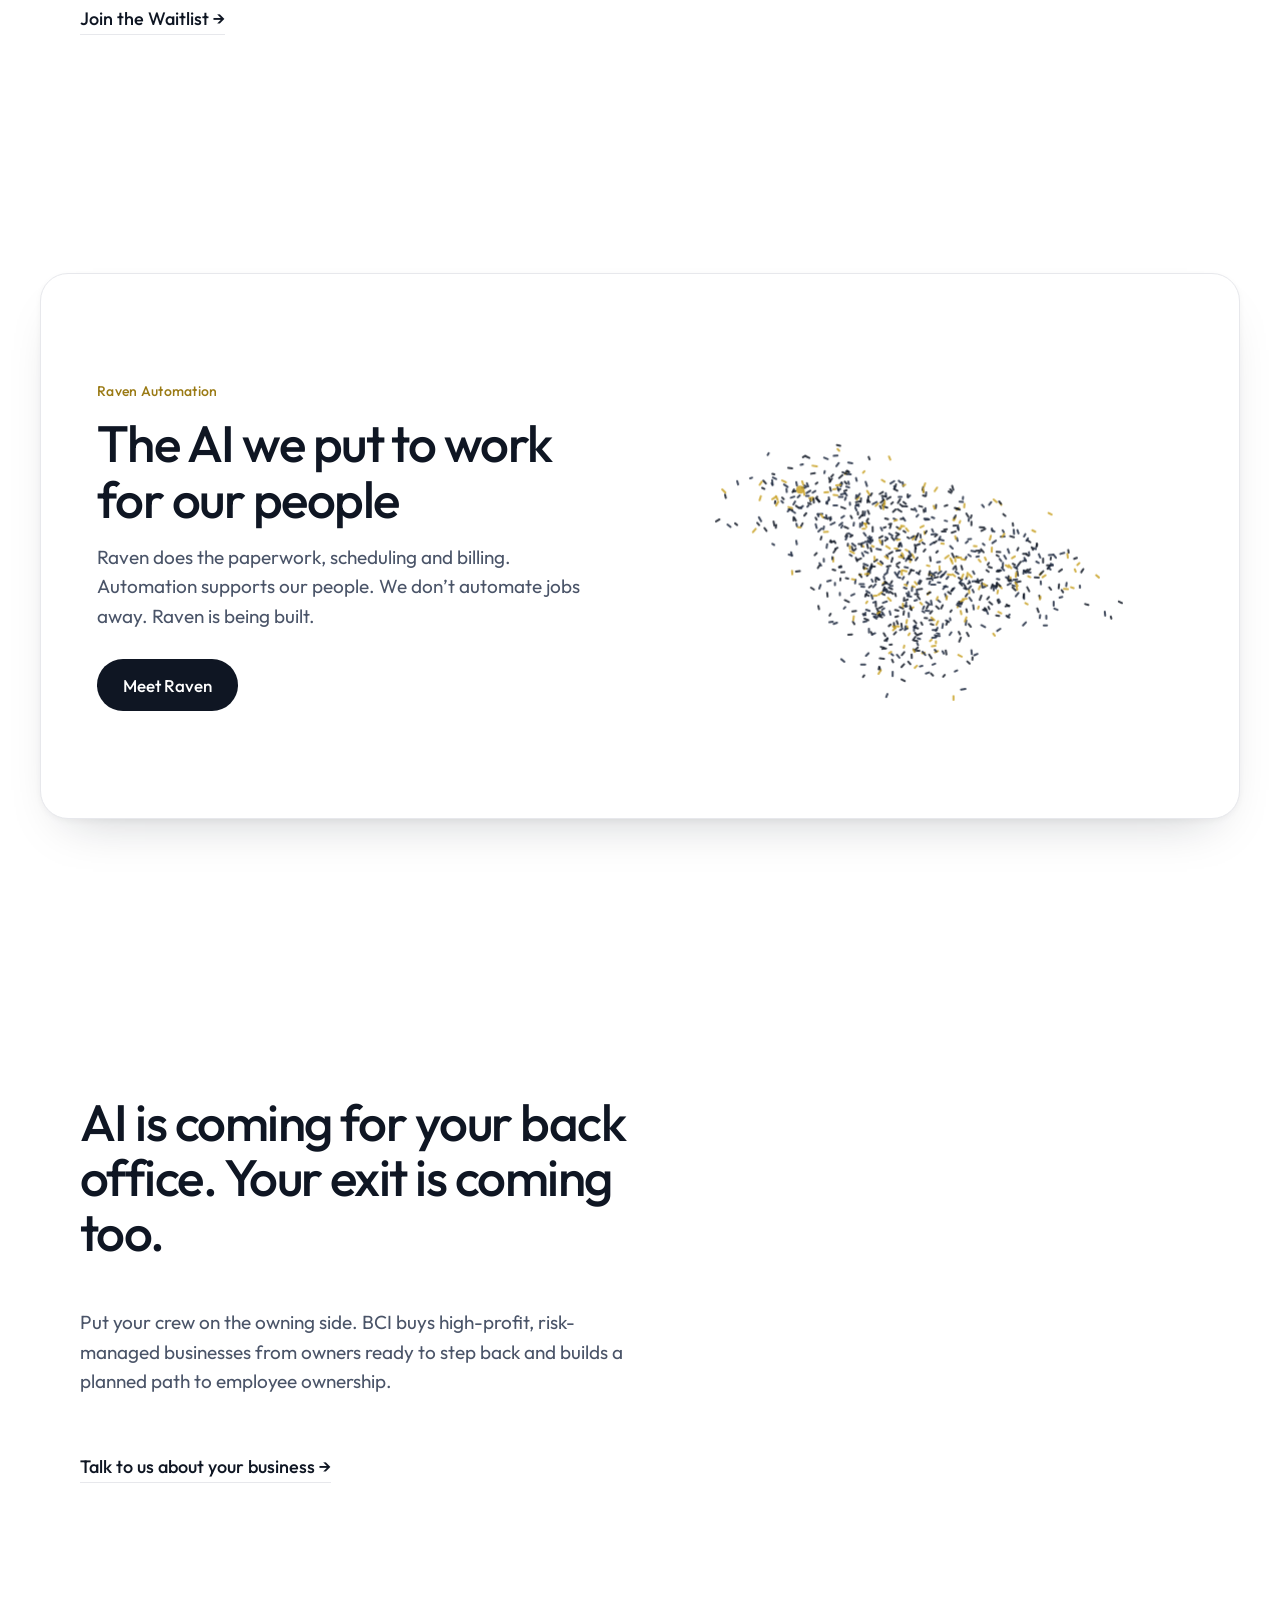
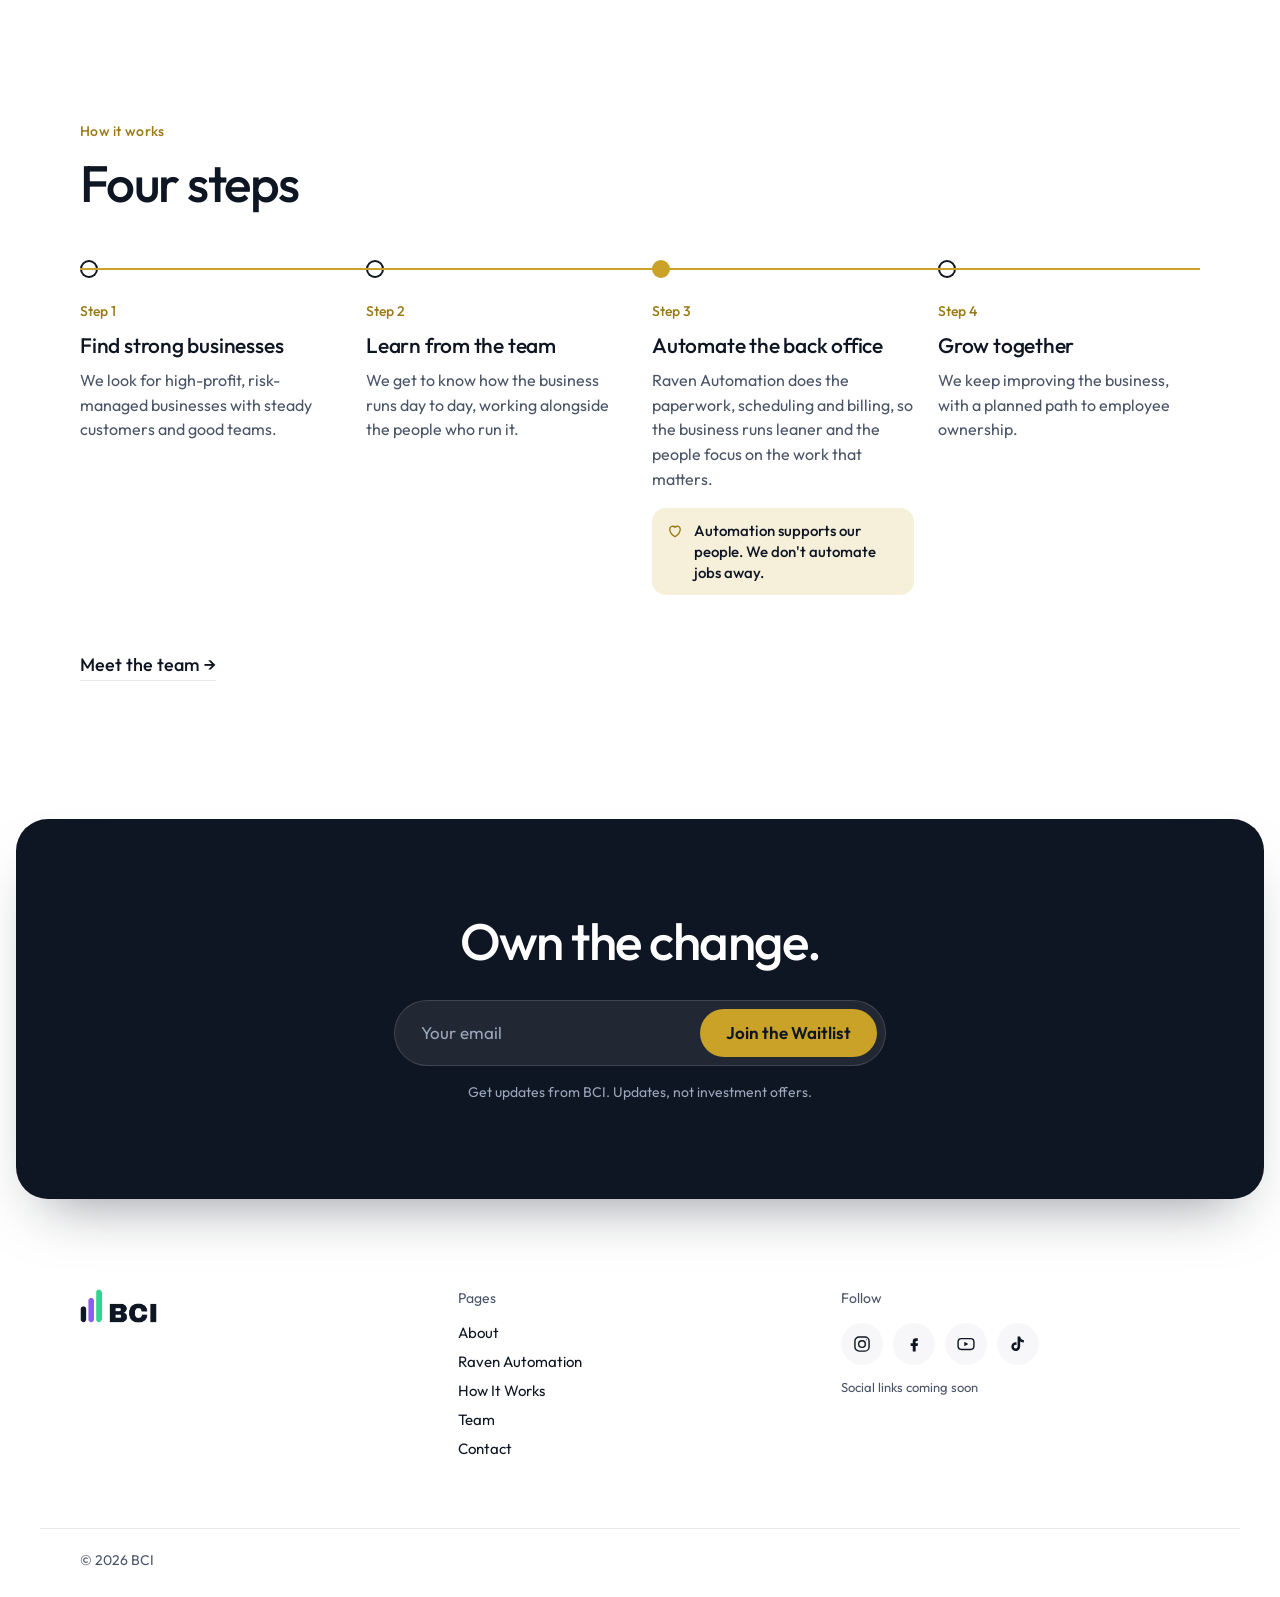
==== commit 30ac9d82: "Remove founder names and emails from the site footer. Drop the Founders column from every shared foo" ====
--- a/index.html
+++ b/index.html
@@ -159,11 +159,6 @@
     <div class="foot-brand"><img src="/images/logo.png" alt="BCI"></div>
     <div class="foot-cols">
       <div><h4>Pages</h4><a href="/about/">About</a><a href="/automation/">Raven Automation</a><a href="#how-it-works">How It Works</a><a href="/team/">Team</a><a href="/early-access/">Contact</a></div>
-      <div><h4>Founders</h4>
-        <span class="fe"><b>Samuel Milner</b><a href="mailto:samuel.milner@bcicapital.io">samuel.milner@bcicapital.io</a></span>
-        <span class="fe"><b>Casey Adams</b><a href="mailto:casey.adams@bcicapital.io">casey.adams@bcicapital.io</a></span>
-        <span class="fe"><b>Joe Allen IV</b><a href="mailto:joe.allen@bcicapital.io">joe.allen@bcicapital.io</a></span>
-      </div>
       <div><h4>Follow</h4>
         <div class="socials">
           <a href="#" aria-label="Instagram (link coming soon)"><svg viewBox="0 0 24 24"><rect x="3.5" y="3.5" width="17" height="17" rx="5"/><circle cx="12" cy="12" r="4"/><circle cx="17.2" cy="6.8" r=".6" class="f"/></svg></a>
--- a/home-v2/home.css
+++ b/home-v2/home.css
@@ -94,7 +94,7 @@
 .foot{padding:90px 0 0}
 .foot-top{display:grid;grid-template-columns:1.2fr 1.5fr;gap:40px}
 .foot-tag{font-size:26px;letter-spacing:-.02em;margin:0;max-width:20ch;line-height:1.25}
-.foot-cols{display:grid;grid-template-columns:repeat(3,1fr);gap:24px}
+.foot-cols{display:grid;grid-template-columns:1fr 1fr;gap:24px}
 .foot-cols h4{font-size:14px;font-weight:400;color:var(--ink2);margin:0 0 16px}
 .foot-cols a,.foot-cols span{display:block;font-size:15px;margin-bottom:10px}
 .foot-cols a:hover{color:var(--gold-d)}
@@ -166,8 +166,7 @@
 .foot{padding:90px 0 0}
 .foot-top{grid-template-columns:1fr 2.2fr}
 .foot-brand img{height:34px;width:auto}
-.foot-cols{grid-template-columns:1fr 1.5fr 1fr}
-.fe{display:block;margin-bottom:14px!important}.fe b{display:block;font-weight:500;font-size:15px;margin-bottom:2px}.fe a{color:var(--ink2);margin:0!important;font-size:14.5px!important}
+.foot-cols{grid-template-columns:1fr 1fr}
 .ph-tag{display:inline-block!important;font-size:12.5px!important;background:var(--gold-l);color:var(--gold-d);padding:2px 9px;border-radius:999px;margin:0!important}
 .socials{display:flex;gap:10px}
 .socials a{width:42px;height:42px;border-radius:50%;display:grid!important;place-items:center;background:var(--soft);margin:0!important;transition:background .2s}
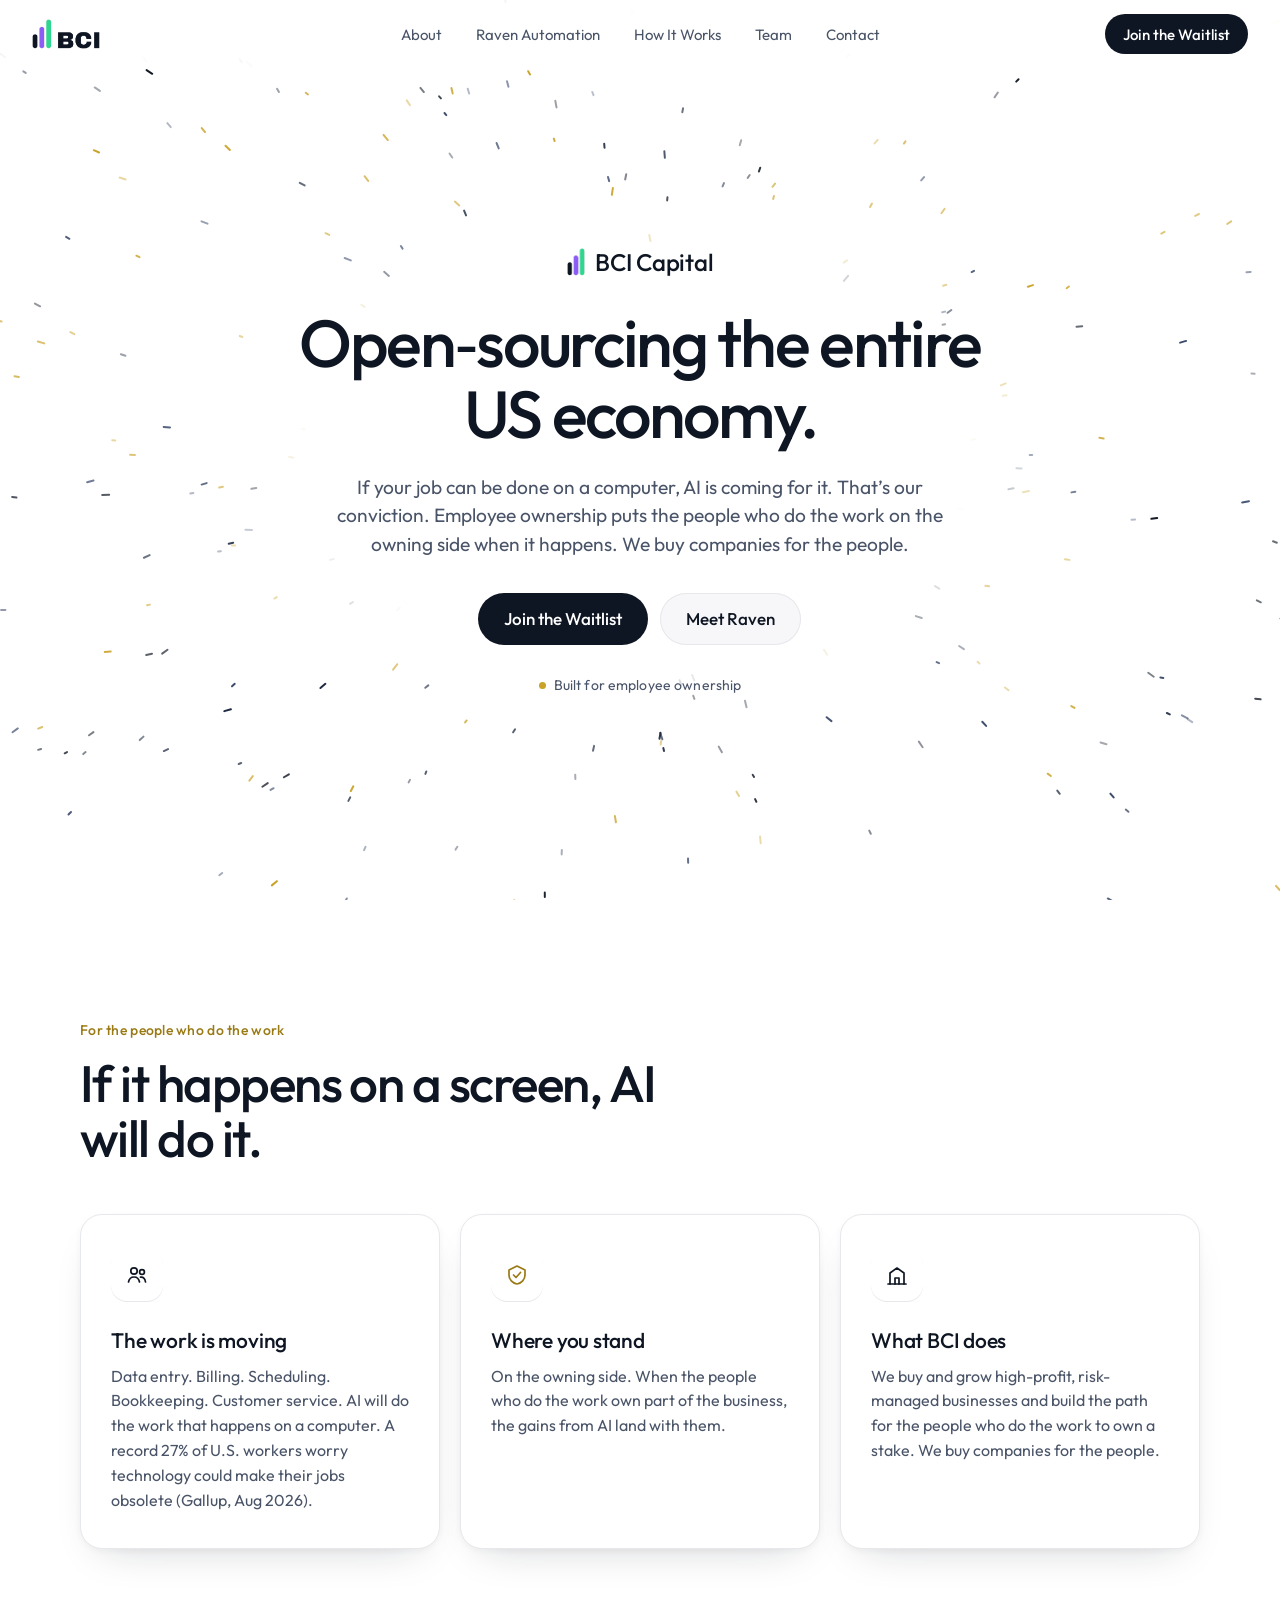
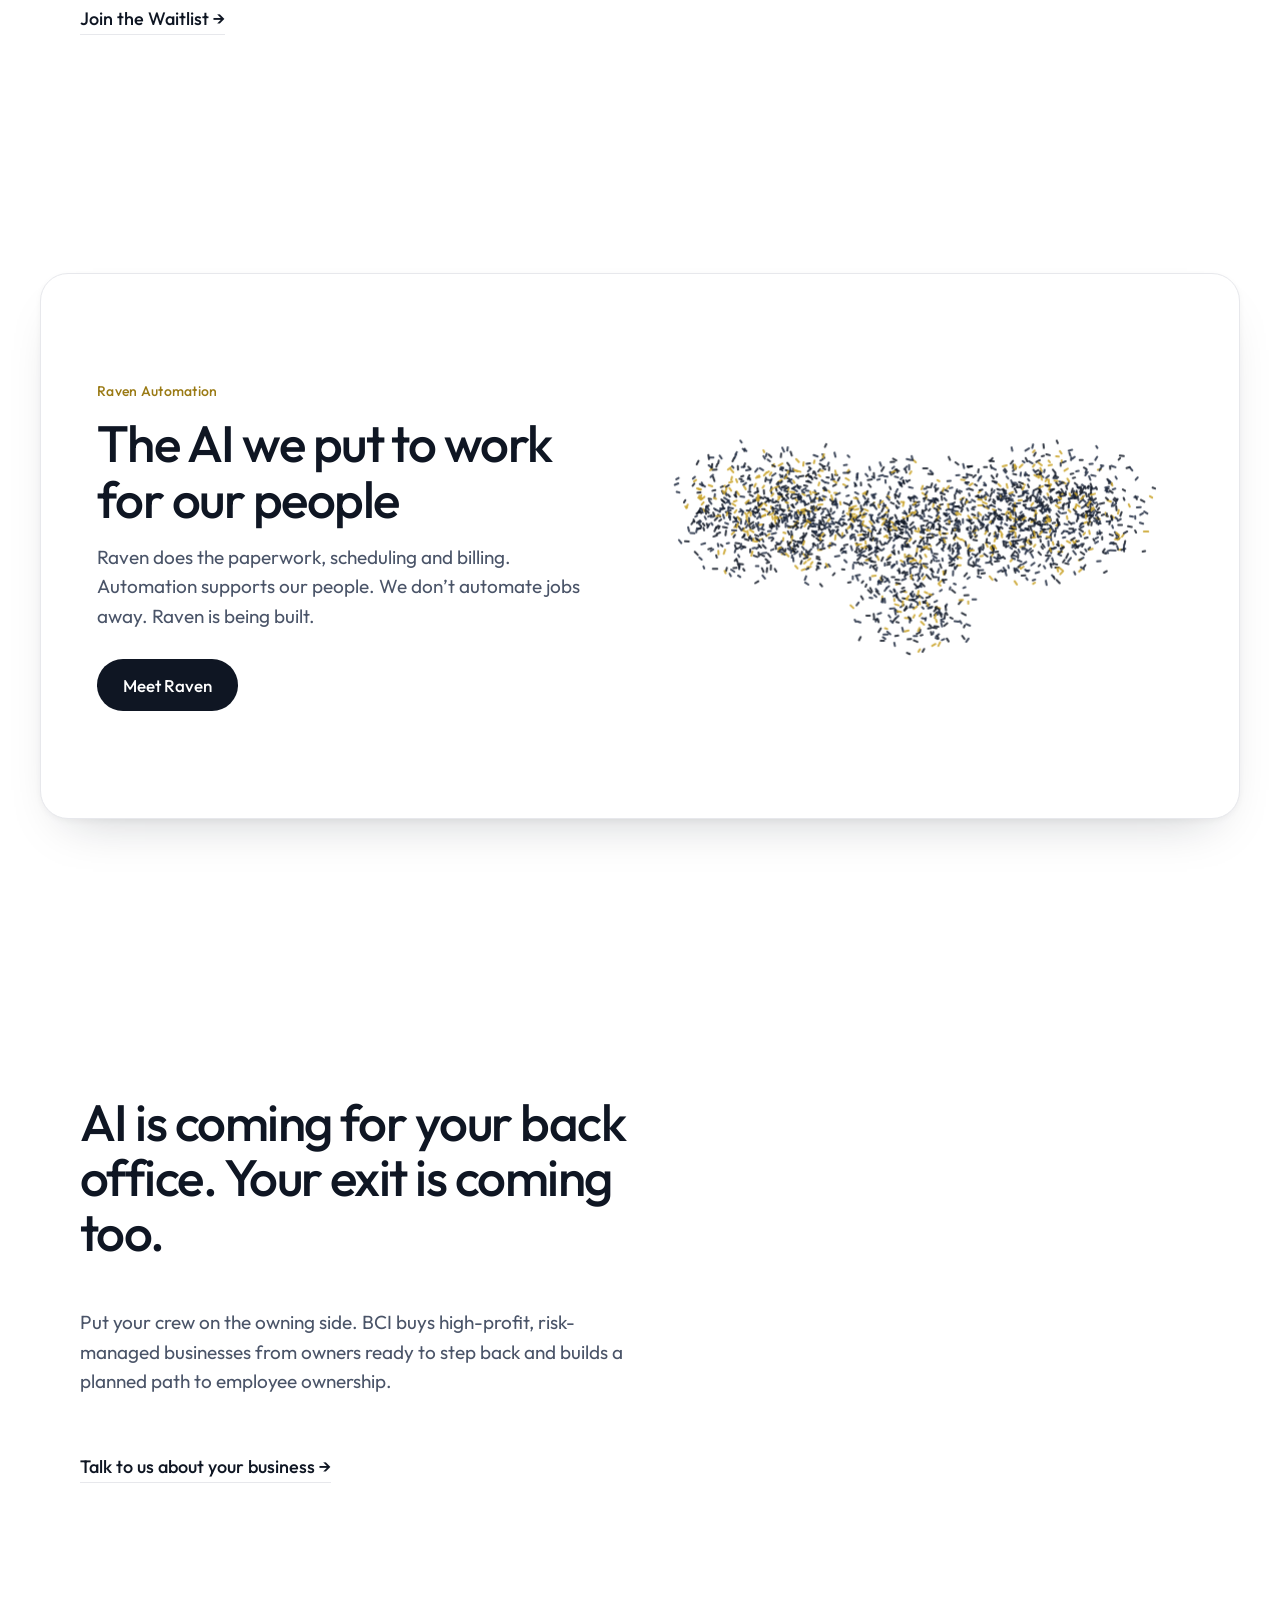
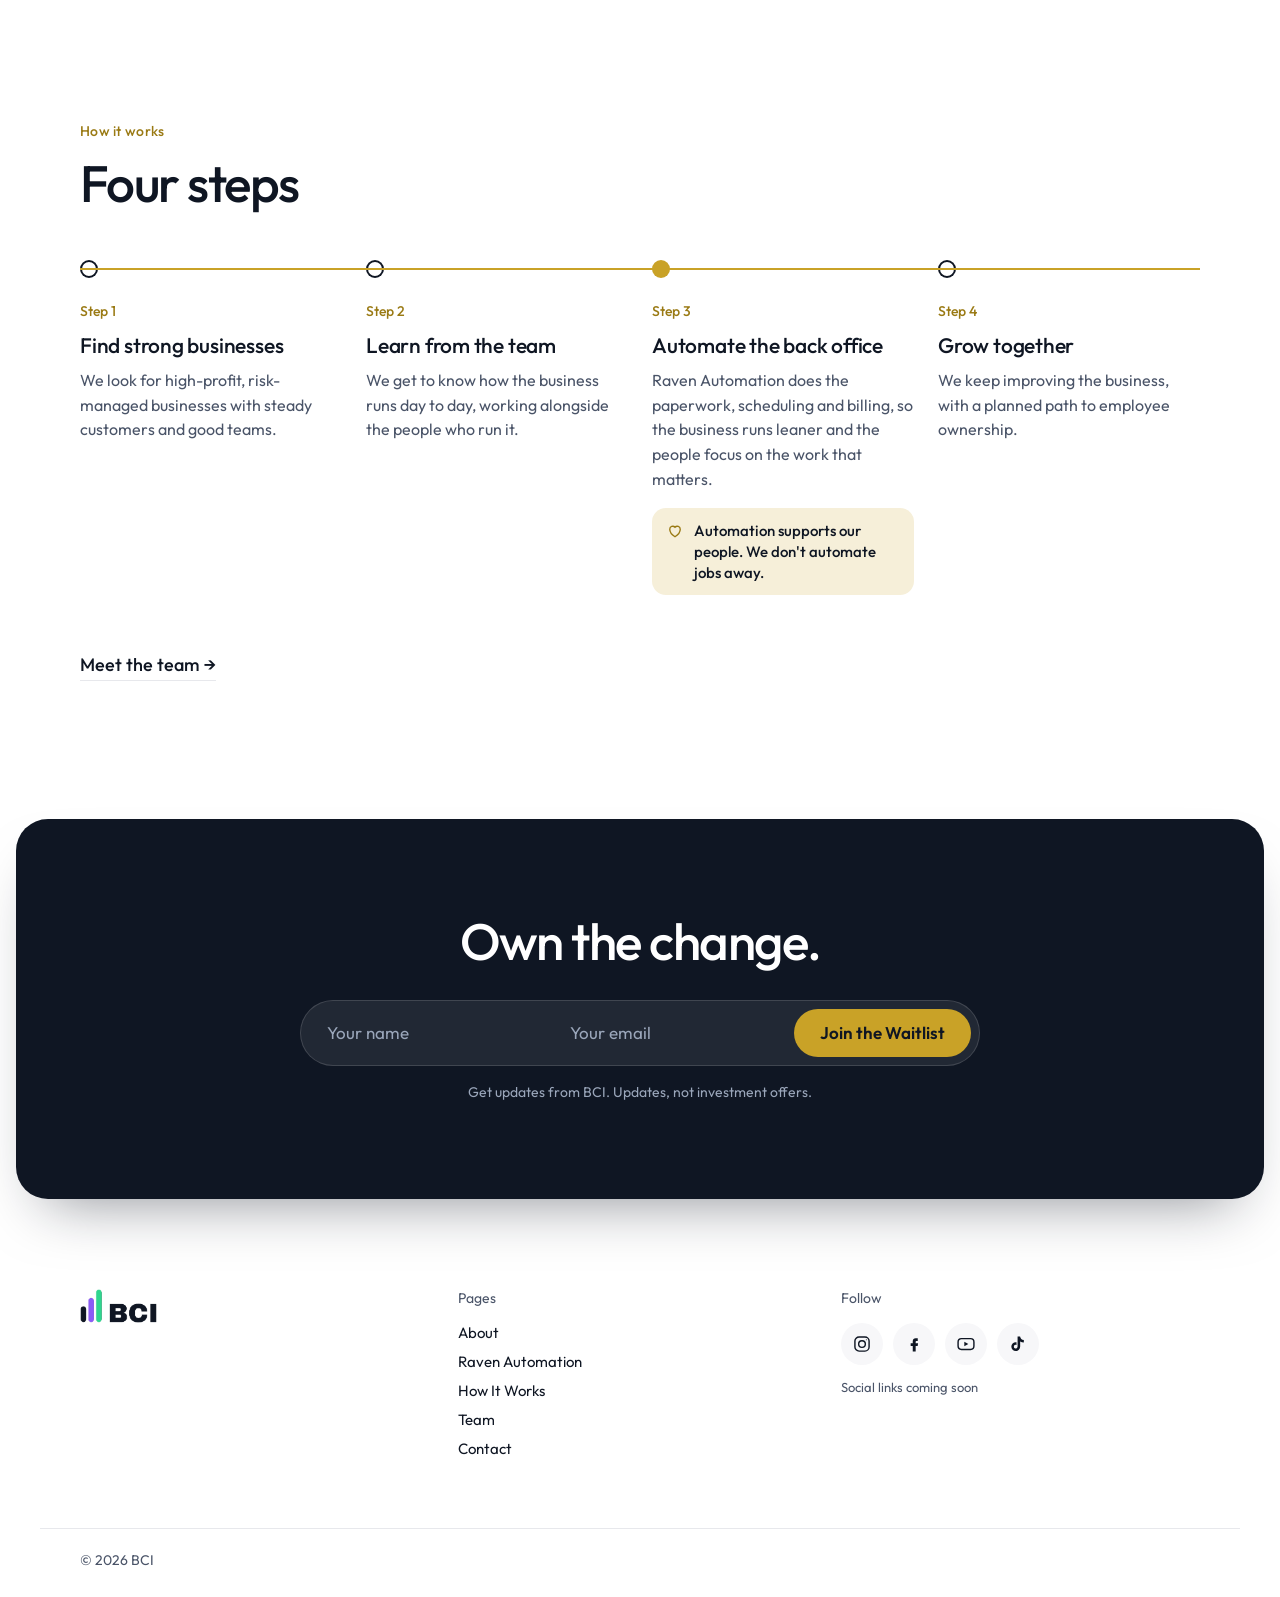
==== commit 9397f66f: "Connect the website forms to the contacts table. Home, About, the Raven demo request, and early acce" ====
--- a/index.html
+++ b/index.html
@@ -144,9 +144,14 @@
     <div class="final-in reveal">
       <div class="final-copy">
         <h2>Own the change.</h2>
-        <form class="waitlist" onsubmit="return false" aria-label="Waitlist signup (preview, not connected)">
-          <input type="email" placeholder="Your email" aria-label="Email address">
-          <button class="btn btn-gold" type="submit">Join the Waitlist</button>
+        <form class="contact-form" data-contact-source="website-home-waitlist">
+          <div class="waitlist">
+            <div aria-hidden="true" style="position:absolute;left:-10000px;top:auto;width:1px;height:1px;overflow:hidden"><label for="homeWebsite">Leave this field empty</label><input id="homeWebsite" name="website" type="text" tabindex="-1" autocomplete="off"></div>
+            <input id="homeName" name="name" type="text" required maxlength="120" autocomplete="name" placeholder="Your name" aria-label="Name">
+            <input id="homeEmail" name="email" type="email" required maxlength="254" autocomplete="email" placeholder="Your email" aria-label="Email address">
+            <button class="btn btn-gold" type="submit">Join the Waitlist</button>
+          </div>
+          <p class="form-status" role="status" aria-live="polite"></p>
         </form>
         <p class="form-note">Get updates from BCI. Updates, not investment offers.</p>
       </div>
@@ -172,6 +177,7 @@
   </div>
   <div class="wrap foot-bottom"><span>&copy; 2026 BCI</span></div>
 </footer>
+<script src="/assets/contact-form.js"></script>
 <script src="/home-v2/home.js"></script>
 </body>
 </html>
--- a/home-v2/home.css
+++ b/home-v2/home.css
@@ -88,7 +88,7 @@
 .final-in{position:relative;background:var(--navy);border-radius:32px;overflow:hidden;min-height:440px;display:grid;place-items:center;max-width:1408px;margin:0 auto}
 #particles2{position:absolute;inset:0;width:100%;height:100%}
 .final-copy{position:relative;text-align:center;padding:80px 24px;pointer-events:none}
-.final-copy a{pointer-events:auto}
+.final-copy a,.final-copy form{pointer-events:auto}
 .final h2{color:#fff;margin:0 auto 34px;max-width:16ch}
 /* footer */
 .foot{padding:90px 0 0}
@@ -158,11 +158,17 @@
 .final{padding:20px 16px 0}
 .final-in{background:var(--navy);min-height:380px;box-shadow:0 30px 60px -30px rgba(15,22,35,.5)}
 .final h2{margin-bottom:30px}
-.waitlist{display:flex;gap:10px;background:rgba(255,255,255,.08);padding:8px;border-radius:999px;max-width:520px;margin:0 auto;pointer-events:auto;border:1px solid rgba(255,255,255,.14)}
+.contact-form{max-width:680px;margin:0 auto}
+.waitlist{display:flex;gap:10px;background:rgba(255,255,255,.08);padding:8px;border-radius:999px;max-width:680px;margin:0 auto;pointer-events:auto;border:1px solid rgba(255,255,255,.14);position:relative;overflow:hidden}
 .waitlist input{flex:1;min-width:0;background:transparent;border:0;outline:0;color:#fff;font:inherit;font-size:17px;padding:0 18px}
 .waitlist input::placeholder{color:#9AA6BA}
 .waitlist .btn{height:48px;border:0;cursor:pointer;font-family:inherit}
+.waitlist .btn:disabled{opacity:.6;cursor:default;transform:none}
 .form-note{color:#9AA6BA;font-size:14px;margin:16px 0 0}
+.contact-form .form-status{display:none;margin:14px 0 0;font-size:15px;font-weight:500}
+.contact-form .form-status.show{display:block}
+.contact-form .form-status.ok{color:#b7f0d2}
+.contact-form .form-status.err{color:#ffb4b4}
 .foot{padding:90px 0 0}
 .foot-top{grid-template-columns:1fr 2.2fr}
 .foot-brand img{height:34px;width:auto}
@@ -175,4 +181,4 @@
 .ph-note{font-size:13px;color:var(--ink2);margin:12px 0 0}
 .foot-bottom{margin-top:60px}
 @media(max-width:980px){.raven-teaser{grid-template-columns:1fr;padding:36px 28px;gap:28px}.timeline{grid-template-columns:1fr;gap:34px;padding-left:34px}.timeline:before,.timeline:after{top:0;bottom:0;left:8px;right:auto;width:2px;height:auto}.timeline:after{height:0;bottom:auto}.timeline.in:after{height:100%;width:2px}.tl-step{padding-top:0}.tl-dot{left:-34px}.foot-cols{grid-template-columns:1fr}}
-@media(max-width:600px){.waitlist{flex-direction:column;border-radius:22px}.waitlist input{height:48px}.foot-cols{grid-template-columns:1fr}}
+@media(max-width:600px){.waitlist{flex-direction:column;border-radius:22px}.waitlist input{height:48px;flex:none}.foot-cols{grid-template-columns:1fr}}
